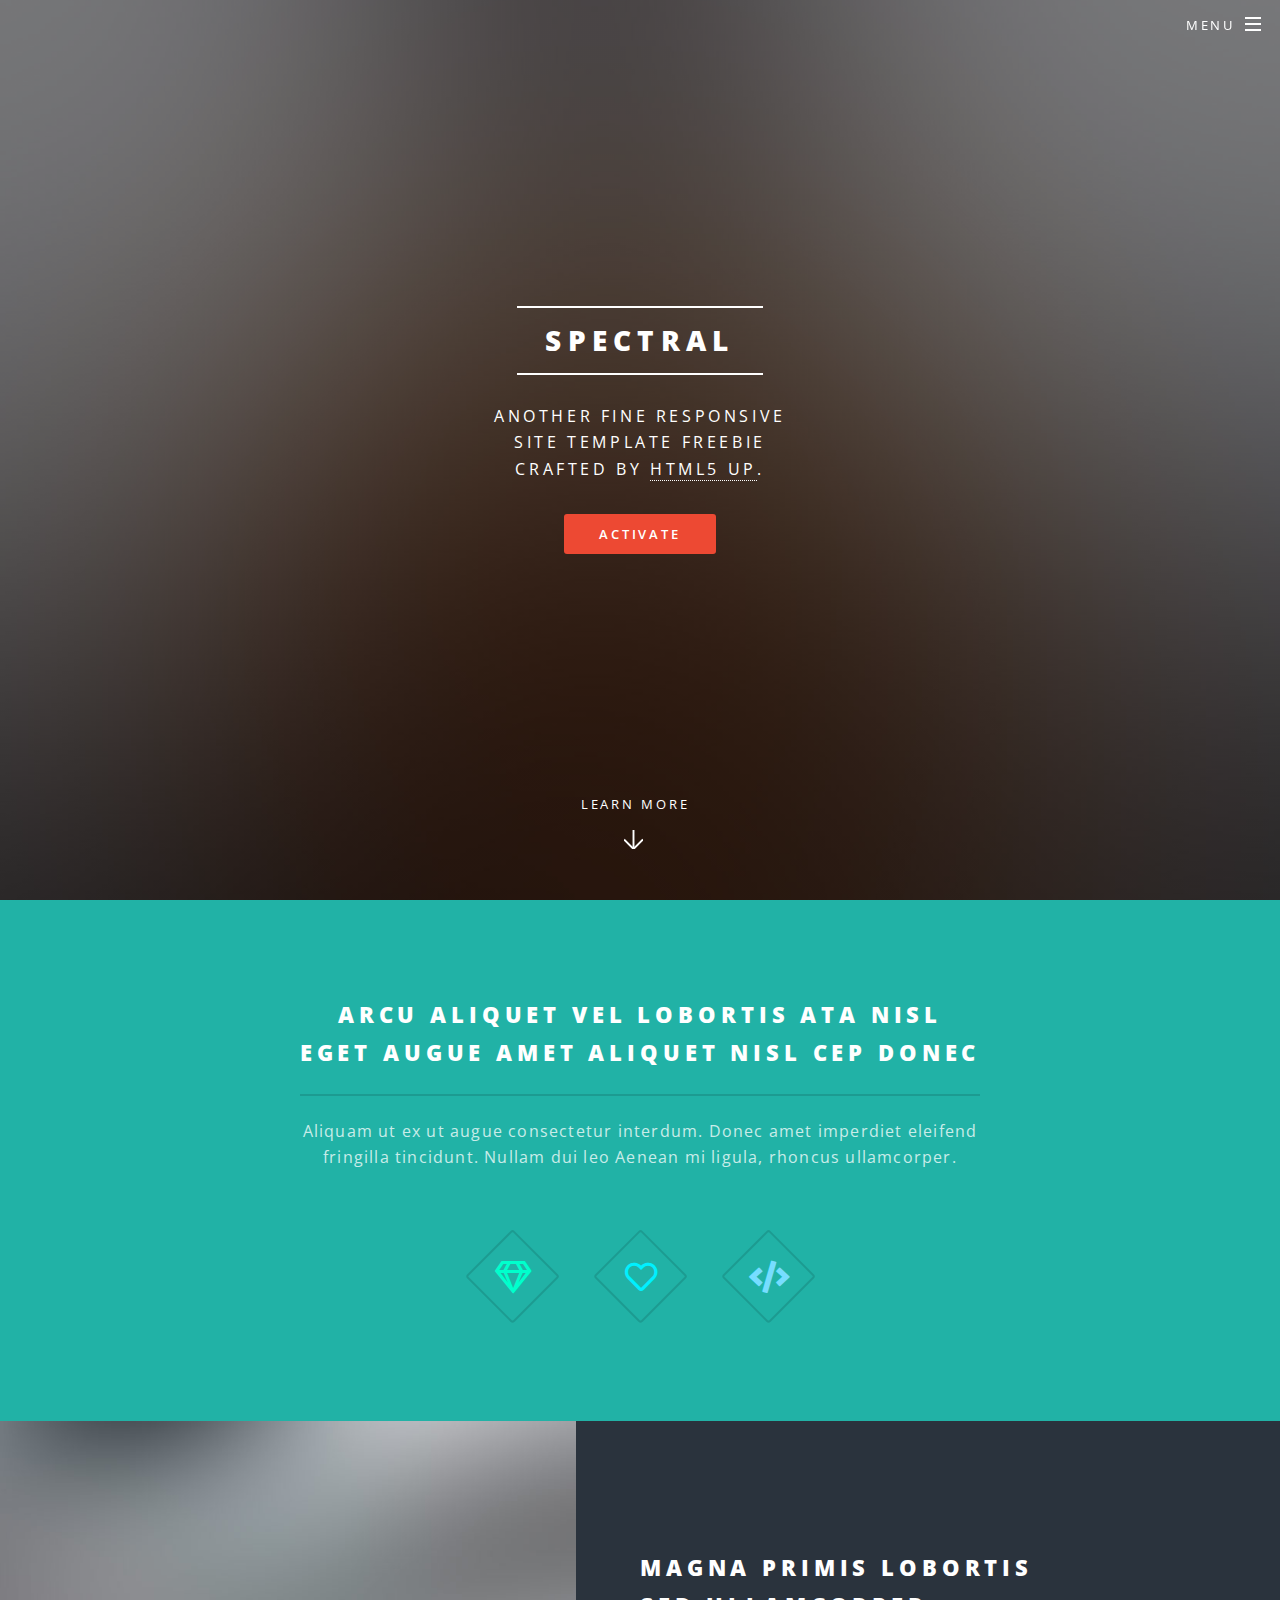
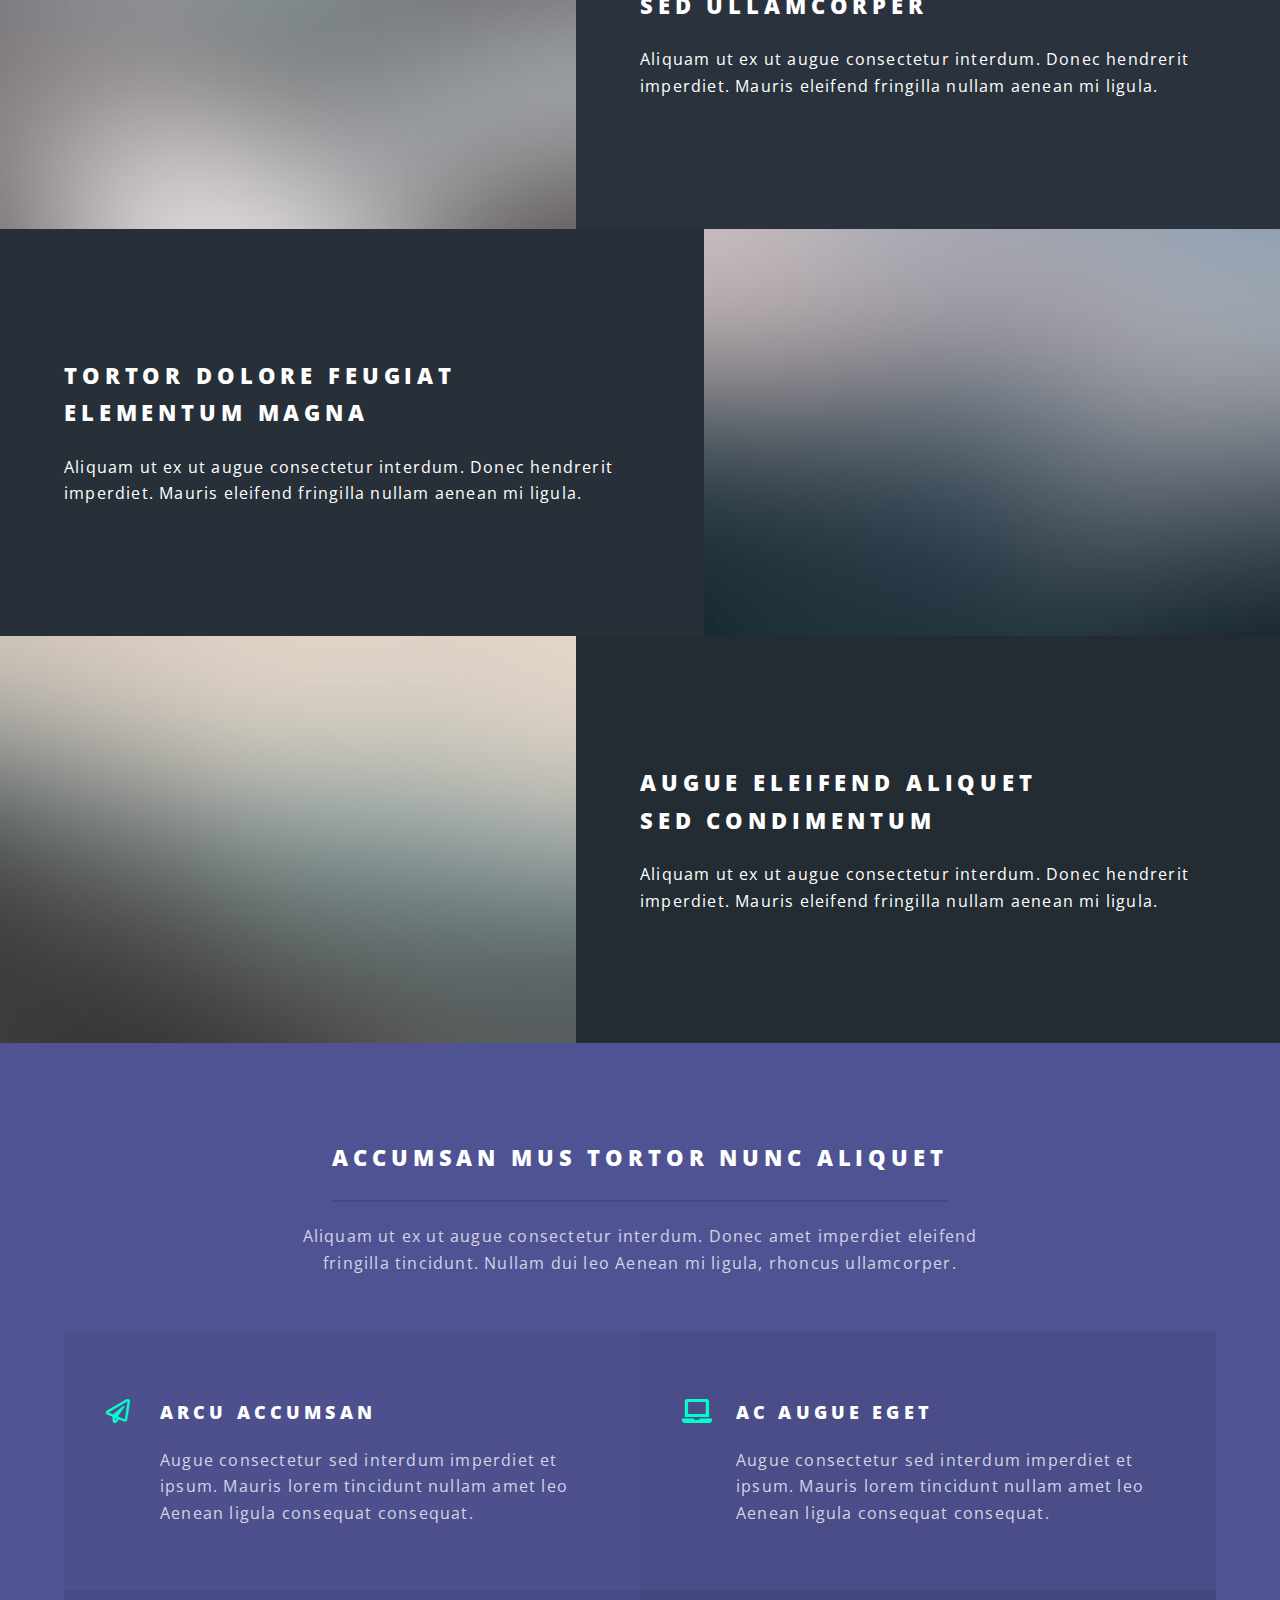
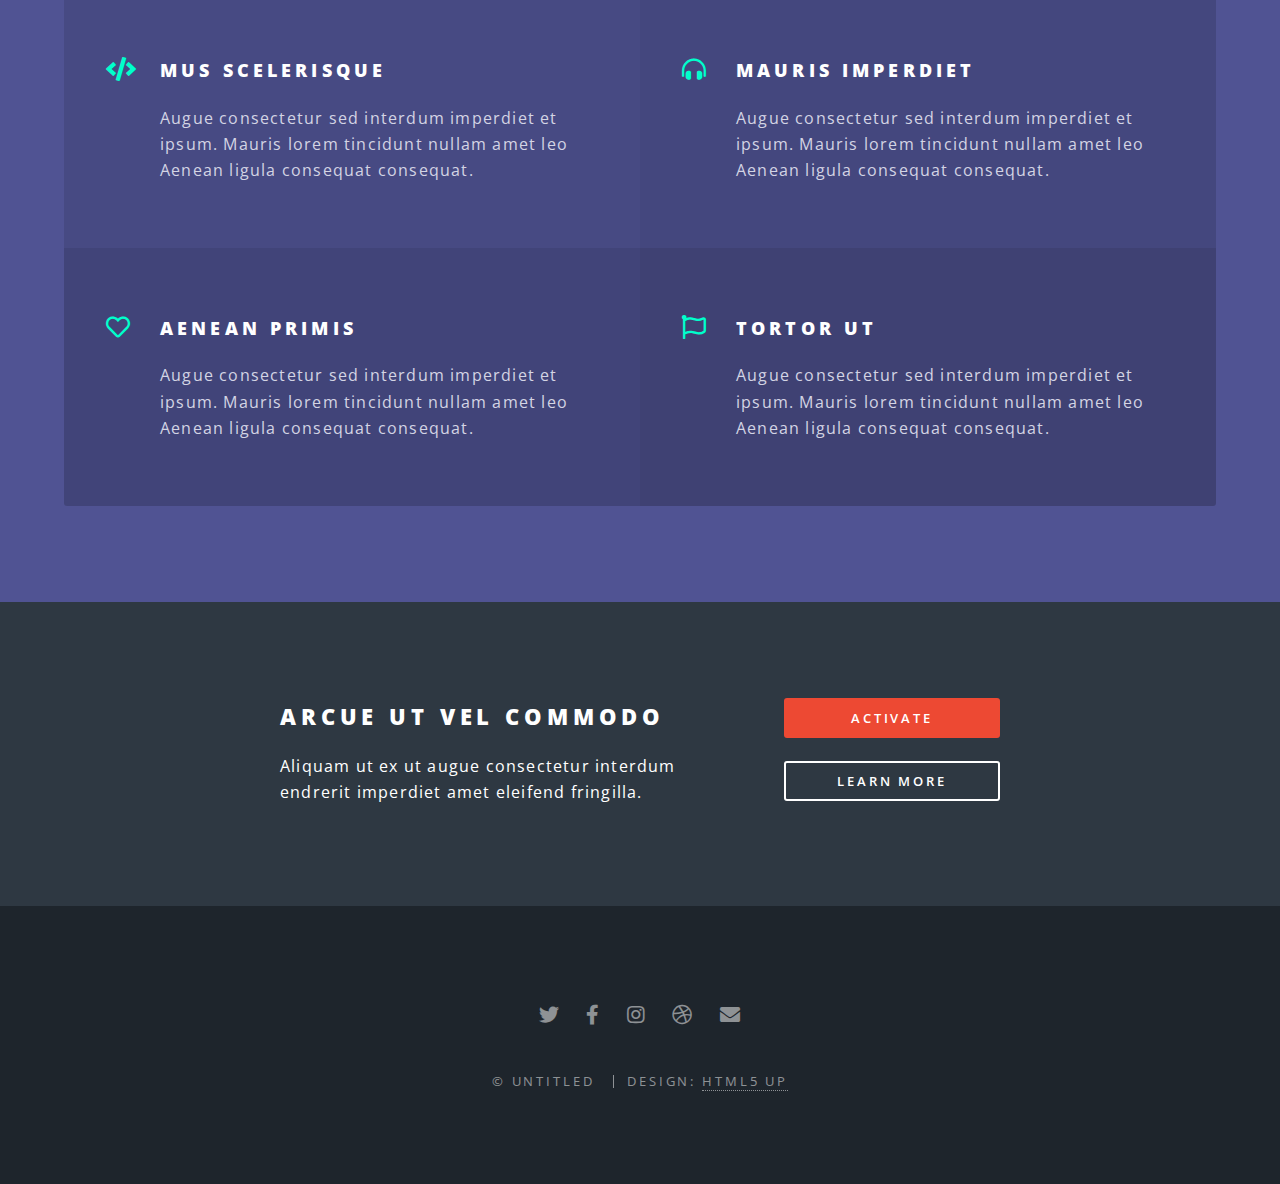
==== index.html @ 9c44c95a "First commit" ====
<!DOCTYPE html>
<!--
	Spectral by HTML5 UP
	html5up.net | @ajlkn
	Free for personal and commercial use under the CCA 3.0 license (html5up.net/license)
-->
<html>
  <head>
    <title>T&J's Hardware | Lehighton, PA</title>
    <meta charset="utf-8" />
    <meta
      name="viewport"
      content="width=device-width, initial-scale=1, user-scalable=no"
    />
    <link rel="stylesheet" href="assets/css/main.css" />
    <noscript
      ><link rel="stylesheet" href="assets/css/noscript.css"
    /></noscript>
  </head>
  <body class="landing is-preload">
    <!-- Page Wrapper -->
    <div id="page-wrapper">
      <!-- Header -->
      <header id="header" class="alt">
        <h1><a href="index.html">Spectral</a></h1>
        <nav id="nav">
          <ul>
            <li class="special">
              <a href="#menu" class="menuToggle"><span>Menu</span></a>
              <div id="menu">
                <ul>
                  <li><a href="index.html">Home</a></li>
                  <li><a href="generic.html">Generic</a></li>
                  <li><a href="elements.html">Elements</a></li>
                  <li><a href="#">Sign Up</a></li>
                  <li><a href="#">Log In</a></li>
                </ul>
              </div>
            </li>
          </ul>
        </nav>
      </header>

      <!-- Banner -->
      <section id="banner">
        <div class="inner">
          <h2>Spectral</h2>
          <p>
            Another fine responsive<br />
            site template freebie<br />
            crafted by <a href="http://html5up.net">HTML5 UP</a>.
          </p>
          <ul class="actions special">
            <li><a href="#" class="button primary">Activate</a></li>
          </ul>
        </div>
        <a href="#one" class="more scrolly">Learn More</a>
      </section>

      <!-- One -->
      <section id="one" class="wrapper style1 special">
        <div class="inner">
          <header class="major">
            <h2>
              Arcu aliquet vel lobortis ata nisl<br />
              eget augue amet aliquet nisl cep donec
            </h2>
            <p>
              Aliquam ut ex ut augue consectetur interdum. Donec amet imperdiet
              eleifend<br />
              fringilla tincidunt. Nullam dui leo Aenean mi ligula, rhoncus
              ullamcorper.
            </p>
          </header>
          <ul class="icons major">
            <li>
              <span class="icon fa-gem major style1"
                ><span class="label">Lorem</span></span
              >
            </li>
            <li>
              <span class="icon fa-heart major style2"
                ><span class="label">Ipsum</span></span
              >
            </li>
            <li>
              <span class="icon solid fa-code major style3"
                ><span class="label">Dolor</span></span
              >
            </li>
          </ul>
        </div>
      </section>

      <!-- Two -->
      <section id="two" class="wrapper alt style2">
        <section class="spotlight">
          <div class="image"><img src="images/pic01.jpg" alt="" /></div>
          <div class="content">
            <h2>
              Magna primis lobortis<br />
              sed ullamcorper
            </h2>
            <p>
              Aliquam ut ex ut augue consectetur interdum. Donec hendrerit
              imperdiet. Mauris eleifend fringilla nullam aenean mi ligula.
            </p>
          </div>
        </section>
        <section class="spotlight">
          <div class="image"><img src="images/pic02.jpg" alt="" /></div>
          <div class="content">
            <h2>
              Tortor dolore feugiat<br />
              elementum magna
            </h2>
            <p>
              Aliquam ut ex ut augue consectetur interdum. Donec hendrerit
              imperdiet. Mauris eleifend fringilla nullam aenean mi ligula.
            </p>
          </div>
        </section>
        <section class="spotlight">
          <div class="image"><img src="images/pic03.jpg" alt="" /></div>
          <div class="content">
            <h2>
              Augue eleifend aliquet<br />
              sed condimentum
            </h2>
            <p>
              Aliquam ut ex ut augue consectetur interdum. Donec hendrerit
              imperdiet. Mauris eleifend fringilla nullam aenean mi ligula.
            </p>
          </div>
        </section>
      </section>

      <!-- Three -->
      <section id="three" class="wrapper style3 special">
        <div class="inner">
          <header class="major">
            <h2>Accumsan mus tortor nunc aliquet</h2>
            <p>
              Aliquam ut ex ut augue consectetur interdum. Donec amet imperdiet
              eleifend<br />
              fringilla tincidunt. Nullam dui leo Aenean mi ligula, rhoncus
              ullamcorper.
            </p>
          </header>
          <ul class="features">
            <li class="icon fa-paper-plane">
              <h3>Arcu accumsan</h3>
              <p>
                Augue consectetur sed interdum imperdiet et ipsum. Mauris lorem
                tincidunt nullam amet leo Aenean ligula consequat consequat.
              </p>
            </li>
            <li class="icon solid fa-laptop">
              <h3>Ac Augue Eget</h3>
              <p>
                Augue consectetur sed interdum imperdiet et ipsum. Mauris lorem
                tincidunt nullam amet leo Aenean ligula consequat consequat.
              </p>
            </li>
            <li class="icon solid fa-code">
              <h3>Mus Scelerisque</h3>
              <p>
                Augue consectetur sed interdum imperdiet et ipsum. Mauris lorem
                tincidunt nullam amet leo Aenean ligula consequat consequat.
              </p>
            </li>
            <li class="icon solid fa-headphones-alt">
              <h3>Mauris Imperdiet</h3>
              <p>
                Augue consectetur sed interdum imperdiet et ipsum. Mauris lorem
                tincidunt nullam amet leo Aenean ligula consequat consequat.
              </p>
            </li>
            <li class="icon fa-heart">
              <h3>Aenean Primis</h3>
              <p>
                Augue consectetur sed interdum imperdiet et ipsum. Mauris lorem
                tincidunt nullam amet leo Aenean ligula consequat consequat.
              </p>
            </li>
            <li class="icon fa-flag">
              <h3>Tortor Ut</h3>
              <p>
                Augue consectetur sed interdum imperdiet et ipsum. Mauris lorem
                tincidunt nullam amet leo Aenean ligula consequat consequat.
              </p>
            </li>
          </ul>
        </div>
      </section>

      <!-- CTA -->
      <section id="cta" class="wrapper style4">
        <div class="inner">
          <header>
            <h2>Arcue ut vel commodo</h2>
            <p>
              Aliquam ut ex ut augue consectetur interdum endrerit imperdiet
              amet eleifend fringilla.
            </p>
          </header>
          <ul class="actions stacked">
            <li><a href="#" class="button fit primary">Activate</a></li>
            <li><a href="#" class="button fit">Learn More</a></li>
          </ul>
        </div>
      </section>

      <!-- Footer -->
      <footer id="footer">
        <ul class="icons">
          <li>
            <a href="#" class="icon brands fa-twitter"
              ><span class="label">Twitter</span></a
            >
          </li>
          <li>
            <a href="#" class="icon brands fa-facebook-f"
              ><span class="label">Facebook</span></a
            >
          </li>
          <li>
            <a href="#" class="icon brands fa-instagram"
              ><span class="label">Instagram</span></a
            >
          </li>
          <li>
            <a href="#" class="icon brands fa-dribbble"
              ><span class="label">Dribbble</span></a
            >
          </li>
          <li>
            <a href="#" class="icon solid fa-envelope"
              ><span class="label">Email</span></a
            >
          </li>
        </ul>
        <ul class="copyright">
          <li>&copy; Untitled</li>
          <li>Design: <a href="http://html5up.net">HTML5 UP</a></li>
        </ul>
      </footer>
    </div>

    <!-- Scripts -->
    <script src="assets/js/jquery.min.js"></script>
    <script src="assets/js/jquery.scrollex.min.js"></script>
    <script src="assets/js/jquery.scrolly.min.js"></script>
    <script src="assets/js/browser.min.js"></script>
    <script src="assets/js/breakpoints.min.js"></script>
    <script src="assets/js/util.js"></script>
    <script src="assets/js/main.js"></script>
  </body>
</html>
---- assets/css/main.css ----
@import url(fontawesome-all.min.css);
@import url("https://fonts.googleapis.com/css?family=Open+Sans:400,400italic,600,600italic,800,800italic");

/*
	Spectral by HTML5 UP
	html5up.net | @ajlkn
	Free for personal and commercial use under the CCA 3.0 license (html5up.net/license)
*/

html, body, div, span, applet, object,
iframe, h1, h2, h3, h4, h5, h6, p, blockquote,
pre, a, abbr, acronym, address, big, cite,
code, del, dfn, em, img, ins, kbd, q, s, samp,
small, strike, strong, sub, sup, tt, var, b,
u, i, center, dl, dt, dd, ol, ul, li, fieldset,
form, label, legend, table, caption, tbody,
tfoot, thead, tr, th, td, article, aside,
canvas, details, embed, figure, figcaption,
footer, header, hgroup, menu, nav, output, ruby,
section, summary, time, mark, audio, video {
	margin: 0;
	padding: 0;
	border: 0;
	font-size: 100%;
	font: inherit;
	vertical-align: baseline;}

article, aside, details, figcaption, figure,
footer, header, hgroup, menu, nav, section {
	display: block;}

body {
	line-height: 1;
}

ol, ul {
	list-style: none;
}

blockquote, q {
	quotes: none;
}

	blockquote:before, blockquote:after, q:before, q:after {
		content: '';
		content: none;
	}

table {
	border-collapse: collapse;
	border-spacing: 0;
}

body {
	-webkit-text-size-adjust: none;
}

mark {
	background-color: transparent;
	color: inherit;
}

input::-moz-focus-inner {
	border: 0;
	padding: 0;
}

input, select, textarea {
	-moz-appearance: none;
	-webkit-appearance: none;
	-ms-appearance: none;
	appearance: none;
}

/* Basic */

	@-ms-viewport {
		width: device-width;
	}

	html {
		box-sizing: border-box;
	}

	*, *:before, *:after {
		box-sizing: inherit;
	}

	body {
		background: #2e3842;
	}

		body.is-preload *, body.is-preload *:before, body.is-preload *:after {
			-moz-animation: none !important;
			-webkit-animation: none !important;
			-ms-animation: none !important;
			animation: none !important;
			-moz-transition: none !important;
			-webkit-transition: none !important;
			-ms-transition: none !important;
			transition: none !important;
		}

	body, input, select, textarea {
		color: #fff;
		font-family: "Open Sans", Helvetica, sans-serif;
		font-size: 15pt;
		font-weight: 400;
		letter-spacing: 0.075em;
		line-height: 1.65em;
	}

		@media screen and (max-width: 1680px) {

			body, input, select, textarea {
				font-size: 13pt;
			}

		}

		@media screen and (max-width: 1280px) {

			body, input, select, textarea {
				font-size: 12pt;
			}

		}

		@media screen and (max-width: 736px) {

			body, input, select, textarea {
				font-size: 11pt;
				letter-spacing: 0.0375em;
			}

		}

	a {
		-moz-transition: color 0.2s ease, border-bottom-color 0.2s ease;
		-webkit-transition: color 0.2s ease, border-bottom-color 0.2s ease;
		-ms-transition: color 0.2s ease, border-bottom-color 0.2s ease;
		transition: color 0.2s ease, border-bottom-color 0.2s ease;
		border-bottom: dotted 1px;
		color: inherit;
		text-decoration: none;
	}

		a:hover {
			border-bottom-color: transparent;
		}

	strong, b {
		color: #fff;
		font-weight: 600;
	}

	em, i {
		font-style: italic;
	}

	p {
		margin: 0 0 2em 0;
	}

	h1, h2, h3, h4, h5, h6 {
		color: #fff;
		font-weight: 800;
		letter-spacing: 0.225em;
		line-height: 1em;
		margin: 0 0 1em 0;
		text-transform: uppercase;
	}

		h1 a, h2 a, h3 a, h4 a, h5 a, h6 a {
			color: inherit;
			text-decoration: none;
		}

	h2 {
		font-size: 1.35em;
		line-height: 1.75em;
	}

		@media screen and (max-width: 736px) {

			h2 {
				font-size: 1.1em;
				line-height: 1.65em;
			}

		}

	h3 {
		font-size: 1.15em;
		line-height: 1.75em;
	}

		@media screen and (max-width: 736px) {

			h3 {
				font-size: 1em;
				line-height: 1.65em;
			}

		}

	h4 {
		font-size: 1em;
		line-height: 1.5em;
	}

	h5 {
		font-size: 0.8em;
		line-height: 1.5em;
	}

	h6 {
		font-size: 0.7em;
		line-height: 1.5em;
	}

	sub {
		font-size: 0.8em;
		position: relative;
		top: 0.5em;
	}

	sup {
		font-size: 0.8em;
		position: relative;
		top: -0.5em;
	}

	hr {
		border: 0;
		border-bottom: solid 2px #fff;
		margin: 3em 0;
	}

		hr.major {
			margin: 4.5em 0;
		}

	blockquote {
		border-left: solid 4px #fff;
		font-style: italic;
		margin: 0 0 2em 0;
		padding: 0.5em 0 0.5em 2em;
	}

	code {
		background: rgba(144, 144, 144, 0.25);
		border-radius: 3px;
		font-family: "Courier New", monospace;
		font-size: 0.9em;
		letter-spacing: 0;
		margin: 0 0.25em;
		padding: 0.25em 0.65em;
	}

	pre {
		-webkit-overflow-scrolling: touch;
		font-family: "Courier New", monospace;
		font-size: 0.9em;
		margin: 0 0 2em 0;
	}

		pre code {
			display: block;
			line-height: 1.75em;
			padding: 1em 1.5em;
			overflow-x: auto;
		}

	.align-left {
		text-align: left;
	}

	.align-center {
		text-align: center;
	}

	.align-right {
		text-align: right;
	}

/* Row */

	.row {
		display: flex;
		flex-wrap: wrap;
		box-sizing: border-box;
		align-items: stretch;
	}

		.row > * {
			box-sizing: border-box;
		}

		.row.gtr-uniform > * > :last-child {
			margin-bottom: 0;
		}

		.row.aln-left {
			justify-content: flex-start;
		}

		.row.aln-center {
			justify-content: center;
		}

		.row.aln-right {
			justify-content: flex-end;
		}

		.row.aln-top {
			align-items: flex-start;
		}

		.row.aln-middle {
			align-items: center;
		}

		.row.aln-bottom {
			align-items: flex-end;
		}

		.row > .imp {
			order: -1;
		}

		.row > .col-1 {
			width: 8.33333%;
		}

		.row > .off-1 {
			margin-left: 8.33333%;
		}

		.row > .col-2 {
			width: 16.66667%;
		}

		.row > .off-2 {
			margin-left: 16.66667%;
		}

		.row > .col-3 {
			width: 25%;
		}

		.row > .off-3 {
			margin-left: 25%;
		}

		.row > .col-4 {
			width: 33.33333%;
		}

		.row > .off-4 {
			margin-left: 33.33333%;
		}

		.row > .col-5 {
			width: 41.66667%;
		}

		.row > .off-5 {
			margin-left: 41.66667%;
		}

		.row > .col-6 {
			width: 50%;
		}

		.row > .off-6 {
			margin-left: 50%;
		}

		.row > .col-7 {
			width: 58.33333%;
		}

		.row > .off-7 {
			margin-left: 58.33333%;
		}

		.row > .col-8 {
			width: 66.66667%;
		}

		.row > .off-8 {
			margin-left: 66.66667%;
		}

		.row > .col-9 {
			width: 75%;
		}

		.row > .off-9 {
			margin-left: 75%;
		}

		.row > .col-10 {
			width: 83.33333%;
		}

		.row > .off-10 {
			margin-left: 83.33333%;
		}

		.row > .col-11 {
			width: 91.66667%;
		}

		.row > .off-11 {
			margin-left: 91.66667%;
		}

		.row > .col-12 {
			width: 100%;
		}

		.row > .off-12 {
			margin-left: 100%;
		}

		.row.gtr-0 {
			margin-top: 0;
			margin-left: 0em;
		}

			.row.gtr-0 > * {
				padding: 0 0 0 0em;
			}

			.row.gtr-0.gtr-uniform {
				margin-top: 0em;
			}

				.row.gtr-0.gtr-uniform > * {
					padding-top: 0em;
				}

		.row.gtr-25 {
			margin-top: 0;
			margin-left: -0.375em;
		}

			.row.gtr-25 > * {
				padding: 0 0 0 0.375em;
			}

			.row.gtr-25.gtr-uniform {
				margin-top: -0.375em;
			}

				.row.gtr-25.gtr-uniform > * {
					padding-top: 0.375em;
				}

		.row.gtr-50 {
			margin-top: 0;
			margin-left: -0.75em;
		}

			.row.gtr-50 > * {
				padding: 0 0 0 0.75em;
			}

			.row.gtr-50.gtr-uniform {
				margin-top: -0.75em;
			}

				.row.gtr-50.gtr-uniform > * {
					padding-top: 0.75em;
				}

		.row {
			margin-top: 0;
			margin-left: -1.5em;
		}

			.row > * {
				padding: 0 0 0 1.5em;
			}

			.row.gtr-uniform {
				margin-top: -1.5em;
			}

				.row.gtr-uniform > * {
					padding-top: 1.5em;
				}

		.row.gtr-150 {
			margin-top: 0;
			margin-left: -2.25em;
		}

			.row.gtr-150 > * {
				padding: 0 0 0 2.25em;
			}

			.row.gtr-150.gtr-uniform {
				margin-top: -2.25em;
			}

				.row.gtr-150.gtr-uniform > * {
					padding-top: 2.25em;
				}

		.row.gtr-200 {
			margin-top: 0;
			margin-left: -3em;
		}

			.row.gtr-200 > * {
				padding: 0 0 0 3em;
			}

			.row.gtr-200.gtr-uniform {
				margin-top: -3em;
			}

				.row.gtr-200.gtr-uniform > * {
					padding-top: 3em;
				}

		@media screen and (max-width: 1680px) {

			.row {
				display: flex;
				flex-wrap: wrap;
				box-sizing: border-box;
				align-items: stretch;
			}

				.row > * {
					box-sizing: border-box;
				}

				.row.gtr-uniform > * > :last-child {
					margin-bottom: 0;
				}

				.row.aln-left {
					justify-content: flex-start;
				}

				.row.aln-center {
					justify-content: center;
				}

				.row.aln-right {
					justify-content: flex-end;
				}

				.row.aln-top {
					align-items: flex-start;
				}

				.row.aln-middle {
					align-items: center;
				}

				.row.aln-bottom {
					align-items: flex-end;
				}

				.row > .imp-xlarge {
					order: -1;
				}

				.row > .col-1-xlarge {
					width: 8.33333%;
				}

				.row > .off-1-xlarge {
					margin-left: 8.33333%;
				}

				.row > .col-2-xlarge {
					width: 16.66667%;
				}

				.row > .off-2-xlarge {
					margin-left: 16.66667%;
				}

				.row > .col-3-xlarge {
					width: 25%;
				}

				.row > .off-3-xlarge {
					margin-left: 25%;
				}

				.row > .col-4-xlarge {
					width: 33.33333%;
				}

				.row > .off-4-xlarge {
					margin-left: 33.33333%;
				}

				.row > .col-5-xlarge {
					width: 41.66667%;
				}

				.row > .off-5-xlarge {
					margin-left: 41.66667%;
				}

				.row > .col-6-xlarge {
					width: 50%;
				}

				.row > .off-6-xlarge {
					margin-left: 50%;
				}

				.row > .col-7-xlarge {
					width: 58.33333%;
				}

				.row > .off-7-xlarge {
					margin-left: 58.33333%;
				}

				.row > .col-8-xlarge {
					width: 66.66667%;
				}

				.row > .off-8-xlarge {
					margin-left: 66.66667%;
				}

				.row > .col-9-xlarge {
					width: 75%;
				}

				.row > .off-9-xlarge {
					margin-left: 75%;
				}

				.row > .col-10-xlarge {
					width: 83.33333%;
				}

				.row > .off-10-xlarge {
					margin-left: 83.33333%;
				}

				.row > .col-11-xlarge {
					width: 91.66667%;
				}

				.row > .off-11-xlarge {
					margin-left: 91.66667%;
				}

				.row > .col-12-xlarge {
					width: 100%;
				}

				.row > .off-12-xlarge {
					margin-left: 100%;
				}

				.row.gtr-0 {
					margin-top: 0;
					margin-left: 0em;
				}

					.row.gtr-0 > * {
						padding: 0 0 0 0em;
					}

					.row.gtr-0.gtr-uniform {
						margin-top: 0em;
					}

						.row.gtr-0.gtr-uniform > * {
							padding-top: 0em;
						}

				.row.gtr-25 {
					margin-top: 0;
					margin-left: -0.375em;
				}

					.row.gtr-25 > * {
						padding: 0 0 0 0.375em;
					}

					.row.gtr-25.gtr-uniform {
						margin-top: -0.375em;
					}

						.row.gtr-25.gtr-uniform > * {
							padding-top: 0.375em;
						}

				.row.gtr-50 {
					margin-top: 0;
					margin-left: -0.75em;
				}

					.row.gtr-50 > * {
						padding: 0 0 0 0.75em;
					}

					.row.gtr-50.gtr-uniform {
						margin-top: -0.75em;
					}

						.row.gtr-50.gtr-uniform > * {
							padding-top: 0.75em;
						}

				.row {
					margin-top: 0;
					margin-left: -1.5em;
				}

					.row > * {
						padding: 0 0 0 1.5em;
					}

					.row.gtr-uniform {
						margin-top: -1.5em;
					}

						.row.gtr-uniform > * {
							padding-top: 1.5em;
						}

				.row.gtr-150 {
					margin-top: 0;
					margin-left: -2.25em;
				}

					.row.gtr-150 > * {
						padding: 0 0 0 2.25em;
					}

					.row.gtr-150.gtr-uniform {
						margin-top: -2.25em;
					}

						.row.gtr-150.gtr-uniform > * {
							padding-top: 2.25em;
						}

				.row.gtr-200 {
					margin-top: 0;
					margin-left: -3em;
				}

					.row.gtr-200 > * {
						padding: 0 0 0 3em;
					}

					.row.gtr-200.gtr-uniform {
						margin-top: -3em;
					}

						.row.gtr-200.gtr-uniform > * {
							padding-top: 3em;
						}

		}

		@media screen and (max-width: 1280px) {

			.row {
				display: flex;
				flex-wrap: wrap;
				box-sizing: border-box;
				align-items: stretch;
			}

				.row > * {
					box-sizing: border-box;
				}

				.row.gtr-uniform > * > :last-child {
					margin-bottom: 0;
				}

				.row.aln-left {
					justify-content: flex-start;
				}

				.row.aln-center {
					justify-content: center;
				}

				.row.aln-right {
					justify-content: flex-end;
				}

				.row.aln-top {
					align-items: flex-start;
				}

				.row.aln-middle {
					align-items: center;
				}

				.row.aln-bottom {
					align-items: flex-end;
				}

				.row > .imp-large {
					order: -1;
				}

				.row > .col-1-large {
					width: 8.33333%;
				}

				.row > .off-1-large {
					margin-left: 8.33333%;
				}

				.row > .col-2-large {
					width: 16.66667%;
				}

				.row > .off-2-large {
					margin-left: 16.66667%;
				}

				.row > .col-3-large {
					width: 25%;
				}

				.row > .off-3-large {
					margin-left: 25%;
				}

				.row > .col-4-large {
					width: 33.33333%;
				}

				.row > .off-4-large {
					margin-left: 33.33333%;
				}

				.row > .col-5-large {
					width: 41.66667%;
				}

				.row > .off-5-large {
					margin-left: 41.66667%;
				}

				.row > .col-6-large {
					width: 50%;
				}

				.row > .off-6-large {
					margin-left: 50%;
				}

				.row > .col-7-large {
					width: 58.33333%;
				}

				.row > .off-7-large {
					margin-left: 58.33333%;
				}

				.row > .col-8-large {
					width: 66.66667%;
				}

				.row > .off-8-large {
					margin-left: 66.66667%;
				}

				.row > .col-9-large {
					width: 75%;
				}

				.row > .off-9-large {
					margin-left: 75%;
				}

				.row > .col-10-large {
					width: 83.33333%;
				}

				.row > .off-10-large {
					margin-left: 83.33333%;
				}

				.row > .col-11-large {
					width: 91.66667%;
				}

				.row > .off-11-large {
					margin-left: 91.66667%;
				}

				.row > .col-12-large {
					width: 100%;
				}

				.row > .off-12-large {
					margin-left: 100%;
				}

				.row.gtr-0 {
					margin-top: 0;
					margin-left: 0em;
				}

					.row.gtr-0 > * {
						padding: 0 0 0 0em;
					}

					.row.gtr-0.gtr-uniform {
						margin-top: 0em;
					}

						.row.gtr-0.gtr-uniform > * {
							padding-top: 0em;
						}

				.row.gtr-25 {
					margin-top: 0;
					margin-left: -0.375em;
				}

					.row.gtr-25 > * {
						padding: 0 0 0 0.375em;
					}

					.row.gtr-25.gtr-uniform {
						margin-top: -0.375em;
					}

						.row.gtr-25.gtr-uniform > * {
							padding-top: 0.375em;
						}

				.row.gtr-50 {
					margin-top: 0;
					margin-left: -0.75em;
				}

					.row.gtr-50 > * {
						padding: 0 0 0 0.75em;
					}

					.row.gtr-50.gtr-uniform {
						margin-top: -0.75em;
					}

						.row.gtr-50.gtr-uniform > * {
							padding-top: 0.75em;
						}

				.row {
					margin-top: 0;
					margin-left: -1.5em;
				}

					.row > * {
						padding: 0 0 0 1.5em;
					}

					.row.gtr-uniform {
						margin-top: -1.5em;
					}

						.row.gtr-uniform > * {
							padding-top: 1.5em;
						}

				.row.gtr-150 {
					margin-top: 0;
					margin-left: -2.25em;
				}

					.row.gtr-150 > * {
						padding: 0 0 0 2.25em;
					}

					.row.gtr-150.gtr-uniform {
						margin-top: -2.25em;
					}

						.row.gtr-150.gtr-uniform > * {
							padding-top: 2.25em;
						}

				.row.gtr-200 {
					margin-top: 0;
					margin-left: -3em;
				}

					.row.gtr-200 > * {
						padding: 0 0 0 3em;
					}

					.row.gtr-200.gtr-uniform {
						margin-top: -3em;
					}

						.row.gtr-200.gtr-uniform > * {
							padding-top: 3em;
						}

		}

		@media screen and (max-width: 980px) {

			.row {
				display: flex;
				flex-wrap: wrap;
				box-sizing: border-box;
				align-items: stretch;
			}

				.row > * {
					box-sizing: border-box;
				}

				.row.gtr-uniform > * > :last-child {
					margin-bottom: 0;
				}

				.row.aln-left {
					justify-content: flex-start;
				}

				.row.aln-center {
					justify-content: center;
				}

				.row.aln-right {
					justify-content: flex-end;
				}

				.row.aln-top {
					align-items: flex-start;
				}

				.row.aln-middle {
					align-items: center;
				}

				.row.aln-bottom {
					align-items: flex-end;
				}

				.row > .imp-medium {
					order: -1;
				}

				.row > .col-1-medium {
					width: 8.33333%;
				}

				.row > .off-1-medium {
					margin-left: 8.33333%;
				}

				.row > .col-2-medium {
					width: 16.66667%;
				}

				.row > .off-2-medium {
					margin-left: 16.66667%;
				}

				.row > .col-3-medium {
					width: 25%;
				}

				.row > .off-3-medium {
					margin-left: 25%;
				}

				.row > .col-4-medium {
					width: 33.33333%;
				}

				.row > .off-4-medium {
					margin-left: 33.33333%;
				}

				.row > .col-5-medium {
					width: 41.66667%;
				}

				.row > .off-5-medium {
					margin-left: 41.66667%;
				}

				.row > .col-6-medium {
					width: 50%;
				}

				.row > .off-6-medium {
					margin-left: 50%;
				}

				.row > .col-7-medium {
					width: 58.33333%;
				}

				.row > .off-7-medium {
					margin-left: 58.33333%;
				}

				.row > .col-8-medium {
					width: 66.66667%;
				}

				.row > .off-8-medium {
					margin-left: 66.66667%;
				}

				.row > .col-9-medium {
					width: 75%;
				}

				.row > .off-9-medium {
					margin-left: 75%;
				}

				.row > .col-10-medium {
					width: 83.33333%;
				}

				.row > .off-10-medium {
					margin-left: 83.33333%;
				}

				.row > .col-11-medium {
					width: 91.66667%;
				}

				.row > .off-11-medium {
					margin-left: 91.66667%;
				}

				.row > .col-12-medium {
					width: 100%;
				}

				.row > .off-12-medium {
					margin-left: 100%;
				}

				.row.gtr-0 {
					margin-top: 0;
					margin-left: 0em;
				}

					.row.gtr-0 > * {
						padding: 0 0 0 0em;
					}

					.row.gtr-0.gtr-uniform {
						margin-top: 0em;
					}

						.row.gtr-0.gtr-uniform > * {
							padding-top: 0em;
						}

				.row.gtr-25 {
					margin-top: 0;
					margin-left: -0.375em;
				}

					.row.gtr-25 > * {
						padding: 0 0 0 0.375em;
					}

					.row.gtr-25.gtr-uniform {
						margin-top: -0.375em;
					}

						.row.gtr-25.gtr-uniform > * {
							padding-top: 0.375em;
						}

				.row.gtr-50 {
					margin-top: 0;
					margin-left: -0.75em;
				}

					.row.gtr-50 > * {
						padding: 0 0 0 0.75em;
					}

					.row.gtr-50.gtr-uniform {
						margin-top: -0.75em;
					}

						.row.gtr-50.gtr-uniform > * {
							padding-top: 0.75em;
						}

				.row {
					margin-top: 0;
					margin-left: -1.5em;
				}

					.row > * {
						padding: 0 0 0 1.5em;
					}

					.row.gtr-uniform {
						margin-top: -1.5em;
					}

						.row.gtr-uniform > * {
							padding-top: 1.5em;
						}

				.row.gtr-150 {
					margin-top: 0;
					margin-left: -2.25em;
				}

					.row.gtr-150 > * {
						padding: 0 0 0 2.25em;
					}

					.row.gtr-150.gtr-uniform {
						margin-top: -2.25em;
					}

						.row.gtr-150.gtr-uniform > * {
							padding-top: 2.25em;
						}

				.row.gtr-200 {
					margin-top: 0;
					margin-left: -3em;
				}

					.row.gtr-200 > * {
						padding: 0 0 0 3em;
					}

					.row.gtr-200.gtr-uniform {
						margin-top: -3em;
					}

						.row.gtr-200.gtr-uniform > * {
							padding-top: 3em;
						}

		}

		@media screen and (max-width: 736px) {

			.row {
				display: flex;
				flex-wrap: wrap;
				box-sizing: border-box;
				align-items: stretch;
			}

				.row > * {
					box-sizing: border-box;
				}

				.row.gtr-uniform > * > :last-child {
					margin-bottom: 0;
				}

				.row.aln-left {
					justify-content: flex-start;
				}

				.row.aln-center {
					justify-content: center;
				}

				.row.aln-right {
					justify-content: flex-end;
				}

				.row.aln-top {
					align-items: flex-start;
				}

				.row.aln-middle {
					align-items: center;
				}

				.row.aln-bottom {
					align-items: flex-end;
				}

				.row > .imp-small {
					order: -1;
				}

				.row > .col-1-small {
					width: 8.33333%;
				}

				.row > .off-1-small {
					margin-left: 8.33333%;
				}

				.row > .col-2-small {
					width: 16.66667%;
				}

				.row > .off-2-small {
					margin-left: 16.66667%;
				}

				.row > .col-3-small {
					width: 25%;
				}

				.row > .off-3-small {
					margin-left: 25%;
				}

				.row > .col-4-small {
					width: 33.33333%;
				}

				.row > .off-4-small {
					margin-left: 33.33333%;
				}

				.row > .col-5-small {
					width: 41.66667%;
				}

				.row > .off-5-small {
					margin-left: 41.66667%;
				}

				.row > .col-6-small {
					width: 50%;
				}

				.row > .off-6-small {
					margin-left: 50%;
				}

				.row > .col-7-small {
					width: 58.33333%;
				}

				.row > .off-7-small {
					margin-left: 58.33333%;
				}

				.row > .col-8-small {
					width: 66.66667%;
				}

				.row > .off-8-small {
					margin-left: 66.66667%;
				}

				.row > .col-9-small {
					width: 75%;
				}

				.row > .off-9-small {
					margin-left: 75%;
				}

				.row > .col-10-small {
					width: 83.33333%;
				}

				.row > .off-10-small {
					margin-left: 83.33333%;
				}

				.row > .col-11-small {
					width: 91.66667%;
				}

				.row > .off-11-small {
					margin-left: 91.66667%;
				}

				.row > .col-12-small {
					width: 100%;
				}

				.row > .off-12-small {
					margin-left: 100%;
				}

				.row.gtr-0 {
					margin-top: 0;
					margin-left: 0em;
				}

					.row.gtr-0 > * {
						padding: 0 0 0 0em;
					}

					.row.gtr-0.gtr-uniform {
						margin-top: 0em;
					}

						.row.gtr-0.gtr-uniform > * {
							padding-top: 0em;
						}

				.row.gtr-25 {
					margin-top: 0;
					margin-left: -0.375em;
				}

					.row.gtr-25 > * {
						padding: 0 0 0 0.375em;
					}

					.row.gtr-25.gtr-uniform {
						margin-top: -0.375em;
					}

						.row.gtr-25.gtr-uniform > * {
							padding-top: 0.375em;
						}

				.row.gtr-50 {
					margin-top: 0;
					margin-left: -0.75em;
				}

					.row.gtr-50 > * {
						padding: 0 0 0 0.75em;
					}

					.row.gtr-50.gtr-uniform {
						margin-top: -0.75em;
					}

						.row.gtr-50.gtr-uniform > * {
							padding-top: 0.75em;
						}

				.row {
					margin-top: 0;
					margin-left: -1.5em;
				}

					.row > * {
						padding: 0 0 0 1.5em;
					}

					.row.gtr-uniform {
						margin-top: -1.5em;
					}

						.row.gtr-uniform > * {
							padding-top: 1.5em;
						}

				.row.gtr-150 {
					margin-top: 0;
					margin-left: -2.25em;
				}

					.row.gtr-150 > * {
						padding: 0 0 0 2.25em;
					}

					.row.gtr-150.gtr-uniform {
						margin-top: -2.25em;
					}

						.row.gtr-150.gtr-uniform > * {
							padding-top: 2.25em;
						}

				.row.gtr-200 {
					margin-top: 0;
					margin-left: -3em;
				}

					.row.gtr-200 > * {
						padding: 0 0 0 3em;
					}

					.row.gtr-200.gtr-uniform {
						margin-top: -3em;
					}

						.row.gtr-200.gtr-uniform > * {
							padding-top: 3em;
						}

		}

		@media screen and (max-width: 480px) {

			.row {
				display: flex;
				flex-wrap: wrap;
				box-sizing: border-box;
				align-items: stretch;
			}

				.row > * {
					box-sizing: border-box;
				}

				.row.gtr-uniform > * > :last-child {
					margin-bottom: 0;
				}

				.row.aln-left {
					justify-content: flex-start;
				}

				.row.aln-center {
					justify-content: center;
				}

				.row.aln-right {
					justify-content: flex-end;
				}

				.row.aln-top {
					align-items: flex-start;
				}

				.row.aln-middle {
					align-items: center;
				}

				.row.aln-bottom {
					align-items: flex-end;
				}

				.row > .imp-xsmall {
					order: -1;
				}

				.row > .col-1-xsmall {
					width: 8.33333%;
				}

				.row > .off-1-xsmall {
					margin-left: 8.33333%;
				}

				.row > .col-2-xsmall {
					width: 16.66667%;
				}

				.row > .off-2-xsmall {
					margin-left: 16.66667%;
				}

				.row > .col-3-xsmall {
					width: 25%;
				}

				.row > .off-3-xsmall {
					margin-left: 25%;
				}

				.row > .col-4-xsmall {
					width: 33.33333%;
				}

				.row > .off-4-xsmall {
					margin-left: 33.33333%;
				}

				.row > .col-5-xsmall {
					width: 41.66667%;
				}

				.row > .off-5-xsmall {
					margin-left: 41.66667%;
				}

				.row > .col-6-xsmall {
					width: 50%;
				}

				.row > .off-6-xsmall {
					margin-left: 50%;
				}

				.row > .col-7-xsmall {
					width: 58.33333%;
				}

				.row > .off-7-xsmall {
					margin-left: 58.33333%;
				}

				.row > .col-8-xsmall {
					width: 66.66667%;
				}

				.row > .off-8-xsmall {
					margin-left: 66.66667%;
				}

				.row > .col-9-xsmall {
					width: 75%;
				}

				.row > .off-9-xsmall {
					margin-left: 75%;
				}

				.row > .col-10-xsmall {
					width: 83.33333%;
				}

				.row > .off-10-xsmall {
					margin-left: 83.33333%;
				}

				.row > .col-11-xsmall {
					width: 91.66667%;
				}

				.row > .off-11-xsmall {
					margin-left: 91.66667%;
				}

				.row > .col-12-xsmall {
					width: 100%;
				}

				.row > .off-12-xsmall {
					margin-left: 100%;
				}

				.row.gtr-0 {
					margin-top: 0;
					margin-left: 0em;
				}

					.row.gtr-0 > * {
						padding: 0 0 0 0em;
					}

					.row.gtr-0.gtr-uniform {
						margin-top: 0em;
					}

						.row.gtr-0.gtr-uniform > * {
							padding-top: 0em;
						}

				.row.gtr-25 {
					margin-top: 0;
					margin-left: -0.375em;
				}

					.row.gtr-25 > * {
						padding: 0 0 0 0.375em;
					}

					.row.gtr-25.gtr-uniform {
						margin-top: -0.375em;
					}

						.row.gtr-25.gtr-uniform > * {
							padding-top: 0.375em;
						}

				.row.gtr-50 {
					margin-top: 0;
					margin-left: -0.75em;
				}

					.row.gtr-50 > * {
						padding: 0 0 0 0.75em;
					}

					.row.gtr-50.gtr-uniform {
						margin-top: -0.75em;
					}

						.row.gtr-50.gtr-uniform > * {
							padding-top: 0.75em;
						}

				.row {
					margin-top: 0;
					margin-left: -1.5em;
				}

					.row > * {
						padding: 0 0 0 1.5em;
					}

					.row.gtr-uniform {
						margin-top: -1.5em;
					}

						.row.gtr-uniform > * {
							padding-top: 1.5em;
						}

				.row.gtr-150 {
					margin-top: 0;
					margin-left: -2.25em;
				}

					.row.gtr-150 > * {
						padding: 0 0 0 2.25em;
					}

					.row.gtr-150.gtr-uniform {
						margin-top: -2.25em;
					}

						.row.gtr-150.gtr-uniform > * {
							padding-top: 2.25em;
						}

				.row.gtr-200 {
					margin-top: 0;
					margin-left: -3em;
				}

					.row.gtr-200 > * {
						padding: 0 0 0 3em;
					}

					.row.gtr-200.gtr-uniform {
						margin-top: -3em;
					}

						.row.gtr-200.gtr-uniform > * {
							padding-top: 3em;
						}

		}

/* Section/Article */

	section.special, article.special {
		text-align: center;
	}

	header p {
		color: rgba(255, 255, 255, 0.5);
		position: relative;
		top: -0.25em;
	}

	header h3 + p {
		font-size: 1.1em;
	}

	header h4 + p,
	header h5 + p,
	header h6 + p {
		font-size: 0.9em;
	}

	header.major {
		margin: 0 0 3.5em 0;
	}

		header.major h2, header.major h3, header.major h4, header.major h5, header.major h6 {
			border-bottom: solid 2px #fff;
			display: inline-block;
			padding-bottom: 1em;
			position: relative;
		}

			header.major h2:after, header.major h3:after, header.major h4:after, header.major h5:after, header.major h6:after {
				content: '';
				display: block;
				height: 1px;
			}

		header.major p {
			color: #fff;
			top: 0;
		}

		@media screen and (max-width: 736px) {

			header.major {
				margin: 0 0 2em 0;
			}

		}

	@media screen and (max-width: 980px) {

		header br {
			display: none;
		}

	}

/* Form */

	form {
		margin: 0 0 2em 0;
	}

	label {
		color: #fff;
		display: block;
		font-size: 0.9em;
		font-weight: 600;
		margin: 0 0 1em 0;
	}

	input[type="text"],
	input[type="password"],
	input[type="email"],
	select,
	textarea {
		-moz-appearance: none;
		-webkit-appearance: none;
		-ms-appearance: none;
		appearance: none;
		background-color: rgba(144, 144, 144, 0.25);
		border-radius: 3px;
		border: none;
		color: inherit;
		display: block;
		outline: 0;
		padding: 0 1em;
		text-decoration: none;
		width: 100%;
	}

		input[type="text"]:invalid,
		input[type="password"]:invalid,
		input[type="email"]:invalid,
		select:invalid,
		textarea:invalid {
			box-shadow: none;
		}

		input[type="text"]:focus,
		input[type="password"]:focus,
		input[type="email"]:focus,
		select:focus,
		textarea:focus {
			box-shadow: 0 0 0 2px #21b2a6;
		}

	select {
		background-size: 1.25em;
		background-repeat: no-repeat;
		background-position: calc(100% - 1em) center;
		height: 2.75em;
		padding-right: 2.75em;
		text-overflow: ellipsis;
	}

		select:focus::-ms-value {
			background-color: transparent;
		}

		select::-ms-expand {
			display: none;
		}

	input[type="text"],
	input[type="password"],
	input[type="email"],
	select {
		height: 2.75em;
	}

	textarea {
		padding: 0.75em 1em;
	}

	input[type="checkbox"],
	input[type="radio"] {
		-moz-appearance: none;
		-webkit-appearance: none;
		-ms-appearance: none;
		appearance: none;
		display: block;
		float: left;
		margin-right: -2em;
		opacity: 0;
		width: 1em;
		z-index: -1;
	}

		input[type="checkbox"] + label,
		input[type="radio"] + label {
			text-decoration: none;
			color: #fff;
			cursor: pointer;
			display: inline-block;
			font-size: 1em;
			font-weight: 400;
			padding-left: 2.4em;
			padding-right: 0.75em;
			position: relative;
		}

			input[type="checkbox"] + label:before,
			input[type="radio"] + label:before {
				-moz-osx-font-smoothing: grayscale;
				-webkit-font-smoothing: antialiased;
				display: inline-block;
				font-style: normal;
				font-variant: normal;
				text-rendering: auto;
				line-height: 1;
				text-transform: none !important;
				font-family: 'Font Awesome 5 Free';
				font-weight: 900;
			}

			input[type="checkbox"] + label:before,
			input[type="radio"] + label:before {
				background: rgba(144, 144, 144, 0.25);
				border-radius: 3px;
				content: '';
				display: inline-block;
				font-size: 0.8em;
				height: 2.0625em;
				left: 0;
				line-height: 2.0625em;
				position: absolute;
				text-align: center;
				top: 0;
				width: 2.0625em;
			}

		input[type="checkbox"]:checked + label:before,
		input[type="radio"]:checked + label:before {
			background: #2e3842;
			color: #fff;
			content: '\f00c';
		}

		input[type="checkbox"]:focus + label:before,
		input[type="radio"]:focus + label:before {
			box-shadow: 0 0 0 2px #21b2a6;
		}

	input[type="checkbox"] + label:before {
		border-radius: 3px;
	}

	input[type="radio"] + label:before {
		border-radius: 100%;
	}

	::-webkit-input-placeholder {
		color: rgba(255, 255, 255, 0.5) !important;
		opacity: 1.0;
	}

	:-moz-placeholder {
		color: rgba(255, 255, 255, 0.5) !important;
		opacity: 1.0;
	}

	::-moz-placeholder {
		color: rgba(255, 255, 255, 0.5) !important;
		opacity: 1.0;
	}

	:-ms-input-placeholder {
		color: rgba(255, 255, 255, 0.5) !important;
		opacity: 1.0;
	}

/* Box */

	.box {
		border-radius: 3px;
		border: solid 2px #fff;
		margin-bottom: 2em;
		padding: 1.5em;
	}

		.box > :last-child,
		.box > :last-child > :last-child,
		.box > :last-child > :last-child > :last-child {
			margin-bottom: 0;
		}

		.box.alt {
			border: 0;
			border-radius: 0;
			padding: 0;
		}

/* Icon */

	.icon {
		text-decoration: none;
		border-bottom: none;
		position: relative;
	}

		.icon:before {
			-moz-osx-font-smoothing: grayscale;
			-webkit-font-smoothing: antialiased;
			display: inline-block;
			font-style: normal;
			font-variant: normal;
			text-rendering: auto;
			line-height: 1;
			text-transform: none !important;
			font-family: 'Font Awesome 5 Free';
			font-weight: 400;
		}

		.icon > .label {
			display: none;
		}

		.icon:before {
			line-height: inherit;
		}

		.icon.solid:before {
			font-weight: 900;
		}

		.icon.brands:before {
			font-family: 'Font Awesome 5 Brands';
		}

		.icon.major {
			-moz-transform: rotate(-45deg);
			-webkit-transform: rotate(-45deg);
			-ms-transform: rotate(-45deg);
			transform: rotate(-45deg);
			border-radius: 3px;
			border: solid 2px #fff;
			display: inline-block;
			font-size: 1.35em;
			height: calc(3em + 2px);
			line-height: 3em;
			text-align: center;
			width: calc(3em + 2px);
		}

			.icon.major:before {
				-moz-transform: rotate(45deg);
				-webkit-transform: rotate(45deg);
				-ms-transform: rotate(45deg);
				transform: rotate(45deg);
				display: inline-block;
				font-size: 1.5em;
			}

			@media screen and (max-width: 736px) {

				.icon.major {
					font-size: 1em;
				}

			}

		.icon.style1 {
			color: #00ffcc;
		}

		.icon.style2 {
			color: #00f0ff;
		}

		.icon.style3 {
			color: #76ddff;
		}

/* Image */

	.image {
		border-radius: 3px;
		border: 0;
		display: inline-block;
		position: relative;
	}

		.image img {
			border-radius: 3px;
			display: block;
		}

		.image.left {
			float: left;
			margin: 0 2em 2em 0;
			top: 0.25em;
		}

		.image.right {
			float: right;
			margin: 0 0 2em 2em;
			top: 0.25em;
		}

		.image.left, .image.right {
			max-width: 40%;
		}

			.image.left img, .image.right img {
				width: 100%;
			}

		.image.fit {
			display: block;
			margin: 0 0 2em 0;
			width: 100%;
		}

			.image.fit img {
				width: 100%;
			}

/* List */

	ol {
		list-style: decimal;
		margin: 0 0 2em 0;
		padding-left: 1.25em;
	}

		ol li {
			padding-left: 0.25em;
		}

	ul {
		list-style: disc;
		margin: 0 0 2em 0;
		padding-left: 1em;
	}

		ul li {
			padding-left: 0.5em;
		}

		ul.alt {
			list-style: none;
			padding-left: 0;
		}

			ul.alt li {
				border-top: solid 1px #fff;
				padding: 0.5em 0;
			}

				ul.alt li:first-child {
					border-top: 0;
					padding-top: 0;
				}

	dl {
		margin: 0 0 2em 0;
	}

/* Actions */

	ul.actions {
		display: -moz-flex;
		display: -webkit-flex;
		display: -ms-flex;
		display: flex;
		cursor: default;
		list-style: none;
		margin-left: -1em;
		padding-left: 0;
	}

		ul.actions li {
			padding: 0 0 0 1em;
			vertical-align: middle;
		}

		ul.actions.special {
			-moz-justify-content: center;
			-webkit-justify-content: center;
			-ms-justify-content: center;
			justify-content: center;
			width: 100%;
			margin-left: 0;
		}

			ul.actions.special li:first-child {
				padding-left: 0;
			}

		ul.actions.stacked {
			-moz-flex-direction: column;
			-webkit-flex-direction: column;
			-ms-flex-direction: column;
			flex-direction: column;
			margin-left: 0;
		}

			ul.actions.stacked li {
				padding: 1em 0 0 0;
			}

				ul.actions.stacked li:first-child {
					padding-top: 0;
				}

		ul.actions.fit {
			width: calc(100% + 1em);
		}

			ul.actions.fit li {
				-moz-flex-grow: 1;
				-webkit-flex-grow: 1;
				-ms-flex-grow: 1;
				flex-grow: 1;
				-moz-flex-shrink: 1;
				-webkit-flex-shrink: 1;
				-ms-flex-shrink: 1;
				flex-shrink: 1;
				width: 100%;
			}

				ul.actions.fit li > * {
					width: 100%;
				}

			ul.actions.fit.stacked {
				width: 100%;
			}

		@media screen and (max-width: 480px) {

			ul.actions:not(.fixed) {
				-moz-flex-direction: column;
				-webkit-flex-direction: column;
				-ms-flex-direction: column;
				flex-direction: column;
				margin-left: 0;
				width: 100% !important;
			}

				ul.actions:not(.fixed) li {
					-moz-flex-grow: 1;
					-webkit-flex-grow: 1;
					-ms-flex-grow: 1;
					flex-grow: 1;
					-moz-flex-shrink: 1;
					-webkit-flex-shrink: 1;
					-ms-flex-shrink: 1;
					flex-shrink: 1;
					padding: 1em 0 0 0;
					text-align: center;
					width: 100%;
				}

					ul.actions:not(.fixed) li > * {
						width: 100%;
					}

					ul.actions:not(.fixed) li:first-child {
						padding-top: 0;
					}

					ul.actions:not(.fixed) li input[type="submit"],
					ul.actions:not(.fixed) li input[type="reset"],
					ul.actions:not(.fixed) li input[type="button"],
					ul.actions:not(.fixed) li button,
					ul.actions:not(.fixed) li .button {
						width: 100%;
					}

						ul.actions:not(.fixed) li input[type="submit"].icon:before,
						ul.actions:not(.fixed) li input[type="reset"].icon:before,
						ul.actions:not(.fixed) li input[type="button"].icon:before,
						ul.actions:not(.fixed) li button.icon:before,
						ul.actions:not(.fixed) li .button.icon:before {
							margin-left: -0.5em;
						}

		}

/* Icons */

	ul.icons {
		cursor: default;
		list-style: none;
		padding-left: 0;
	}

		ul.icons li {
			display: inline-block;
			padding: 0 1em 0 0;
		}

			ul.icons li:last-child {
				padding-right: 0 !important;
			}

		ul.icons.major {
			padding: 1em 0;
		}

			ul.icons.major li {
				padding-right: 3.5em;
			}

				@media screen and (max-width: 736px) {

					ul.icons.major li {
						padding: 0 1em !important;
					}

				}

/* Table */

	.table-wrapper {
		-webkit-overflow-scrolling: touch;
		overflow-x: auto;
	}

	table {
		margin: 0 0 2em 0;
		width: 100%;
	}

		table tbody tr {
			border: solid 1px #fff;
			border-left: 0;
			border-right: 0;
		}

			table tbody tr:nth-child(2n + 1) {
				background-color: rgba(144, 144, 144, 0.25);
			}

		table td {
			padding: 0.75em 0.75em;
		}

		table th {
			color: #fff;
			font-size: 0.9em;
			font-weight: 600;
			padding: 0 0.75em 0.75em 0.75em;
			text-align: left;
		}

		table thead {
			border-bottom: solid 2px #fff;
		}

		table tfoot {
			border-top: solid 2px #fff;
		}

		table.alt {
			border-collapse: separate;
		}

			table.alt tbody tr td {
				border: solid 1px #fff;
				border-left-width: 0;
				border-top-width: 0;
			}

				table.alt tbody tr td:first-child {
					border-left-width: 1px;
				}

			table.alt tbody tr:first-child td {
				border-top-width: 1px;
			}

			table.alt thead {
				border-bottom: 0;
			}

			table.alt tfoot {
				border-top: 0;
			}

/* Button */

	input[type="submit"],
	input[type="reset"],
	input[type="button"],
	button,
	.button {
		-moz-appearance: none;
		-webkit-appearance: none;
		-ms-appearance: none;
		appearance: none;
		-moz-transition: background-color 0.2s ease-in-out, color 0.2s ease-in-out;
		-webkit-transition: background-color 0.2s ease-in-out, color 0.2s ease-in-out;
		-ms-transition: background-color 0.2s ease-in-out, color 0.2s ease-in-out;
		transition: background-color 0.2s ease-in-out, color 0.2s ease-in-out;
		background-color: transparent;
		border-radius: 3px;
		border: 0;
		box-shadow: inset 0 0 0 2px #fff;
		color: #fff;
		cursor: pointer;
		display: inline-block;
		font-size: 0.8em;
		font-weight: 600;
		height: 3.125em;
		letter-spacing: 0.225em;
		line-height: 3.125em;
		max-width: 30em;
		padding: 0 2.75em;
		text-align: center;
		text-decoration: none;
		text-transform: uppercase;
		white-space: nowrap;
		overflow: hidden;
		text-overflow: ellipsis;
	}

		input[type="submit"]:hover,
		input[type="reset"]:hover,
		input[type="button"]:hover,
		button:hover,
		.button:hover {
			background-color: rgba(144, 144, 144, 0.25);
		}

		input[type="submit"]:active,
		input[type="reset"]:active,
		input[type="button"]:active,
		button:active,
		.button:active {
			background-color: rgba(144, 144, 144, 0.5);
		}

		input[type="submit"].icon:before,
		input[type="reset"].icon:before,
		input[type="button"].icon:before,
		button.icon:before,
		.button.icon:before {
			margin-right: 0.5em;
		}

		input[type="submit"].fit,
		input[type="reset"].fit,
		input[type="button"].fit,
		button.fit,
		.button.fit {
			width: 100%;
		}

		input[type="submit"].small,
		input[type="reset"].small,
		input[type="button"].small,
		button.small,
		.button.small {
			font-size: 0.8em;
		}

		input[type="submit"].large,
		input[type="reset"].large,
		input[type="button"].large,
		button.large,
		.button.large {
			font-size: 1.35em;
		}

		input[type="submit"].primary,
		input[type="reset"].primary,
		input[type="button"].primary,
		button.primary,
		.button.primary {
			background-color: #ed4933;
			box-shadow: none !important;
			color: #ffffff !important;
		}

			input[type="submit"].primary:hover,
			input[type="reset"].primary:hover,
			input[type="button"].primary:hover,
			button.primary:hover,
			.button.primary:hover {
				background-color: #ef5e4a !important;
			}

			input[type="submit"].primary:active,
			input[type="reset"].primary:active,
			input[type="button"].primary:active,
			button.primary:active,
			.button.primary:active {
				background-color: #eb341c !important;
			}

		input[type="submit"].disabled, input[type="submit"]:disabled,
		input[type="reset"].disabled,
		input[type="reset"]:disabled,
		input[type="button"].disabled,
		input[type="button"]:disabled,
		button.disabled,
		button:disabled,
		.button.disabled,
		.button:disabled {
			pointer-events: none;
			opacity: 0.25;
		}

		@media screen and (max-width: 736px) {

			input[type="submit"],
			input[type="reset"],
			input[type="button"],
			button,
			.button {
				height: 3.75em;
				line-height: 3.75em;
			}

		}

/* Features */

	.features {
		display: -moz-flex;
		display: -webkit-flex;
		display: -ms-flex;
		display: flex;
		-moz-flex-wrap: wrap;
		-webkit-flex-wrap: wrap;
		-ms-flex-wrap: wrap;
		flex-wrap: wrap;
		-moz-justify-content: center;
		-webkit-justify-content: center;
		-ms-justify-content: center;
		justify-content: center;
		list-style: none;
		padding: 0;
		width: 100%;
	}

		.features li {
			padding: 4em 4em 2em 6em ;
			display: block;
			position: relative;
			text-align: left;
			width: 50%;
		}

			.features li:nth-child(1) {
				background-color: rgba(0, 0, 0, 0.035);
			}

			.features li:nth-child(2) {
				background-color: rgba(0, 0, 0, 0.07);
			}

			.features li:nth-child(3) {
				background-color: rgba(0, 0, 0, 0.105);
			}

			.features li:nth-child(4) {
				background-color: rgba(0, 0, 0, 0.14);
			}

			.features li:nth-child(5) {
				background-color: rgba(0, 0, 0, 0.175);
			}

			.features li:nth-child(6) {
				background-color: rgba(0, 0, 0, 0.21);
			}

			.features li:nth-child(7) {
				background-color: rgba(0, 0, 0, 0.245);
			}

			.features li:nth-child(8) {
				background-color: rgba(0, 0, 0, 0.28);
			}

			.features li:nth-child(9) {
				background-color: rgba(0, 0, 0, 0.315);
			}

			.features li:nth-child(10) {
				background-color: rgba(0, 0, 0, 0.35);
			}

			.features li:before {
				display: block;
				color: #00ffcc;
				position: absolute;
				left: 1.75em;
				top: 2.75em;
				font-size: 1.5em;
			}

			.features li:nth-child(1) {
				border-top-left-radius: 3px;
			}

			.features li:nth-child(2) {
				border-top-right-radius: 3px;
			}

			.features li:nth-last-child(1) {
				border-bottom-right-radius: 3px;
			}

			.features li:nth-last-child(2) {
				border-bottom-left-radius: 3px;
			}

			@media screen and (max-width: 980px) {

				.features li {
					padding: 3em 2em 1em 2em ;
					text-align: center;
				}

					.features li:before {
						left: 0;
						margin: 0 0 1em 0;
						position: relative;
						top: 0;
					}

			}

			@media screen and (max-width: 736px) {

				.features li {
					padding: 3em 0 1em 0 ;
					background-color: transparent !important;
					border-top: solid 2px #fff;
					width: 100%;
				}

					.features li:first-child {
						border-top: 0;
					}

			}

/* Spotlight */

	.spotlight {
		-moz-align-items: center;
		-webkit-align-items: center;
		-ms-align-items: center;
		align-items: center;
		display: -moz-flex;
		display: -webkit-flex;
		display: -ms-flex;
		display: flex;
	}

		.spotlight .image {
			-moz-order: 1;
			-webkit-order: 1;
			-ms-order: 1;
			order: 1;
			border-radius: 0;
			width: 40%;
		}

			.spotlight .image img {
				border-radius: 0;
				width: 100%;
			}

		.spotlight .content {
			padding: 2em 4em 0.1em 4em ;
			-moz-order: 2;
			-webkit-order: 2;
			-ms-order: 2;
			order: 2;
			max-width: 48em;
			width: 60%;
		}

		.spotlight:nth-child(2n) {
			-moz-flex-direction: row-reverse;
			-webkit-flex-direction: row-reverse;
			-ms-flex-direction: row-reverse;
			flex-direction: row-reverse;
		}

		.spotlight:nth-child(1) {
			background-color: rgba(0, 0, 0, 0.075);
		}

		.spotlight:nth-child(2) {
			background-color: rgba(0, 0, 0, 0.15);
		}

		.spotlight:nth-child(3) {
			background-color: rgba(0, 0, 0, 0.225);
		}

		.spotlight:nth-child(4) {
			background-color: rgba(0, 0, 0, 0.3);
		}

		.spotlight:nth-child(5) {
			background-color: rgba(0, 0, 0, 0.375);
		}

		.spotlight:nth-child(6) {
			background-color: rgba(0, 0, 0, 0.45);
		}

		.spotlight:nth-child(7) {
			background-color: rgba(0, 0, 0, 0.525);
		}

		.spotlight:nth-child(8) {
			background-color: rgba(0, 0, 0, 0.6);
		}

		.spotlight:nth-child(9) {
			background-color: rgba(0, 0, 0, 0.675);
		}

		.spotlight:nth-child(10) {
			background-color: rgba(0, 0, 0, 0.75);
		}

		@media screen and (max-width: 1280px) {

			.spotlight .image {
				width: 45%;
			}

			.spotlight .content {
				width: 55%;
			}

		}

		@media screen and (max-width: 980px) {

			.spotlight {
				display: block;
			}

				.spotlight br {
					display: none;
				}

				.spotlight .image {
					width: 100%;
				}

				.spotlight .content {
					padding: 4em 3em 2em 3em ;
					max-width: none;
					text-align: center;
					width: 100%;
				}

		}

		@media screen and (max-width: 736px) {

			.spotlight .content {
				padding: 3em 2em 1em 2em ;
			}

		}

/* Wrapper */

	.wrapper {
		padding: 6em 0 4em 0 ;
	}

		.wrapper > .inner {
			width: 60em;
			margin: 0 auto;
		}

			@media screen and (max-width: 1280px) {

				.wrapper > .inner {
					width: 90%;
				}

			}

			@media screen and (max-width: 980px) {

				.wrapper > .inner {
					width: 100%;
				}

			}

		.wrapper.alt {
			padding: 0;
		}

		.wrapper.style1 {
			background-color: #21b2a6;
			color: #c8ece9;
		}

			.wrapper.style1 strong, .wrapper.style1 b {
				color: #ffffff;
			}

			.wrapper.style1 h2, .wrapper.style1 h3, .wrapper.style1 h4, .wrapper.style1 h5, .wrapper.style1 h6 {
				color: #ffffff;
			}

			.wrapper.style1 hr {
				border-color: rgba(0, 0, 0, 0.125);
			}

			.wrapper.style1 blockquote {
				border-color: rgba(0, 0, 0, 0.125);
			}

			.wrapper.style1 code {
				background: rgba(255, 255, 255, 0.075);
			}

			.wrapper.style1 header p {
				color: #a6e0db;
			}

			.wrapper.style1 header.major h2, .wrapper.style1 header.major h3, .wrapper.style1 header.major h4, .wrapper.style1 header.major h5, .wrapper.style1 header.major h6 {
				border-color: rgba(0, 0, 0, 0.125);
			}

			.wrapper.style1 header.major p {
				color: #c8ece9;
			}

			.wrapper.style1 label {
				color: #ffffff;
			}

			.wrapper.style1 input[type="text"],
			.wrapper.style1 input[type="password"],
			.wrapper.style1 input[type="email"],
			.wrapper.style1 select,
			.wrapper.style1 textarea {
				background-color: rgba(255, 255, 255, 0.075);
			}

			.wrapper.style1 select {
				background-image: url("data:image/svg+xml;charset=utf8,%3Csvg xmlns='http://www.w3.org/2000/svg' width='40' height='40' preserveAspectRatio='none' viewBox='0 0 40 40'%3E%3Cpath d='M9.4,12.3l10.4,10.4l10.4-10.4c0.2-0.2,0.5-0.4,0.9-0.4c0.3,0,0.6,0.1,0.9,0.4l3.3,3.3c0.2,0.2,0.4,0.5,0.4,0.9 c0,0.4-0.1,0.6-0.4,0.9L20.7,31.9c-0.2,0.2-0.5,0.4-0.9,0.4c-0.3,0-0.6-0.1-0.9-0.4L4.3,17.3c-0.2-0.2-0.4-0.5-0.4-0.9 c0-0.4,0.1-0.6,0.4-0.9l3.3-3.3c0.2-0.2,0.5-0.4,0.9-0.4S9.1,12.1,9.4,12.3z' fill='rgba(0, 0, 0, 0.125)' /%3E%3C/svg%3E");
			}

				.wrapper.style1 select option {
					color: #ffffff;
					background: #21b2a6;
				}

			.wrapper.style1 input[type="checkbox"] + label,
			.wrapper.style1 input[type="radio"] + label {
				color: #c8ece9;
			}

				.wrapper.style1 input[type="checkbox"] + label:before,
				.wrapper.style1 input[type="radio"] + label:before {
					background: rgba(255, 255, 255, 0.075);
				}

			.wrapper.style1 input[type="checkbox"]:checked + label:before,
			.wrapper.style1 input[type="radio"]:checked + label:before {
				background: #ffffff;
				color: #21b2a6;
			}

			.wrapper.style1 ::-webkit-input-placeholder {
				color: #a6e0db !important;
			}

			.wrapper.style1 :-moz-placeholder {
				color: #a6e0db !important;
			}

			.wrapper.style1 ::-moz-placeholder {
				color: #a6e0db !important;
			}

			.wrapper.style1 :-ms-input-placeholder {
				color: #a6e0db !important;
			}

			.wrapper.style1 .formerize-placeholder {
				color: #a6e0db !important;
			}

			.wrapper.style1 .icon.major {
				border-color: rgba(0, 0, 0, 0.125);
			}

			.wrapper.style1 ul.alt li {
				border-color: rgba(0, 0, 0, 0.125);
			}

			.wrapper.style1 table tbody tr {
				border-color: rgba(0, 0, 0, 0.125);
			}

				.wrapper.style1 table tbody tr:nth-child(2n + 1) {
					background-color: rgba(255, 255, 255, 0.075);
				}

			.wrapper.style1 table th {
				color: #ffffff;
			}

			.wrapper.style1 table thead {
				border-color: rgba(0, 0, 0, 0.125);
			}

			.wrapper.style1 table tfoot {
				border-color: rgba(0, 0, 0, 0.125);
			}

			.wrapper.style1 table.alt tbody tr td {
				border-color: rgba(0, 0, 0, 0.125);
			}

			.wrapper.style1 input[type="submit"],
			.wrapper.style1 input[type="reset"],
			.wrapper.style1 input[type="button"],
			.wrapper.style1 button,
			.wrapper.style1 .button {
				box-shadow: inset 0 0 0 2px rgba(0, 0, 0, 0.125);
				color: #ffffff;
			}

				.wrapper.style1 input[type="submit"]:hover,
				.wrapper.style1 input[type="reset"]:hover,
				.wrapper.style1 input[type="button"]:hover,
				.wrapper.style1 button:hover,
				.wrapper.style1 .button:hover {
					background-color: rgba(255, 255, 255, 0.075);
				}

				.wrapper.style1 input[type="submit"]:active,
				.wrapper.style1 input[type="reset"]:active,
				.wrapper.style1 input[type="button"]:active,
				.wrapper.style1 button:active,
				.wrapper.style1 .button:active {
					background-color: rgba(255, 255, 255, 0.2);
				}

			@media screen and (max-width: 736px) {

				.wrapper.style1 .features li {
					border-top-color: rgba(0, 0, 0, 0.125);
				}

			}

		.wrapper.style2 {
			background-color: #2e3842;
		}

		.wrapper.style3 {
			background-color: #505393;
			color: #d3d4e4;
		}

			.wrapper.style3 strong, .wrapper.style3 b {
				color: #ffffff;
			}

			.wrapper.style3 h2, .wrapper.style3 h3, .wrapper.style3 h4, .wrapper.style3 h5, .wrapper.style3 h6 {
				color: #ffffff;
			}

			.wrapper.style3 hr {
				border-color: rgba(0, 0, 0, 0.125);
			}

			.wrapper.style3 blockquote {
				border-color: rgba(0, 0, 0, 0.125);
			}

			.wrapper.style3 code {
				background: rgba(255, 255, 255, 0.075);
			}

			.wrapper.style3 header p {
				color: #b9bad4;
			}

			.wrapper.style3 header.major h2, .wrapper.style3 header.major h3, .wrapper.style3 header.major h4, .wrapper.style3 header.major h5, .wrapper.style3 header.major h6 {
				border-color: rgba(0, 0, 0, 0.125);
			}

			.wrapper.style3 header.major p {
				color: #d3d4e4;
			}

			.wrapper.style3 label {
				color: #ffffff;
			}

			.wrapper.style3 input[type="text"],
			.wrapper.style3 input[type="password"],
			.wrapper.style3 input[type="email"],
			.wrapper.style3 select,
			.wrapper.style3 textarea {
				background-color: rgba(255, 255, 255, 0.075);
			}

			.wrapper.style3 select {
				background-image: url("data:image/svg+xml;charset=utf8,%3Csvg xmlns='http://www.w3.org/2000/svg' width='40' height='40' preserveAspectRatio='none' viewBox='0 0 40 40'%3E%3Cpath d='M9.4,12.3l10.4,10.4l10.4-10.4c0.2-0.2,0.5-0.4,0.9-0.4c0.3,0,0.6,0.1,0.9,0.4l3.3,3.3c0.2,0.2,0.4,0.5,0.4,0.9 c0,0.4-0.1,0.6-0.4,0.9L20.7,31.9c-0.2,0.2-0.5,0.4-0.9,0.4c-0.3,0-0.6-0.1-0.9-0.4L4.3,17.3c-0.2-0.2-0.4-0.5-0.4-0.9 c0-0.4,0.1-0.6,0.4-0.9l3.3-3.3c0.2-0.2,0.5-0.4,0.9-0.4S9.1,12.1,9.4,12.3z' fill='rgba(0, 0, 0, 0.125)' /%3E%3C/svg%3E");
			}

				.wrapper.style3 select option {
					color: #ffffff;
					background: #505393;
				}

			.wrapper.style3 input[type="checkbox"] + label,
			.wrapper.style3 input[type="radio"] + label {
				color: #d3d4e4;
			}

				.wrapper.style3 input[type="checkbox"] + label:before,
				.wrapper.style3 input[type="radio"] + label:before {
					background: rgba(255, 255, 255, 0.075);
				}

			.wrapper.style3 input[type="checkbox"]:checked + label:before,
			.wrapper.style3 input[type="radio"]:checked + label:before {
				background: #ffffff;
				color: #505393;
			}

			.wrapper.style3 ::-webkit-input-placeholder {
				color: #b9bad4 !important;
			}

			.wrapper.style3 :-moz-placeholder {
				color: #b9bad4 !important;
			}

			.wrapper.style3 ::-moz-placeholder {
				color: #b9bad4 !important;
			}

			.wrapper.style3 :-ms-input-placeholder {
				color: #b9bad4 !important;
			}

			.wrapper.style3 .formerize-placeholder {
				color: #b9bad4 !important;
			}

			.wrapper.style3 .icon.major {
				border-color: rgba(0, 0, 0, 0.125);
			}

			.wrapper.style3 ul.alt li {
				border-color: rgba(0, 0, 0, 0.125);
			}

			.wrapper.style3 table tbody tr {
				border-color: rgba(0, 0, 0, 0.125);
			}

				.wrapper.style3 table tbody tr:nth-child(2n + 1) {
					background-color: rgba(255, 255, 255, 0.075);
				}

			.wrapper.style3 table th {
				color: #ffffff;
			}

			.wrapper.style3 table thead {
				border-color: rgba(0, 0, 0, 0.125);
			}

			.wrapper.style3 table tfoot {
				border-color: rgba(0, 0, 0, 0.125);
			}

			.wrapper.style3 table.alt tbody tr td {
				border-color: rgba(0, 0, 0, 0.125);
			}

			.wrapper.style3 input[type="submit"],
			.wrapper.style3 input[type="reset"],
			.wrapper.style3 input[type="button"],
			.wrapper.style3 button,
			.wrapper.style3 .button {
				box-shadow: inset 0 0 0 2px rgba(0, 0, 0, 0.125);
				color: #ffffff;
			}

				.wrapper.style3 input[type="submit"]:hover,
				.wrapper.style3 input[type="reset"]:hover,
				.wrapper.style3 input[type="button"]:hover,
				.wrapper.style3 button:hover,
				.wrapper.style3 .button:hover {
					background-color: rgba(255, 255, 255, 0.075);
				}

				.wrapper.style3 input[type="submit"]:active,
				.wrapper.style3 input[type="reset"]:active,
				.wrapper.style3 input[type="button"]:active,
				.wrapper.style3 button:active,
				.wrapper.style3 .button:active {
					background-color: rgba(255, 255, 255, 0.2);
				}

			@media screen and (max-width: 736px) {

				.wrapper.style3 .features li {
					border-top-color: rgba(0, 0, 0, 0.125);
				}

			}

		.wrapper.style4 {
			background-color: transparent;
		}

		.wrapper.style5 {
			background-color: #ffffff;
			color: #4E4852;
		}

			.wrapper.style5 strong, .wrapper.style5 b {
				color: #2E3842;
			}

			.wrapper.style5 h2, .wrapper.style5 h3, .wrapper.style5 h4, .wrapper.style5 h5, .wrapper.style5 h6 {
				color: #2E3842;
			}

			.wrapper.style5 hr {
				border-color: #dfdfdf;
			}

			.wrapper.style5 blockquote {
				border-color: #dfdfdf;
			}

			.wrapper.style5 code {
				background: rgba(0, 0, 0, 0.0375);
			}

			.wrapper.style5 header p {
				color: #8E8892;
			}

			.wrapper.style5 header.major h2, .wrapper.style5 header.major h3, .wrapper.style5 header.major h4, .wrapper.style5 header.major h5, .wrapper.style5 header.major h6 {
				border-color: #dfdfdf;
			}

			.wrapper.style5 header.major p {
				color: #4E4852;
			}

			.wrapper.style5 label {
				color: #2E3842;
			}

			.wrapper.style5 input[type="text"],
			.wrapper.style5 input[type="password"],
			.wrapper.style5 input[type="email"],
			.wrapper.style5 select,
			.wrapper.style5 textarea {
				background-color: rgba(0, 0, 0, 0.0375);
			}

			.wrapper.style5 select {
				background-image: url("data:image/svg+xml;charset=utf8,%3Csvg xmlns='http://www.w3.org/2000/svg' width='40' height='40' preserveAspectRatio='none' viewBox='0 0 40 40'%3E%3Cpath d='M9.4,12.3l10.4,10.4l10.4-10.4c0.2-0.2,0.5-0.4,0.9-0.4c0.3,0,0.6,0.1,0.9,0.4l3.3,3.3c0.2,0.2,0.4,0.5,0.4,0.9 c0,0.4-0.1,0.6-0.4,0.9L20.7,31.9c-0.2,0.2-0.5,0.4-0.9,0.4c-0.3,0-0.6-0.1-0.9-0.4L4.3,17.3c-0.2-0.2-0.4-0.5-0.4-0.9 c0-0.4,0.1-0.6,0.4-0.9l3.3-3.3c0.2-0.2,0.5-0.4,0.9-0.4S9.1,12.1,9.4,12.3z' fill='%23dfdfdf' /%3E%3C/svg%3E");
			}

				.wrapper.style5 select option {
					color: #2E3842;
					background: #ffffff;
				}

			.wrapper.style5 input[type="checkbox"] + label,
			.wrapper.style5 input[type="radio"] + label {
				color: #4E4852;
			}

				.wrapper.style5 input[type="checkbox"] + label:before,
				.wrapper.style5 input[type="radio"] + label:before {
					background: rgba(0, 0, 0, 0.0375);
				}

			.wrapper.style5 input[type="checkbox"]:checked + label:before,
			.wrapper.style5 input[type="radio"]:checked + label:before {
				background: #2E3842;
				color: #ffffff;
			}

			.wrapper.style5 ::-webkit-input-placeholder {
				color: #8E8892 !important;
			}

			.wrapper.style5 :-moz-placeholder {
				color: #8E8892 !important;
			}

			.wrapper.style5 ::-moz-placeholder {
				color: #8E8892 !important;
			}

			.wrapper.style5 :-ms-input-placeholder {
				color: #8E8892 !important;
			}

			.wrapper.style5 .formerize-placeholder {
				color: #8E8892 !important;
			}

			.wrapper.style5 .icon.major {
				border-color: #dfdfdf;
			}

			.wrapper.style5 ul.alt li {
				border-color: #dfdfdf;
			}

			.wrapper.style5 table tbody tr {
				border-color: #dfdfdf;
			}

				.wrapper.style5 table tbody tr:nth-child(2n + 1) {
					background-color: rgba(0, 0, 0, 0.0375);
				}

			.wrapper.style5 table th {
				color: #2E3842;
			}

			.wrapper.style5 table thead {
				border-color: #dfdfdf;
			}

			.wrapper.style5 table tfoot {
				border-color: #dfdfdf;
			}

			.wrapper.style5 table.alt tbody tr td {
				border-color: #dfdfdf;
			}

			.wrapper.style5 input[type="submit"],
			.wrapper.style5 input[type="reset"],
			.wrapper.style5 input[type="button"],
			.wrapper.style5 button,
			.wrapper.style5 .button {
				box-shadow: inset 0 0 0 2px #dfdfdf;
				color: #2E3842;
			}

				.wrapper.style5 input[type="submit"]:hover,
				.wrapper.style5 input[type="reset"]:hover,
				.wrapper.style5 input[type="button"]:hover,
				.wrapper.style5 button:hover,
				.wrapper.style5 .button:hover {
					background-color: rgba(0, 0, 0, 0.0375);
				}

				.wrapper.style5 input[type="submit"]:active,
				.wrapper.style5 input[type="reset"]:active,
				.wrapper.style5 input[type="button"]:active,
				.wrapper.style5 button:active,
				.wrapper.style5 .button:active {
					background-color: rgba(0, 0, 0, 0.1);
				}

			@media screen and (max-width: 736px) {

				.wrapper.style5 .features li {
					border-top-color: #dfdfdf;
				}

			}

		@media screen and (max-width: 980px) {

			.wrapper {
				padding: 4em 3em 2em 3em ;
			}

		}

		@media screen and (max-width: 736px) {

			.wrapper {
				padding: 3em 2em 1em 2em ;
			}

		}

/* Page Wrapper + Menu */

	#page-wrapper {
		-moz-transition: opacity 0.5s ease;
		-webkit-transition: opacity 0.5s ease;
		-ms-transition: opacity 0.5s ease;
		transition: opacity 0.5s ease;
		opacity: 1;
		padding-top: 3em;
	}

		#page-wrapper:before {
			background: rgba(0, 0, 0, 0);
			content: '';
			display: block;
			display: none;
			height: 100%;
			left: 0;
			position: fixed;
			top: 0;
			width: 100%;
			z-index: 10001;
		}

	#menu {
		-moz-transform: translateX(20em);
		-webkit-transform: translateX(20em);
		-ms-transform: translateX(20em);
		transform: translateX(20em);
		-moz-transition: -moz-transform 0.5s ease;
		-webkit-transition: -webkit-transform 0.5s ease;
		-ms-transition: -ms-transform 0.5s ease;
		transition: transform 0.5s ease;
		-webkit-overflow-scrolling: touch;
		background: #21b2a6;
		color: #ffffff;
		height: 100%;
		max-width: 80%;
		overflow-y: auto;
		padding: 3em 2em;
		position: fixed;
		right: 0;
		top: 0;
		width: 20em;
		z-index: 10002;
	}

		#menu ul {
			list-style: none;
			padding: 0;
		}

			#menu ul > li {
				border-top: solid 1px rgba(0, 0, 0, 0.125);
				margin: 0.5em 0 0 0;
				padding: 0.5em 0 0 0;
			}

				#menu ul > li:first-child {
					border-top: 0 !important;
					margin-top: 0 !important;
					padding-top: 0 !important;
				}

				#menu ul > li > a {
					border: 0;
					color: inherit;
					display: block;
					font-size: 0.8em;
					letter-spacing: 0.225em;
					outline: 0;
					text-decoration: none;
					text-transform: uppercase;
				}

					@media screen and (max-width: 736px) {

						#menu ul > li > a {
							line-height: 3em;
						}

					}

		#menu .close {
			background-image: url("images/close.svg");
			background-position: 4.85em 1em;
			background-repeat: no-repeat;
			border: 0;
			cursor: pointer;
			display: block;
			height: 3em;
			position: absolute;
			right: 0;
			top: 0;
			vertical-align: middle;
			width: 7em;
		}

		@media screen and (max-width: 736px) {

			#menu {
				padding: 3em 1.5em;
			}

		}

	body.is-menu-visible #page-wrapper {
		opacity: 0.35;
	}

		body.is-menu-visible #page-wrapper:before {
			display: block;
		}

	body.is-menu-visible #menu {
		-moz-transform: translateX(0);
		-webkit-transform: translateX(0);
		-ms-transform: translateX(0);
		transform: translateX(0);
	}

/* Header */

	#header {
		-moz-transition: background-color 0.2s ease;
		-webkit-transition: background-color 0.2s ease;
		-ms-transition: background-color 0.2s ease;
		transition: background-color 0.2s ease;
		background: #2e3842;
		height: 3em;
		left: 0;
		line-height: 3em;
		position: fixed;
		top: 0;
		width: 100%;
		z-index: 10000;
	}

		#header h1 {
			-moz-transition: opacity 0.2s ease;
			-webkit-transition: opacity 0.2s ease;
			-ms-transition: opacity 0.2s ease;
			transition: opacity 0.2s ease;
			height: inherit;
			left: 1.25em;
			line-height: inherit;
			position: absolute;
			top: 0;
		}

			#header h1 a {
				border: 0;
				display: block;
				height: inherit;
				line-height: inherit;
			}

				@media screen and (max-width: 736px) {

					#header h1 a {
						font-size: 0.8em;
					}

				}

		#header nav {
			height: inherit;
			line-height: inherit;
			position: absolute;
			right: 0;
			top: 0;
		}

			#header nav > ul {
				list-style: none;
				margin: 0;
				padding: 0;
				white-space: nowrap;
			}

				#header nav > ul > li {
					display: inline-block;
					padding: 0;
				}

					#header nav > ul > li > a {
						border: 0;
						color: #fff;
						display: block;
						font-size: 0.8em;
						letter-spacing: 0.225em;
						padding: 0 1.5em;
						text-transform: uppercase;
					}

						#header nav > ul > li > a.menuToggle {
							outline: 0;
							position: relative;
						}

							#header nav > ul > li > a.menuToggle:after {
								background-image: url("images/bars.svg");
								background-position: right center;
								background-repeat: no-repeat;
								content: '';
								display: inline-block;
								height: 3.75em;
								vertical-align: top;
								width: 2em;
							}

							@media screen and (max-width: 736px) {

								#header nav > ul > li > a.menuToggle {
									padding: 0 1.5em;
								}

									#header nav > ul > li > a.menuToggle span {
										display: none;
									}

							}

						@media screen and (max-width: 736px) {

							#header nav > ul > li > a {
								padding: 0 0 0 1.5em;
							}

						}

					#header nav > ul > li:first-child {
						margin-left: 0;
					}

		#header.alt {
			background: transparent;
		}

			#header.alt h1 {
				pointer-events: none;
				opacity: 0;
			}

/* Banner */

	#banner {
		display: -moz-flex;
		display: -webkit-flex;
		display: -ms-flex;
		display: flex;
		-moz-flex-direction: column;
		-webkit-flex-direction: column;
		-ms-flex-direction: column;
		flex-direction: column;
		-moz-justify-content: center;
		-webkit-justify-content: center;
		-ms-justify-content: center;
		justify-content: center;
		cursor: default;
		height: 100vh;
		min-height: 35em;
		overflow: hidden;
		position: relative;
		text-align: center;
	}

		#banner h2 {
			-moz-transform: scale(1);
			-webkit-transform: scale(1);
			-ms-transform: scale(1);
			transform: scale(1);
			-moz-transition: -moz-transform 0.5s ease, opacity 0.5s ease;
			-webkit-transition: -webkit-transform 0.5s ease, opacity 0.5s ease;
			-ms-transition: -ms-transform 0.5s ease, opacity 0.5s ease;
			transition: transform 0.5s ease, opacity 0.5s ease;
			display: inline-block;
			font-size: 1.75em;
			opacity: 1;
			padding: 0.35em 1em;
			position: relative;
			z-index: 1;
		}

			#banner h2:before, #banner h2:after {
				-moz-transition: width 0.85s ease;
				-webkit-transition: width 0.85s ease;
				-ms-transition: width 0.85s ease;
				transition: width 0.85s ease;
				-moz-transition-delay: 0.25s;
				-webkit-transition-delay: 0.25s;
				-ms-transition-delay: 0.25s;
				transition-delay: 0.25s;
				background: #fff;
				content: '';
				display: block;
				height: 2px;
				position: absolute;
				width: 100%;
			}

			#banner h2:before {
				top: 0;
				left: 0;
			}

			#banner h2:after {
				bottom: 0;
				right: 0;
			}

		#banner p {
			letter-spacing: 0.225em;
			text-transform: uppercase;
		}

			#banner p a {
				color: inherit;
			}

		#banner .more {
			-moz-transition: -moz-transform 0.75s ease, opacity 0.75s ease;
			-webkit-transition: -webkit-transform 0.75s ease, opacity 0.75s ease;
			-ms-transition: -ms-transform 0.75s ease, opacity 0.75s ease;
			transition: transform 0.75s ease, opacity 0.75s ease;
			-moz-transition-delay: 3.5s;
			-webkit-transition-delay: 3.5s;
			-ms-transition-delay: 3.5s;
			transition-delay: 3.5s;
			-moz-transform: translateY(0);
			-webkit-transform: translateY(0);
			-ms-transform: translateY(0);
			transform: translateY(0);
			border: none;
			bottom: 0;
			color: inherit;
			font-size: 0.8em;
			height: 8.5em;
			left: 50%;
			letter-spacing: 0.225em;
			margin-left: -8.5em;
			opacity: 1;
			outline: 0;
			padding-left: 0.225em;
			position: absolute;
			text-align: center;
			text-transform: uppercase;
			width: 16em;
			z-index: 1;
		}

			#banner .more:after {
				background-image: url("images/arrow.svg");
				background-position: center;
				background-repeat: no-repeat;
				background-size: contain;
				bottom: 4em;
				content: '';
				display: block;
				height: 1.5em;
				left: 50%;
				margin: 0 0 0 -0.75em;
				position: absolute;
				width: 1.5em;
			}

		#banner:after {
			pointer-events: none;
			-moz-transition: opacity 3s ease-in-out;
			-webkit-transition: opacity 3s ease-in-out;
			-ms-transition: opacity 3s ease-in-out;
			transition: opacity 3s ease-in-out;
			-moz-transition-delay: 1.25s;
			-webkit-transition-delay: 1.25s;
			-ms-transition-delay: 1.25s;
			transition-delay: 1.25s;
			content: '';
			background: #2e3842;
			display: block;
			width: 100%;
			height: 100%;
			position: absolute;
			left: 0;
			top: 0;
			opacity: 0;
		}

		@media screen and (max-width: 736px) {

			#banner {
				padding: 7em 3em 5em 3em ;
				height: auto;
				min-height: 0;
			}

				#banner h2 {
					font-size: 1.25em;
				}

				#banner br {
					display: none;
				}

				#banner .more {
					display: none;
				}

		}

	body.is-preload #banner h2 {
		-moz-transform: scale(0.95);
		-webkit-transform: scale(0.95);
		-ms-transform: scale(0.95);
		transform: scale(0.95);
		opacity: 0;
	}

		body.is-preload #banner h2:before, body.is-preload #banner h2:after {
			width: 0;
		}

	body.is-preload #banner .more {
		-moz-transform: translateY(8.5em);
		-webkit-transform: translateY(8.5em);
		-ms-transform: translateY(8.5em);
		transform: translateY(8.5em);
		opacity: 0;
	}

	body.is-preload #banner:after {
		opacity: 1;
	}

/* CTA */

	#cta .inner {
		display: -moz-flex;
		display: -webkit-flex;
		display: -ms-flex;
		display: flex;
		max-width: 45em;
	}

		#cta .inner header {
			-moz-order: 1;
			-webkit-order: 1;
			-ms-order: 1;
			order: 1;
			padding-right: 3em;
			width: 70%;
		}

			#cta .inner header p {
				color: inherit;
			}

		#cta .inner .actions {
			-moz-order: 2;
			-webkit-order: 2;
			-ms-order: 2;
			order: 2;
			width: 30%;
		}

		@media screen and (max-width: 980px) {

			#cta .inner {
				display: block;
				text-align: center;
			}

				#cta .inner header {
					padding-right: 0;
					width: 100%;
				}

				#cta .inner .actions {
					margin-left: auto;
					margin-right: auto;
					max-width: 20em;
					width: 100%;
				}

		}

		@media screen and (max-width: 736px) {

			#cta .inner .actions {
				max-width: none;
			}

		}

/* Main */

	#main > header {
		padding: 12em 0 10em 0 ;
		background-image: -moz-linear-gradient(top, rgba(0,0,0,0.5), rgba(0,0,0,0.5)), url("../../images/banner.jpg");
		background-image: -webkit-linear-gradient(top, rgba(0,0,0,0.5), rgba(0,0,0,0.5)), url("../../images/banner.jpg");
		background-image: -ms-linear-gradient(top, rgba(0,0,0,0.5), rgba(0,0,0,0.5)), url("../../images/banner.jpg");
		background-image: linear-gradient(top, rgba(0,0,0,0.5), rgba(0,0,0,0.5)), url("../../images/banner.jpg");
		background-attachment: fixed;
		background-position: center center;
		background-repeat: no-repeat;
		background-size: cover;
		text-align: center;
	}

		#main > header h2 {
			font-size: 1.75em;
			margin: 0 0 0.5em 0;
		}

		#main > header p {
			color: inherit;
			letter-spacing: 0.225em;
			text-transform: uppercase;
			top: 0;
		}

			#main > header p a {
				color: inherit;
			}

		@media screen and (max-width: 1680px) {

			#main > header {
				padding: 10em 0 8em 0 ;
			}

		}

		@media screen and (max-width: 1280px) {

			#main > header {
				padding: 8em 3em 6em 3em ;
			}

		}

		@media screen and (max-width: 980px) {

			#main > header {
				padding: 10em 3em 8em 3em ;
			}

		}

		@media screen and (max-width: 736px) {

			#main > header {
				padding: 5em 3em 3em 3em ;
			}

				#main > header h2 {
					font-size: 1.25em;
					margin: 0 0 1em 0;
				}

		}

	body.is-mobile #main > header {
		background-attachment: scroll;
	}

/* Footer */

	#footer {
		padding: 6em 0 4em 0 ;
		background-color: #1d242a;
		text-align: center;
	}

		#footer .icons {
			font-size: 1.25em;
		}

			#footer .icons a {
				color: rgba(255, 255, 255, 0.5);
			}

				#footer .icons a:hover {
					color: #fff;
				}

		#footer .copyright {
			color: rgba(255, 255, 255, 0.5);
			font-size: 0.8em;
			letter-spacing: 0.225em;
			list-style: none;
			padding: 0;
			text-transform: uppercase;
		}

			#footer .copyright li {
				border-left: solid 1px rgba(255, 255, 255, 0.5);
				display: inline-block;
				line-height: 1em;
				margin-left: 1em;
				padding-left: 1em;
			}

				#footer .copyright li:first-child {
					border-left: 0;
					margin-left: 0;
					padding-left: 0;
				}

				#footer .copyright li a {
					color: inherit;
				}

					#footer .copyright li a:hover {
						color: #fff;
					}

				@media screen and (max-width: 480px) {

					#footer .copyright li {
						border: 0;
						display: block;
						line-height: 1.65em;
						margin: 0;
						padding: 0.5em 0;
					}

				}

		@media screen and (max-width: 980px) {

			#footer {
				padding: 4em 3em 2em 3em ;
			}

		}

		@media screen and (max-width: 736px) {

			#footer {
				padding: 3em 2em 1em 2em ;
			}

		}

/* Landing */

	body.landing #page-wrapper {
		background-image: -moz-linear-gradient(top, rgba(0,0,0,0.5), rgba(0,0,0,0.5)), url("../../images/banner.jpg");
		background-image: -webkit-linear-gradient(top, rgba(0,0,0,0.5), rgba(0,0,0,0.5)), url("../../images/banner.jpg");
		background-image: -ms-linear-gradient(top, rgba(0,0,0,0.5), rgba(0,0,0,0.5)), url("../../images/banner.jpg");
		background-image: linear-gradient(top, rgba(0,0,0,0.5), rgba(0,0,0,0.5)), url("../../images/banner.jpg");
		background-attachment: fixed;
		background-position: center center;
		background-repeat: no-repeat;
		background-size: cover;
		padding-top: 0;
	}

	body.landing #footer {
		background-color: rgba(29, 36, 42, 0.9);
	}

	body.is-mobile.landing #page-wrapper {
		background: none;
	}

	body.is-mobile.landing #banner,
	body.is-mobile.landing .wrapper.style4 {
		background-image: -moz-linear-gradient(top, rgba(0,0,0,0.5), rgba(0,0,0,0.5)), url("../../images/banner.jpg");
		background-image: -webkit-linear-gradient(top, rgba(0,0,0,0.5), rgba(0,0,0,0.5)), url("../../images/banner.jpg");
		background-image: -ms-linear-gradient(top, rgba(0,0,0,0.5), rgba(0,0,0,0.5)), url("../../images/banner.jpg");
		background-image: linear-gradient(top, rgba(0,0,0,0.5), rgba(0,0,0,0.5)), url("../../images/banner.jpg");
		background-position: center center;
		background-repeat: no-repeat;
		background-size: cover;
	}

	body.is-mobile.landing #footer {
		background-color: #1d242a;
	}
---- assets/css/noscript.css ----
/*
	Spectral by HTML5 UP
	html5up.net | @ajlkn
	Free for personal and commercial use under the CCA 3.0 license (html5up.net/license)
*/

/* Banner */

	body.is-preload #banner h2 {
		-moz-transform: none;
		-webkit-transform: none;
		-ms-transform: none;
		transform: none;
		opacity: 1;
	}

		body.is-preload #banner h2:before, body.is-preload #banner h2:after {
			width: 100%;
		}

	body.is-preload #banner .more {
		-moz-transform: none;
		-webkit-transform: none;
		-ms-transform: none;
		transform: none;
		opacity: 1;
	}

	body.is-preload #banner:after {
		opacity: 0;
	}
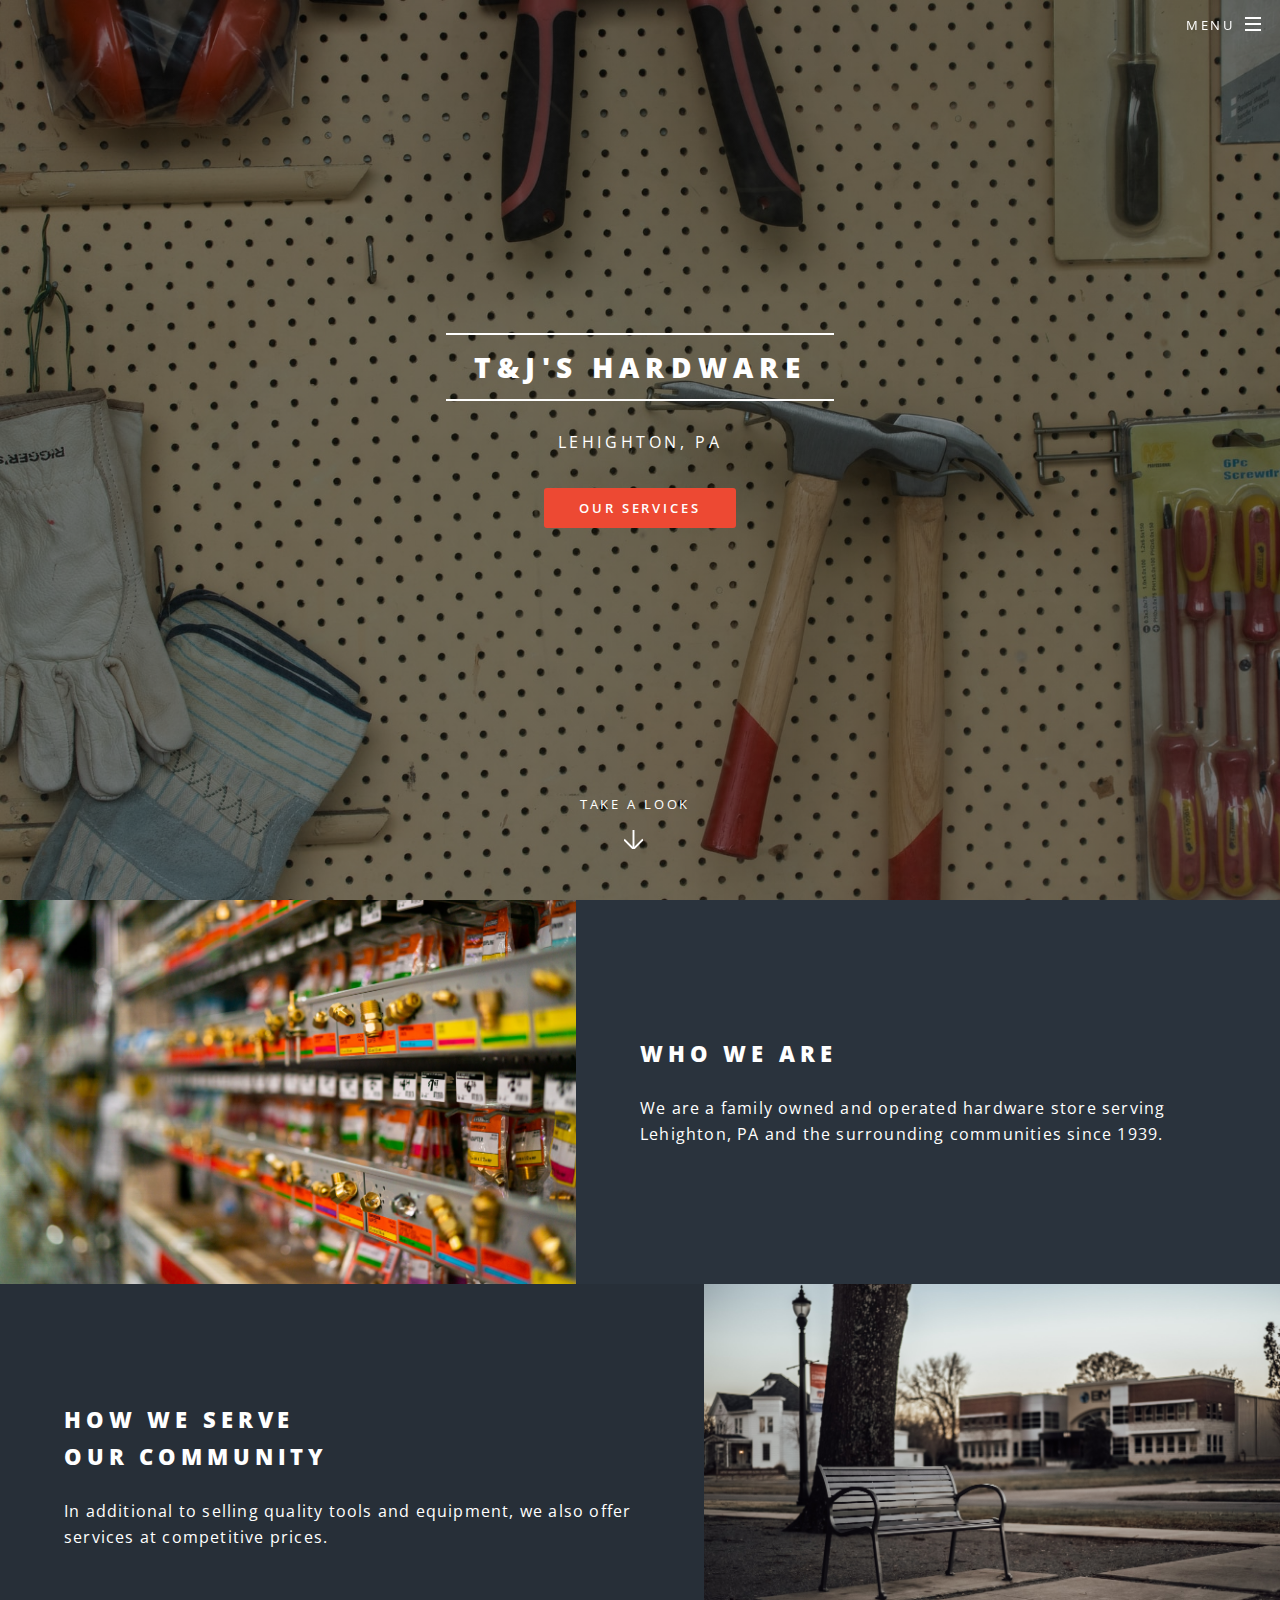
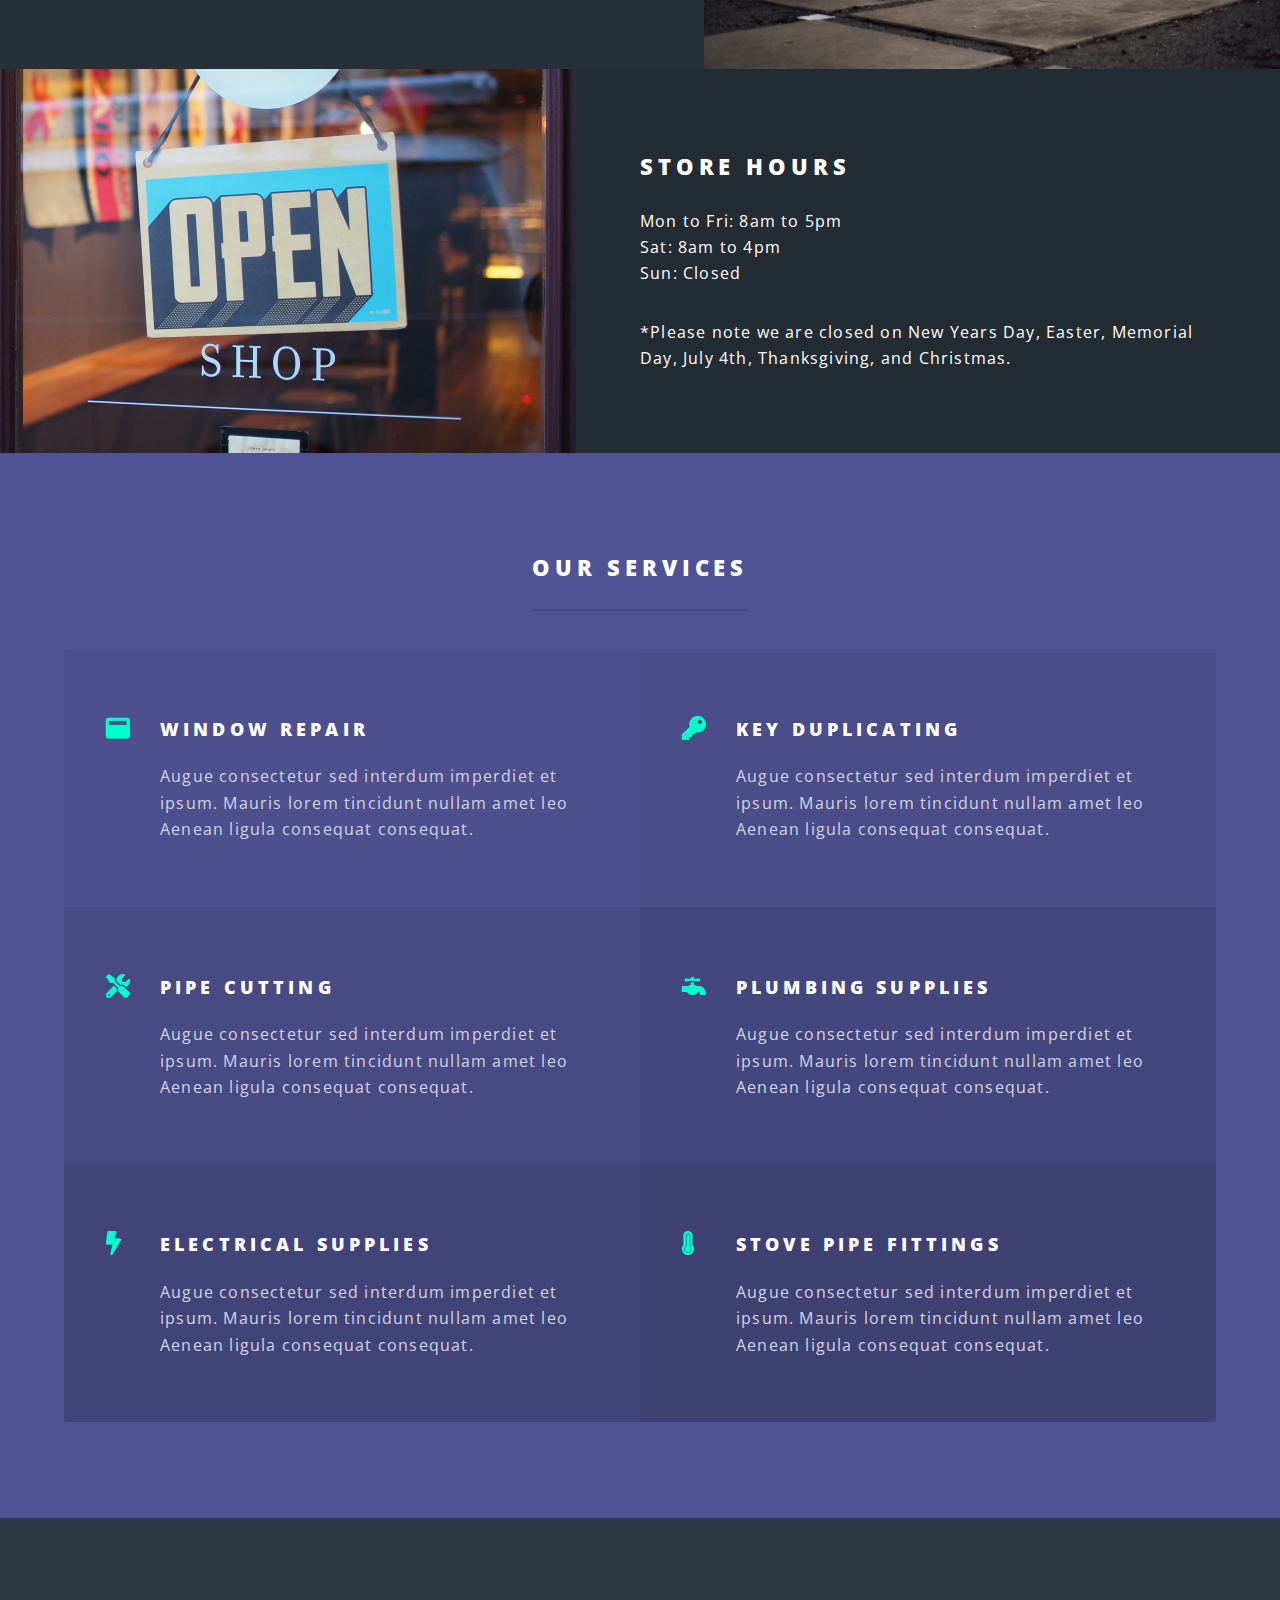
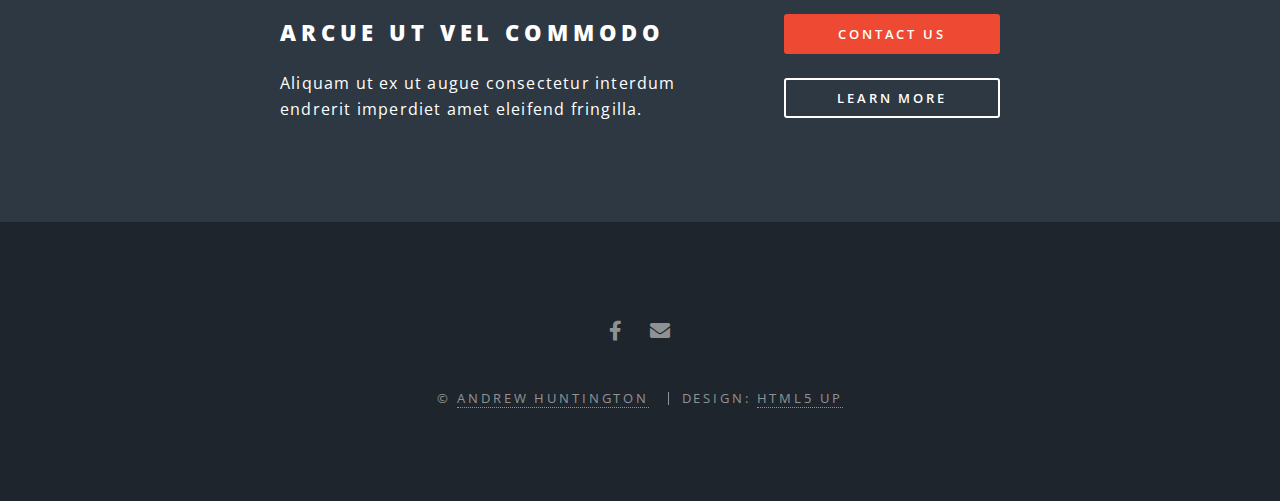
==== commit 0374af8f: "Add copy, icons, and photos. Remove unnecessary section." ====
--- a/index.html
+++ b/index.html
@@ -22,7 +22,7 @@
     <div id="page-wrapper">
       <!-- Header -->
       <header id="header" class="alt">
-        <h1><a href="index.html">Spectral</a></h1>
+        <h1><a href="index.html">T&J's Hardware</a></h1>
         <nav id="nav">
           <ul>
             <li class="special">
@@ -44,21 +44,17 @@
       <!-- Banner -->
       <section id="banner">
         <div class="inner">
-          <h2>Spectral</h2>
-          <p>
-            Another fine responsive<br />
-            site template freebie<br />
-            crafted by <a href="http://html5up.net">HTML5 UP</a>.
-          </p>
+          <h2>T&J's Hardware</h2>
+          <p>Lehighton, PA</p>
           <ul class="actions special">
-            <li><a href="#" class="button primary">Activate</a></li>
-          </ul>
-        </div>
-        <a href="#one" class="more scrolly">Learn More</a>
+            <li><a href="#three" class="button primary">Our Services</a></li>
+          </ul>
+        </div>
+        <a href="#two" class="more scrolly">Take a look</a>
       </section>
 
       <!-- One -->
-      <section id="one" class="wrapper style1 special">
+      <!-- <section id="one" class="wrapper style1 special">
         <div class="inner">
           <header class="major">
             <h2>
@@ -90,46 +86,52 @@
             </li>
           </ul>
         </div>
-      </section>
+      </section> -->
 
       <!-- Two -->
       <section id="two" class="wrapper alt style2">
         <section class="spotlight">
           <div class="image"><img src="images/pic01.jpg" alt="" /></div>
           <div class="content">
-            <h2>
-              Magna primis lobortis<br />
-              sed ullamcorper
-            </h2>
-            <p>
-              Aliquam ut ex ut augue consectetur interdum. Donec hendrerit
-              imperdiet. Mauris eleifend fringilla nullam aenean mi ligula.
+            <h2>Who we are<br /></h2>
+            <p>
+              We are a family owned and operated hardware store serving
+              Lehighton, PA and the surrounding communities since 1939.
             </p>
           </div>
+
+          <!-- TODO: Add button for about us page -->
         </section>
         <section class="spotlight">
           <div class="image"><img src="images/pic02.jpg" alt="" /></div>
           <div class="content">
             <h2>
-              Tortor dolore feugiat<br />
-              elementum magna
+              How we serve<br />
+              our community
             </h2>
             <p>
-              Aliquam ut ex ut augue consectetur interdum. Donec hendrerit
-              imperdiet. Mauris eleifend fringilla nullam aenean mi ligula.
-            </p>
+              In additional to selling quality tools and equipment, we also
+              offer services at competitive prices.
+            </p>
+
+            <!-- TODO: Add button that scrolls to services on click -->
           </div>
         </section>
         <section class="spotlight">
           <div class="image"><img src="images/pic03.jpg" alt="" /></div>
           <div class="content">
-            <h2>
-              Augue eleifend aliquet<br />
-              sed condimentum
-            </h2>
-            <p>
-              Aliquam ut ex ut augue consectetur interdum. Donec hendrerit
-              imperdiet. Mauris eleifend fringilla nullam aenean mi ligula.
+            <h2>Store Hours</h2>
+            <p>
+              Mon to Fri: 8am to 5pm<br />
+              Sat: 8am to 4pm<br />
+              Sun: Closed
+            </p>
+
+            <!-- TODO: Add contact us button -->
+
+            <p>
+              *Please note we are closed on New Years Day, Easter, Memorial Day,
+              July 4th, Thanksgiving, and Christmas.
             </p>
           </div>
         </section>
@@ -139,52 +141,52 @@
       <section id="three" class="wrapper style3 special">
         <div class="inner">
           <header class="major">
-            <h2>Accumsan mus tortor nunc aliquet</h2>
-            <p>
+            <h2>Our Services</h2>
+            <!-- <p>
               Aliquam ut ex ut augue consectetur interdum. Donec amet imperdiet
               eleifend<br />
               fringilla tincidunt. Nullam dui leo Aenean mi ligula, rhoncus
               ullamcorper.
-            </p>
+            </p> -->
           </header>
           <ul class="features">
-            <li class="icon fa-paper-plane">
-              <h3>Arcu accumsan</h3>
-              <p>
-                Augue consectetur sed interdum imperdiet et ipsum. Mauris lorem
-                tincidunt nullam amet leo Aenean ligula consequat consequat.
-              </p>
-            </li>
-            <li class="icon solid fa-laptop">
-              <h3>Ac Augue Eget</h3>
-              <p>
-                Augue consectetur sed interdum imperdiet et ipsum. Mauris lorem
-                tincidunt nullam amet leo Aenean ligula consequat consequat.
-              </p>
-            </li>
-            <li class="icon solid fa-code">
-              <h3>Mus Scelerisque</h3>
-              <p>
-                Augue consectetur sed interdum imperdiet et ipsum. Mauris lorem
-                tincidunt nullam amet leo Aenean ligula consequat consequat.
-              </p>
-            </li>
-            <li class="icon solid fa-headphones-alt">
-              <h3>Mauris Imperdiet</h3>
-              <p>
-                Augue consectetur sed interdum imperdiet et ipsum. Mauris lorem
-                tincidunt nullam amet leo Aenean ligula consequat consequat.
-              </p>
-            </li>
-            <li class="icon fa-heart">
-              <h3>Aenean Primis</h3>
-              <p>
-                Augue consectetur sed interdum imperdiet et ipsum. Mauris lorem
-                tincidunt nullam amet leo Aenean ligula consequat consequat.
-              </p>
-            </li>
-            <li class="icon fa-flag">
-              <h3>Tortor Ut</h3>
+            <li class="icon solid fa-window-maximize">
+              <h3>Window Repair</h3>
+              <p>
+                Augue consectetur sed interdum imperdiet et ipsum. Mauris lorem
+                tincidunt nullam amet leo Aenean ligula consequat consequat.
+              </p>
+            </li>
+            <li class="icon solid fa-key">
+              <h3>Key Duplicating</h3>
+              <p>
+                Augue consectetur sed interdum imperdiet et ipsum. Mauris lorem
+                tincidunt nullam amet leo Aenean ligula consequat consequat.
+              </p>
+            </li>
+            <li class="icon solid fa-tools">
+              <h3>Pipe Cutting</h3>
+              <p>
+                Augue consectetur sed interdum imperdiet et ipsum. Mauris lorem
+                tincidunt nullam amet leo Aenean ligula consequat consequat.
+              </p>
+            </li>
+            <li class="icon solid fa-faucet">
+              <h3>Plumbing Supplies</h3>
+              <p>
+                Augue consectetur sed interdum imperdiet et ipsum. Mauris lorem
+                tincidunt nullam amet leo Aenean ligula consequat consequat.
+              </p>
+            </li>
+            <li class="icon solid fa-bolt">
+              <h3>Electrical Supplies</h3>
+              <p>
+                Augue consectetur sed interdum imperdiet et ipsum. Mauris lorem
+                tincidunt nullam amet leo Aenean ligula consequat consequat.
+              </p>
+            </li>
+            <li class="icon solid fa-thermometer-full">
+              <h3>Stove Pipe Fittings</h3>
               <p>
                 Augue consectetur sed interdum imperdiet et ipsum. Mauris lorem
                 tincidunt nullam amet leo Aenean ligula consequat consequat.
@@ -205,7 +207,7 @@
             </p>
           </header>
           <ul class="actions stacked">
-            <li><a href="#" class="button fit primary">Activate</a></li>
+            <li><a href="#" class="button fit primary">Contact Us</a></li>
             <li><a href="#" class="button fit">Learn More</a></li>
           </ul>
         </div>
@@ -214,26 +216,26 @@
       <!-- Footer -->
       <footer id="footer">
         <ul class="icons">
-          <li>
+          <!-- <li>
             <a href="#" class="icon brands fa-twitter"
               ><span class="label">Twitter</span></a
             >
-          </li>
+          </li> -->
           <li>
             <a href="#" class="icon brands fa-facebook-f"
               ><span class="label">Facebook</span></a
             >
           </li>
-          <li>
+          <!-- <li>
             <a href="#" class="icon brands fa-instagram"
               ><span class="label">Instagram</span></a
             >
-          </li>
-          <li>
+          </li> -->
+          <!-- <li>
             <a href="#" class="icon brands fa-dribbble"
               ><span class="label">Dribbble</span></a
             >
-          </li>
+          </li> -->
           <li>
             <a href="#" class="icon solid fa-envelope"
               ><span class="label">Email</span></a
@@ -241,8 +243,24 @@
           </li>
         </ul>
         <ul class="copyright">
-          <li>&copy; Untitled</li>
-          <li>Design: <a href="http://html5up.net">HTML5 UP</a></li>
+          <li>
+            &copy;
+            <a
+              href="https://andrewhuntington.com"
+              target="_blank"
+              rel="noopener noreferrer"
+              >Andrew Huntington</a
+            >
+          </li>
+          <li>
+            Design:
+            <a
+              href="http://html5up.net"
+              target="_blank"
+              rel="noopener noreferrer"
+              >HTML5 UP</a
+            >
+          </li>
         </ul>
       </footer>
     </div>
--- a/assets/css/main.css
+++ b/assets/css/main.css
@@ -1,3999 +1,4118 @@
 @import url(fontawesome-all.min.css);
 @import url("https://fonts.googleapis.com/css?family=Open+Sans:400,400italic,600,600italic,800,800italic");
 
-/*
-	Spectral by HTML5 UP
-	html5up.net | @ajlkn
-	Free for personal and commercial use under the CCA 3.0 license (html5up.net/license)
+/*
+	Spectral by HTML5 UP
+	html5up.net | @ajlkn
+	Free for personal and commercial use under the CCA 3.0 license (html5up.net/license)
 */
 
-html, body, div, span, applet, object,
-iframe, h1, h2, h3, h4, h5, h6, p, blockquote,
-pre, a, abbr, acronym, address, big, cite,
-code, del, dfn, em, img, ins, kbd, q, s, samp,
-small, strike, strong, sub, sup, tt, var, b,
-u, i, center, dl, dt, dd, ol, ul, li, fieldset,
-form, label, legend, table, caption, tbody,
-tfoot, thead, tr, th, td, article, aside,
-canvas, details, embed, figure, figcaption,
-footer, header, hgroup, menu, nav, output, ruby,
-section, summary, time, mark, audio, video {
-	margin: 0;
-	padding: 0;
-	border: 0;
-	font-size: 100%;
-	font: inherit;
-	vertical-align: baseline;}
-
-article, aside, details, figcaption, figure,
-footer, header, hgroup, menu, nav, section {
-	display: block;}
+html,
+body,
+div,
+span,
+applet,
+object,
+iframe,
+h1,
+h2,
+h3,
+h4,
+h5,
+h6,
+p,
+blockquote,
+pre,
+a,
+abbr,
+acronym,
+address,
+big,
+cite,
+code,
+del,
+dfn,
+em,
+img,
+ins,
+kbd,
+q,
+s,
+samp,
+small,
+strike,
+strong,
+sub,
+sup,
+tt,
+var,
+b,
+u,
+i,
+center,
+dl,
+dt,
+dd,
+ol,
+ul,
+li,
+fieldset,
+form,
+label,
+legend,
+table,
+caption,
+tbody,
+tfoot,
+thead,
+tr,
+th,
+td,
+article,
+aside,
+canvas,
+details,
+embed,
+figure,
+figcaption,
+footer,
+header,
+hgroup,
+menu,
+nav,
+output,
+ruby,
+section,
+summary,
+time,
+mark,
+audio,
+video {
+  margin: 0;
+  padding: 0;
+  border: 0;
+  font-size: 100%;
+  font: inherit;
+  vertical-align: baseline;
+}
+
+article,
+aside,
+details,
+figcaption,
+figure,
+footer,
+header,
+hgroup,
+menu,
+nav,
+section {
+  display: block;
+}
 
 body {
-	line-height: 1;
-}
-
-ol, ul {
-	list-style: none;
-}
-
-blockquote, q {
-	quotes: none;
-}
-
-	blockquote:before, blockquote:after, q:before, q:after {
-		content: '';
-		content: none;
-	}
+  line-height: 1;
+}
+
+ol,
+ul {
+  list-style: none;
+}
+
+blockquote,
+q {
+  quotes: none;
+}
+
+blockquote:before,
+blockquote:after,
+q:before,
+q:after {
+  content: "";
+  content: none;
+}
 
 table {
-	border-collapse: collapse;
-	border-spacing: 0;
+  border-collapse: collapse;
+  border-spacing: 0;
 }
 
 body {
-	-webkit-text-size-adjust: none;
+  -webkit-text-size-adjust: none;
 }
 
 mark {
-	background-color: transparent;
-	color: inherit;
+  background-color: transparent;
+  color: inherit;
 }
 
 input::-moz-focus-inner {
-	border: 0;
-	padding: 0;
-}
-
-input, select, textarea {
-	-moz-appearance: none;
-	-webkit-appearance: none;
-	-ms-appearance: none;
-	appearance: none;
+  border: 0;
+  padding: 0;
+}
+
+input,
+select,
+textarea {
+  -moz-appearance: none;
+  -webkit-appearance: none;
+  -ms-appearance: none;
+  appearance: none;
 }
 
 /* Basic */
 
-	@-ms-viewport {
-		width: device-width;
-	}
-
-	html {
-		box-sizing: border-box;
-	}
-
-	*, *:before, *:after {
-		box-sizing: inherit;
-	}
-
-	body {
-		background: #2e3842;
-	}
-
-		body.is-preload *, body.is-preload *:before, body.is-preload *:after {
-			-moz-animation: none !important;
-			-webkit-animation: none !important;
-			-ms-animation: none !important;
-			animation: none !important;
-			-moz-transition: none !important;
-			-webkit-transition: none !important;
-			-ms-transition: none !important;
-			transition: none !important;
-		}
-
-	body, input, select, textarea {
-		color: #fff;
-		font-family: "Open Sans", Helvetica, sans-serif;
-		font-size: 15pt;
-		font-weight: 400;
-		letter-spacing: 0.075em;
-		line-height: 1.65em;
-	}
-
-		@media screen and (max-width: 1680px) {
-
-			body, input, select, textarea {
-				font-size: 13pt;
-			}
-
-		}
-
-		@media screen and (max-width: 1280px) {
-
-			body, input, select, textarea {
-				font-size: 12pt;
-			}
-
-		}
-
-		@media screen and (max-width: 736px) {
-
-			body, input, select, textarea {
-				font-size: 11pt;
-				letter-spacing: 0.0375em;
-			}
-
-		}
-
-	a {
-		-moz-transition: color 0.2s ease, border-bottom-color 0.2s ease;
-		-webkit-transition: color 0.2s ease, border-bottom-color 0.2s ease;
-		-ms-transition: color 0.2s ease, border-bottom-color 0.2s ease;
-		transition: color 0.2s ease, border-bottom-color 0.2s ease;
-		border-bottom: dotted 1px;
-		color: inherit;
-		text-decoration: none;
-	}
-
-		a:hover {
-			border-bottom-color: transparent;
-		}
-
-	strong, b {
-		color: #fff;
-		font-weight: 600;
-	}
-
-	em, i {
-		font-style: italic;
-	}
-
-	p {
-		margin: 0 0 2em 0;
-	}
-
-	h1, h2, h3, h4, h5, h6 {
-		color: #fff;
-		font-weight: 800;
-		letter-spacing: 0.225em;
-		line-height: 1em;
-		margin: 0 0 1em 0;
-		text-transform: uppercase;
-	}
-
-		h1 a, h2 a, h3 a, h4 a, h5 a, h6 a {
-			color: inherit;
-			text-decoration: none;
-		}
-
-	h2 {
-		font-size: 1.35em;
-		line-height: 1.75em;
-	}
-
-		@media screen and (max-width: 736px) {
-
-			h2 {
-				font-size: 1.1em;
-				line-height: 1.65em;
-			}
-
-		}
-
-	h3 {
-		font-size: 1.15em;
-		line-height: 1.75em;
-	}
-
-		@media screen and (max-width: 736px) {
-
-			h3 {
-				font-size: 1em;
-				line-height: 1.65em;
-			}
-
-		}
-
-	h4 {
-		font-size: 1em;
-		line-height: 1.5em;
-	}
-
-	h5 {
-		font-size: 0.8em;
-		line-height: 1.5em;
-	}
-
-	h6 {
-		font-size: 0.7em;
-		line-height: 1.5em;
-	}
-
-	sub {
-		font-size: 0.8em;
-		position: relative;
-		top: 0.5em;
-	}
-
-	sup {
-		font-size: 0.8em;
-		position: relative;
-		top: -0.5em;
-	}
-
-	hr {
-		border: 0;
-		border-bottom: solid 2px #fff;
-		margin: 3em 0;
-	}
-
-		hr.major {
-			margin: 4.5em 0;
-		}
-
-	blockquote {
-		border-left: solid 4px #fff;
-		font-style: italic;
-		margin: 0 0 2em 0;
-		padding: 0.5em 0 0.5em 2em;
-	}
-
-	code {
-		background: rgba(144, 144, 144, 0.25);
-		border-radius: 3px;
-		font-family: "Courier New", monospace;
-		font-size: 0.9em;
-		letter-spacing: 0;
-		margin: 0 0.25em;
-		padding: 0.25em 0.65em;
-	}
-
-	pre {
-		-webkit-overflow-scrolling: touch;
-		font-family: "Courier New", monospace;
-		font-size: 0.9em;
-		margin: 0 0 2em 0;
-	}
-
-		pre code {
-			display: block;
-			line-height: 1.75em;
-			padding: 1em 1.5em;
-			overflow-x: auto;
-		}
-
-	.align-left {
-		text-align: left;
-	}
-
-	.align-center {
-		text-align: center;
-	}
-
-	.align-right {
-		text-align: right;
-	}
+@-ms-viewport {
+  width: device-width;
+}
+
+html {
+  box-sizing: border-box;
+}
+
+*,
+*:before,
+*:after {
+  box-sizing: inherit;
+}
+
+body {
+  background: #2e3842;
+}
+
+body.is-preload *,
+body.is-preload *:before,
+body.is-preload *:after {
+  -moz-animation: none !important;
+  -webkit-animation: none !important;
+  -ms-animation: none !important;
+  animation: none !important;
+  -moz-transition: none !important;
+  -webkit-transition: none !important;
+  -ms-transition: none !important;
+  transition: none !important;
+}
+
+body,
+input,
+select,
+textarea {
+  color: #fff;
+  font-family: "Open Sans", Helvetica, sans-serif;
+  font-size: 15pt;
+  font-weight: 400;
+  letter-spacing: 0.075em;
+  line-height: 1.65em;
+}
+
+@media screen and (max-width: 1680px) {
+  body,
+  input,
+  select,
+  textarea {
+    font-size: 13pt;
+  }
+}
+
+@media screen and (max-width: 1280px) {
+  body,
+  input,
+  select,
+  textarea {
+    font-size: 12pt;
+  }
+}
+
+@media screen and (max-width: 736px) {
+  body,
+  input,
+  select,
+  textarea {
+    font-size: 11pt;
+    letter-spacing: 0.0375em;
+  }
+}
+
+a {
+  -moz-transition: color 0.2s ease, border-bottom-color 0.2s ease;
+  -webkit-transition: color 0.2s ease, border-bottom-color 0.2s ease;
+  -ms-transition: color 0.2s ease, border-bottom-color 0.2s ease;
+  transition: color 0.2s ease, border-bottom-color 0.2s ease;
+  border-bottom: dotted 1px;
+  color: inherit;
+  text-decoration: none;
+}
+
+a:hover {
+  border-bottom-color: transparent;
+}
+
+strong,
+b {
+  color: #fff;
+  font-weight: 600;
+}
+
+em,
+i {
+  font-style: italic;
+}
+
+p {
+  margin: 0 0 2em 0;
+}
+
+h1,
+h2,
+h3,
+h4,
+h5,
+h6 {
+  color: #fff;
+  font-weight: 800;
+  letter-spacing: 0.225em;
+  line-height: 1em;
+  margin: 0 0 1em 0;
+  text-transform: uppercase;
+}
+
+h1 a,
+h2 a,
+h3 a,
+h4 a,
+h5 a,
+h6 a {
+  color: inherit;
+  text-decoration: none;
+}
+
+h2 {
+  font-size: 1.35em;
+  line-height: 1.75em;
+}
+
+@media screen and (max-width: 736px) {
+  h2 {
+    font-size: 1.1em;
+    line-height: 1.65em;
+  }
+}
+
+h3 {
+  font-size: 1.15em;
+  line-height: 1.75em;
+}
+
+@media screen and (max-width: 736px) {
+  h3 {
+    font-size: 1em;
+    line-height: 1.65em;
+  }
+}
+
+h4 {
+  font-size: 1em;
+  line-height: 1.5em;
+}
+
+h5 {
+  font-size: 0.8em;
+  line-height: 1.5em;
+}
+
+h6 {
+  font-size: 0.7em;
+  line-height: 1.5em;
+}
+
+sub {
+  font-size: 0.8em;
+  position: relative;
+  top: 0.5em;
+}
+
+sup {
+  font-size: 0.8em;
+  position: relative;
+  top: -0.5em;
+}
+
+hr {
+  border: 0;
+  border-bottom: solid 2px #fff;
+  margin: 3em 0;
+}
+
+hr.major {
+  margin: 4.5em 0;
+}
+
+blockquote {
+  border-left: solid 4px #fff;
+  font-style: italic;
+  margin: 0 0 2em 0;
+  padding: 0.5em 0 0.5em 2em;
+}
+
+code {
+  background: rgba(144, 144, 144, 0.25);
+  border-radius: 3px;
+  font-family: "Courier New", monospace;
+  font-size: 0.9em;
+  letter-spacing: 0;
+  margin: 0 0.25em;
+  padding: 0.25em 0.65em;
+}
+
+pre {
+  -webkit-overflow-scrolling: touch;
+  font-family: "Courier New", monospace;
+  font-size: 0.9em;
+  margin: 0 0 2em 0;
+}
+
+pre code {
+  display: block;
+  line-height: 1.75em;
+  padding: 1em 1.5em;
+  overflow-x: auto;
+}
+
+.align-left {
+  text-align: left;
+}
+
+.align-center {
+  text-align: center;
+}
+
+.align-right {
+  text-align: right;
+}
 
 /* Row */
 
-	.row {
-		display: flex;
-		flex-wrap: wrap;
-		box-sizing: border-box;
-		align-items: stretch;
-	}
-
-		.row > * {
-			box-sizing: border-box;
-		}
-
-		.row.gtr-uniform > * > :last-child {
-			margin-bottom: 0;
-		}
-
-		.row.aln-left {
-			justify-content: flex-start;
-		}
-
-		.row.aln-center {
-			justify-content: center;
-		}
-
-		.row.aln-right {
-			justify-content: flex-end;
-		}
-
-		.row.aln-top {
-			align-items: flex-start;
-		}
-
-		.row.aln-middle {
-			align-items: center;
-		}
-
-		.row.aln-bottom {
-			align-items: flex-end;
-		}
-
-		.row > .imp {
-			order: -1;
-		}
-
-		.row > .col-1 {
-			width: 8.33333%;
-		}
-
-		.row > .off-1 {
-			margin-left: 8.33333%;
-		}
-
-		.row > .col-2 {
-			width: 16.66667%;
-		}
-
-		.row > .off-2 {
-			margin-left: 16.66667%;
-		}
-
-		.row > .col-3 {
-			width: 25%;
-		}
-
-		.row > .off-3 {
-			margin-left: 25%;
-		}
-
-		.row > .col-4 {
-			width: 33.33333%;
-		}
-
-		.row > .off-4 {
-			margin-left: 33.33333%;
-		}
-
-		.row > .col-5 {
-			width: 41.66667%;
-		}
-
-		.row > .off-5 {
-			margin-left: 41.66667%;
-		}
-
-		.row > .col-6 {
-			width: 50%;
-		}
-
-		.row > .off-6 {
-			margin-left: 50%;
-		}
-
-		.row > .col-7 {
-			width: 58.33333%;
-		}
-
-		.row > .off-7 {
-			margin-left: 58.33333%;
-		}
-
-		.row > .col-8 {
-			width: 66.66667%;
-		}
-
-		.row > .off-8 {
-			margin-left: 66.66667%;
-		}
-
-		.row > .col-9 {
-			width: 75%;
-		}
-
-		.row > .off-9 {
-			margin-left: 75%;
-		}
-
-		.row > .col-10 {
-			width: 83.33333%;
-		}
-
-		.row > .off-10 {
-			margin-left: 83.33333%;
-		}
-
-		.row > .col-11 {
-			width: 91.66667%;
-		}
-
-		.row > .off-11 {
-			margin-left: 91.66667%;
-		}
-
-		.row > .col-12 {
-			width: 100%;
-		}
-
-		.row > .off-12 {
-			margin-left: 100%;
-		}
-
-		.row.gtr-0 {
-			margin-top: 0;
-			margin-left: 0em;
-		}
-
-			.row.gtr-0 > * {
-				padding: 0 0 0 0em;
-			}
-
-			.row.gtr-0.gtr-uniform {
-				margin-top: 0em;
-			}
-
-				.row.gtr-0.gtr-uniform > * {
-					padding-top: 0em;
-				}
-
-		.row.gtr-25 {
-			margin-top: 0;
-			margin-left: -0.375em;
-		}
-
-			.row.gtr-25 > * {
-				padding: 0 0 0 0.375em;
-			}
-
-			.row.gtr-25.gtr-uniform {
-				margin-top: -0.375em;
-			}
-
-				.row.gtr-25.gtr-uniform > * {
-					padding-top: 0.375em;
-				}
-
-		.row.gtr-50 {
-			margin-top: 0;
-			margin-left: -0.75em;
-		}
-
-			.row.gtr-50 > * {
-				padding: 0 0 0 0.75em;
-			}
-
-			.row.gtr-50.gtr-uniform {
-				margin-top: -0.75em;
-			}
-
-				.row.gtr-50.gtr-uniform > * {
-					padding-top: 0.75em;
-				}
-
-		.row {
-			margin-top: 0;
-			margin-left: -1.5em;
-		}
-
-			.row > * {
-				padding: 0 0 0 1.5em;
-			}
-
-			.row.gtr-uniform {
-				margin-top: -1.5em;
-			}
-
-				.row.gtr-uniform > * {
-					padding-top: 1.5em;
-				}
-
-		.row.gtr-150 {
-			margin-top: 0;
-			margin-left: -2.25em;
-		}
-
-			.row.gtr-150 > * {
-				padding: 0 0 0 2.25em;
-			}
-
-			.row.gtr-150.gtr-uniform {
-				margin-top: -2.25em;
-			}
-
-				.row.gtr-150.gtr-uniform > * {
-					padding-top: 2.25em;
-				}
-
-		.row.gtr-200 {
-			margin-top: 0;
-			margin-left: -3em;
-		}
-
-			.row.gtr-200 > * {
-				padding: 0 0 0 3em;
-			}
-
-			.row.gtr-200.gtr-uniform {
-				margin-top: -3em;
-			}
-
-				.row.gtr-200.gtr-uniform > * {
-					padding-top: 3em;
-				}
-
-		@media screen and (max-width: 1680px) {
-
-			.row {
-				display: flex;
-				flex-wrap: wrap;
-				box-sizing: border-box;
-				align-items: stretch;
-			}
-
-				.row > * {
-					box-sizing: border-box;
-				}
-
-				.row.gtr-uniform > * > :last-child {
-					margin-bottom: 0;
-				}
-
-				.row.aln-left {
-					justify-content: flex-start;
-				}
-
-				.row.aln-center {
-					justify-content: center;
-				}
-
-				.row.aln-right {
-					justify-content: flex-end;
-				}
-
-				.row.aln-top {
-					align-items: flex-start;
-				}
-
-				.row.aln-middle {
-					align-items: center;
-				}
-
-				.row.aln-bottom {
-					align-items: flex-end;
-				}
-
-				.row > .imp-xlarge {
-					order: -1;
-				}
-
-				.row > .col-1-xlarge {
-					width: 8.33333%;
-				}
-
-				.row > .off-1-xlarge {
-					margin-left: 8.33333%;
-				}
-
-				.row > .col-2-xlarge {
-					width: 16.66667%;
-				}
-
-				.row > .off-2-xlarge {
-					margin-left: 16.66667%;
-				}
-
-				.row > .col-3-xlarge {
-					width: 25%;
-				}
-
-				.row > .off-3-xlarge {
-					margin-left: 25%;
-				}
-
-				.row > .col-4-xlarge {
-					width: 33.33333%;
-				}
-
-				.row > .off-4-xlarge {
-					margin-left: 33.33333%;
-				}
-
-				.row > .col-5-xlarge {
-					width: 41.66667%;
-				}
-
-				.row > .off-5-xlarge {
-					margin-left: 41.66667%;
-				}
-
-				.row > .col-6-xlarge {
-					width: 50%;
-				}
-
-				.row > .off-6-xlarge {
-					margin-left: 50%;
-				}
-
-				.row > .col-7-xlarge {
-					width: 58.33333%;
-				}
-
-				.row > .off-7-xlarge {
-					margin-left: 58.33333%;
-				}
-
-				.row > .col-8-xlarge {
-					width: 66.66667%;
-				}
-
-				.row > .off-8-xlarge {
-					margin-left: 66.66667%;
-				}
-
-				.row > .col-9-xlarge {
-					width: 75%;
-				}
-
-				.row > .off-9-xlarge {
-					margin-left: 75%;
-				}
-
-				.row > .col-10-xlarge {
-					width: 83.33333%;
-				}
-
-				.row > .off-10-xlarge {
-					margin-left: 83.33333%;
-				}
-
-				.row > .col-11-xlarge {
-					width: 91.66667%;
-				}
-
-				.row > .off-11-xlarge {
-					margin-left: 91.66667%;
-				}
-
-				.row > .col-12-xlarge {
-					width: 100%;
-				}
-
-				.row > .off-12-xlarge {
-					margin-left: 100%;
-				}
-
-				.row.gtr-0 {
-					margin-top: 0;
-					margin-left: 0em;
-				}
-
-					.row.gtr-0 > * {
-						padding: 0 0 0 0em;
-					}
-
-					.row.gtr-0.gtr-uniform {
-						margin-top: 0em;
-					}
-
-						.row.gtr-0.gtr-uniform > * {
-							padding-top: 0em;
-						}
-
-				.row.gtr-25 {
-					margin-top: 0;
-					margin-left: -0.375em;
-				}
-
-					.row.gtr-25 > * {
-						padding: 0 0 0 0.375em;
-					}
-
-					.row.gtr-25.gtr-uniform {
-						margin-top: -0.375em;
-					}
-
-						.row.gtr-25.gtr-uniform > * {
-							padding-top: 0.375em;
-						}
-
-				.row.gtr-50 {
-					margin-top: 0;
-					margin-left: -0.75em;
-				}
-
-					.row.gtr-50 > * {
-						padding: 0 0 0 0.75em;
-					}
-
-					.row.gtr-50.gtr-uniform {
-						margin-top: -0.75em;
-					}
-
-						.row.gtr-50.gtr-uniform > * {
-							padding-top: 0.75em;
-						}
-
-				.row {
-					margin-top: 0;
-					margin-left: -1.5em;
-				}
-
-					.row > * {
-						padding: 0 0 0 1.5em;
-					}
-
-					.row.gtr-uniform {
-						margin-top: -1.5em;
-					}
-
-						.row.gtr-uniform > * {
-							padding-top: 1.5em;
-						}
-
-				.row.gtr-150 {
-					margin-top: 0;
-					margin-left: -2.25em;
-				}
-
-					.row.gtr-150 > * {
-						padding: 0 0 0 2.25em;
-					}
-
-					.row.gtr-150.gtr-uniform {
-						margin-top: -2.25em;
-					}
-
-						.row.gtr-150.gtr-uniform > * {
-							padding-top: 2.25em;
-						}
-
-				.row.gtr-200 {
-					margin-top: 0;
-					margin-left: -3em;
-				}
-
-					.row.gtr-200 > * {
-						padding: 0 0 0 3em;
-					}
-
-					.row.gtr-200.gtr-uniform {
-						margin-top: -3em;
-					}
-
-						.row.gtr-200.gtr-uniform > * {
-							padding-top: 3em;
-						}
-
-		}
-
-		@media screen and (max-width: 1280px) {
-
-			.row {
-				display: flex;
-				flex-wrap: wrap;
-				box-sizing: border-box;
-				align-items: stretch;
-			}
-
-				.row > * {
-					box-sizing: border-box;
-				}
-
-				.row.gtr-uniform > * > :last-child {
-					margin-bottom: 0;
-				}
-
-				.row.aln-left {
-					justify-content: flex-start;
-				}
-
-				.row.aln-center {
-					justify-content: center;
-				}
-
-				.row.aln-right {
-					justify-content: flex-end;
-				}
-
-				.row.aln-top {
-					align-items: flex-start;
-				}
-
-				.row.aln-middle {
-					align-items: center;
-				}
-
-				.row.aln-bottom {
-					align-items: flex-end;
-				}
-
-				.row > .imp-large {
-					order: -1;
-				}
-
-				.row > .col-1-large {
-					width: 8.33333%;
-				}
-
-				.row > .off-1-large {
-					margin-left: 8.33333%;
-				}
-
-				.row > .col-2-large {
-					width: 16.66667%;
-				}
-
-				.row > .off-2-large {
-					margin-left: 16.66667%;
-				}
-
-				.row > .col-3-large {
-					width: 25%;
-				}
-
-				.row > .off-3-large {
-					margin-left: 25%;
-				}
-
-				.row > .col-4-large {
-					width: 33.33333%;
-				}
-
-				.row > .off-4-large {
-					margin-left: 33.33333%;
-				}
-
-				.row > .col-5-large {
-					width: 41.66667%;
-				}
-
-				.row > .off-5-large {
-					margin-left: 41.66667%;
-				}
-
-				.row > .col-6-large {
-					width: 50%;
-				}
-
-				.row > .off-6-large {
-					margin-left: 50%;
-				}
-
-				.row > .col-7-large {
-					width: 58.33333%;
-				}
-
-				.row > .off-7-large {
-					margin-left: 58.33333%;
-				}
-
-				.row > .col-8-large {
-					width: 66.66667%;
-				}
-
-				.row > .off-8-large {
-					margin-left: 66.66667%;
-				}
-
-				.row > .col-9-large {
-					width: 75%;
-				}
-
-				.row > .off-9-large {
-					margin-left: 75%;
-				}
-
-				.row > .col-10-large {
-					width: 83.33333%;
-				}
-
-				.row > .off-10-large {
-					margin-left: 83.33333%;
-				}
-
-				.row > .col-11-large {
-					width: 91.66667%;
-				}
-
-				.row > .off-11-large {
-					margin-left: 91.66667%;
-				}
-
-				.row > .col-12-large {
-					width: 100%;
-				}
-
-				.row > .off-12-large {
-					margin-left: 100%;
-				}
-
-				.row.gtr-0 {
-					margin-top: 0;
-					margin-left: 0em;
-				}
-
-					.row.gtr-0 > * {
-						padding: 0 0 0 0em;
-					}
-
-					.row.gtr-0.gtr-uniform {
-						margin-top: 0em;
-					}
-
-						.row.gtr-0.gtr-uniform > * {
-							padding-top: 0em;
-						}
-
-				.row.gtr-25 {
-					margin-top: 0;
-					margin-left: -0.375em;
-				}
-
-					.row.gtr-25 > * {
-						padding: 0 0 0 0.375em;
-					}
-
-					.row.gtr-25.gtr-uniform {
-						margin-top: -0.375em;
-					}
-
-						.row.gtr-25.gtr-uniform > * {
-							padding-top: 0.375em;
-						}
-
-				.row.gtr-50 {
-					margin-top: 0;
-					margin-left: -0.75em;
-				}
-
-					.row.gtr-50 > * {
-						padding: 0 0 0 0.75em;
-					}
-
-					.row.gtr-50.gtr-uniform {
-						margin-top: -0.75em;
-					}
-
-						.row.gtr-50.gtr-uniform > * {
-							padding-top: 0.75em;
-						}
-
-				.row {
-					margin-top: 0;
-					margin-left: -1.5em;
-				}
-
-					.row > * {
-						padding: 0 0 0 1.5em;
-					}
-
-					.row.gtr-uniform {
-						margin-top: -1.5em;
-					}
-
-						.row.gtr-uniform > * {
-							padding-top: 1.5em;
-						}
-
-				.row.gtr-150 {
-					margin-top: 0;
-					margin-left: -2.25em;
-				}
-
-					.row.gtr-150 > * {
-						padding: 0 0 0 2.25em;
-					}
-
-					.row.gtr-150.gtr-uniform {
-						margin-top: -2.25em;
-					}
-
-						.row.gtr-150.gtr-uniform > * {
-							padding-top: 2.25em;
-						}
-
-				.row.gtr-200 {
-					margin-top: 0;
-					margin-left: -3em;
-				}
-
-					.row.gtr-200 > * {
-						padding: 0 0 0 3em;
-					}
-
-					.row.gtr-200.gtr-uniform {
-						margin-top: -3em;
-					}
-
-						.row.gtr-200.gtr-uniform > * {
-							padding-top: 3em;
-						}
-
-		}
-
-		@media screen and (max-width: 980px) {
-
-			.row {
-				display: flex;
-				flex-wrap: wrap;
-				box-sizing: border-box;
-				align-items: stretch;
-			}
-
-				.row > * {
-					box-sizing: border-box;
-				}
-
-				.row.gtr-uniform > * > :last-child {
-					margin-bottom: 0;
-				}
-
-				.row.aln-left {
-					justify-content: flex-start;
-				}
-
-				.row.aln-center {
-					justify-content: center;
-				}
-
-				.row.aln-right {
-					justify-content: flex-end;
-				}
-
-				.row.aln-top {
-					align-items: flex-start;
-				}
-
-				.row.aln-middle {
-					align-items: center;
-				}
-
-				.row.aln-bottom {
-					align-items: flex-end;
-				}
-
-				.row > .imp-medium {
-					order: -1;
-				}
-
-				.row > .col-1-medium {
-					width: 8.33333%;
-				}
-
-				.row > .off-1-medium {
-					margin-left: 8.33333%;
-				}
-
-				.row > .col-2-medium {
-					width: 16.66667%;
-				}
-
-				.row > .off-2-medium {
-					margin-left: 16.66667%;
-				}
-
-				.row > .col-3-medium {
-					width: 25%;
-				}
-
-				.row > .off-3-medium {
-					margin-left: 25%;
-				}
-
-				.row > .col-4-medium {
-					width: 33.33333%;
-				}
-
-				.row > .off-4-medium {
-					margin-left: 33.33333%;
-				}
-
-				.row > .col-5-medium {
-					width: 41.66667%;
-				}
-
-				.row > .off-5-medium {
-					margin-left: 41.66667%;
-				}
-
-				.row > .col-6-medium {
-					width: 50%;
-				}
-
-				.row > .off-6-medium {
-					margin-left: 50%;
-				}
-
-				.row > .col-7-medium {
-					width: 58.33333%;
-				}
-
-				.row > .off-7-medium {
-					margin-left: 58.33333%;
-				}
-
-				.row > .col-8-medium {
-					width: 66.66667%;
-				}
-
-				.row > .off-8-medium {
-					margin-left: 66.66667%;
-				}
-
-				.row > .col-9-medium {
-					width: 75%;
-				}
-
-				.row > .off-9-medium {
-					margin-left: 75%;
-				}
-
-				.row > .col-10-medium {
-					width: 83.33333%;
-				}
-
-				.row > .off-10-medium {
-					margin-left: 83.33333%;
-				}
-
-				.row > .col-11-medium {
-					width: 91.66667%;
-				}
-
-				.row > .off-11-medium {
-					margin-left: 91.66667%;
-				}
-
-				.row > .col-12-medium {
-					width: 100%;
-				}
-
-				.row > .off-12-medium {
-					margin-left: 100%;
-				}
-
-				.row.gtr-0 {
-					margin-top: 0;
-					margin-left: 0em;
-				}
-
-					.row.gtr-0 > * {
-						padding: 0 0 0 0em;
-					}
-
-					.row.gtr-0.gtr-uniform {
-						margin-top: 0em;
-					}
-
-						.row.gtr-0.gtr-uniform > * {
-							padding-top: 0em;
-						}
-
-				.row.gtr-25 {
-					margin-top: 0;
-					margin-left: -0.375em;
-				}
-
-					.row.gtr-25 > * {
-						padding: 0 0 0 0.375em;
-					}
-
-					.row.gtr-25.gtr-uniform {
-						margin-top: -0.375em;
-					}
-
-						.row.gtr-25.gtr-uniform > * {
-							padding-top: 0.375em;
-						}
-
-				.row.gtr-50 {
-					margin-top: 0;
-					margin-left: -0.75em;
-				}
-
-					.row.gtr-50 > * {
-						padding: 0 0 0 0.75em;
-					}
-
-					.row.gtr-50.gtr-uniform {
-						margin-top: -0.75em;
-					}
-
-						.row.gtr-50.gtr-uniform > * {
-							padding-top: 0.75em;
-						}
-
-				.row {
-					margin-top: 0;
-					margin-left: -1.5em;
-				}
-
-					.row > * {
-						padding: 0 0 0 1.5em;
-					}
-
-					.row.gtr-uniform {
-						margin-top: -1.5em;
-					}
-
-						.row.gtr-uniform > * {
-							padding-top: 1.5em;
-						}
-
-				.row.gtr-150 {
-					margin-top: 0;
-					margin-left: -2.25em;
-				}
-
-					.row.gtr-150 > * {
-						padding: 0 0 0 2.25em;
-					}
-
-					.row.gtr-150.gtr-uniform {
-						margin-top: -2.25em;
-					}
-
-						.row.gtr-150.gtr-uniform > * {
-							padding-top: 2.25em;
-						}
-
-				.row.gtr-200 {
-					margin-top: 0;
-					margin-left: -3em;
-				}
-
-					.row.gtr-200 > * {
-						padding: 0 0 0 3em;
-					}
-
-					.row.gtr-200.gtr-uniform {
-						margin-top: -3em;
-					}
-
-						.row.gtr-200.gtr-uniform > * {
-							padding-top: 3em;
-						}
-
-		}
-
-		@media screen and (max-width: 736px) {
-
-			.row {
-				display: flex;
-				flex-wrap: wrap;
-				box-sizing: border-box;
-				align-items: stretch;
-			}
-
-				.row > * {
-					box-sizing: border-box;
-				}
-
-				.row.gtr-uniform > * > :last-child {
-					margin-bottom: 0;
-				}
-
-				.row.aln-left {
-					justify-content: flex-start;
-				}
-
-				.row.aln-center {
-					justify-content: center;
-				}
-
-				.row.aln-right {
-					justify-content: flex-end;
-				}
-
-				.row.aln-top {
-					align-items: flex-start;
-				}
-
-				.row.aln-middle {
-					align-items: center;
-				}
-
-				.row.aln-bottom {
-					align-items: flex-end;
-				}
-
-				.row > .imp-small {
-					order: -1;
-				}
-
-				.row > .col-1-small {
-					width: 8.33333%;
-				}
-
-				.row > .off-1-small {
-					margin-left: 8.33333%;
-				}
-
-				.row > .col-2-small {
-					width: 16.66667%;
-				}
-
-				.row > .off-2-small {
-					margin-left: 16.66667%;
-				}
-
-				.row > .col-3-small {
-					width: 25%;
-				}
-
-				.row > .off-3-small {
-					margin-left: 25%;
-				}
-
-				.row > .col-4-small {
-					width: 33.33333%;
-				}
-
-				.row > .off-4-small {
-					margin-left: 33.33333%;
-				}
-
-				.row > .col-5-small {
-					width: 41.66667%;
-				}
-
-				.row > .off-5-small {
-					margin-left: 41.66667%;
-				}
-
-				.row > .col-6-small {
-					width: 50%;
-				}
-
-				.row > .off-6-small {
-					margin-left: 50%;
-				}
-
-				.row > .col-7-small {
-					width: 58.33333%;
-				}
-
-				.row > .off-7-small {
-					margin-left: 58.33333%;
-				}
-
-				.row > .col-8-small {
-					width: 66.66667%;
-				}
-
-				.row > .off-8-small {
-					margin-left: 66.66667%;
-				}
-
-				.row > .col-9-small {
-					width: 75%;
-				}
-
-				.row > .off-9-small {
-					margin-left: 75%;
-				}
-
-				.row > .col-10-small {
-					width: 83.33333%;
-				}
-
-				.row > .off-10-small {
-					margin-left: 83.33333%;
-				}
-
-				.row > .col-11-small {
-					width: 91.66667%;
-				}
-
-				.row > .off-11-small {
-					margin-left: 91.66667%;
-				}
-
-				.row > .col-12-small {
-					width: 100%;
-				}
-
-				.row > .off-12-small {
-					margin-left: 100%;
-				}
-
-				.row.gtr-0 {
-					margin-top: 0;
-					margin-left: 0em;
-				}
-
-					.row.gtr-0 > * {
-						padding: 0 0 0 0em;
-					}
-
-					.row.gtr-0.gtr-uniform {
-						margin-top: 0em;
-					}
-
-						.row.gtr-0.gtr-uniform > * {
-							padding-top: 0em;
-						}
-
-				.row.gtr-25 {
-					margin-top: 0;
-					margin-left: -0.375em;
-				}
-
-					.row.gtr-25 > * {
-						padding: 0 0 0 0.375em;
-					}
-
-					.row.gtr-25.gtr-uniform {
-						margin-top: -0.375em;
-					}
-
-						.row.gtr-25.gtr-uniform > * {
-							padding-top: 0.375em;
-						}
-
-				.row.gtr-50 {
-					margin-top: 0;
-					margin-left: -0.75em;
-				}
-
-					.row.gtr-50 > * {
-						padding: 0 0 0 0.75em;
-					}
-
-					.row.gtr-50.gtr-uniform {
-						margin-top: -0.75em;
-					}
-
-						.row.gtr-50.gtr-uniform > * {
-							padding-top: 0.75em;
-						}
-
-				.row {
-					margin-top: 0;
-					margin-left: -1.5em;
-				}
-
-					.row > * {
-						padding: 0 0 0 1.5em;
-					}
-
-					.row.gtr-uniform {
-						margin-top: -1.5em;
-					}
-
-						.row.gtr-uniform > * {
-							padding-top: 1.5em;
-						}
-
-				.row.gtr-150 {
-					margin-top: 0;
-					margin-left: -2.25em;
-				}
-
-					.row.gtr-150 > * {
-						padding: 0 0 0 2.25em;
-					}
-
-					.row.gtr-150.gtr-uniform {
-						margin-top: -2.25em;
-					}
-
-						.row.gtr-150.gtr-uniform > * {
-							padding-top: 2.25em;
-						}
-
-				.row.gtr-200 {
-					margin-top: 0;
-					margin-left: -3em;
-				}
-
-					.row.gtr-200 > * {
-						padding: 0 0 0 3em;
-					}
-
-					.row.gtr-200.gtr-uniform {
-						margin-top: -3em;
-					}
-
-						.row.gtr-200.gtr-uniform > * {
-							padding-top: 3em;
-						}
-
-		}
-
-		@media screen and (max-width: 480px) {
-
-			.row {
-				display: flex;
-				flex-wrap: wrap;
-				box-sizing: border-box;
-				align-items: stretch;
-			}
-
-				.row > * {
-					box-sizing: border-box;
-				}
-
-				.row.gtr-uniform > * > :last-child {
-					margin-bottom: 0;
-				}
-
-				.row.aln-left {
-					justify-content: flex-start;
-				}
-
-				.row.aln-center {
-					justify-content: center;
-				}
-
-				.row.aln-right {
-					justify-content: flex-end;
-				}
-
-				.row.aln-top {
-					align-items: flex-start;
-				}
-
-				.row.aln-middle {
-					align-items: center;
-				}
-
-				.row.aln-bottom {
-					align-items: flex-end;
-				}
-
-				.row > .imp-xsmall {
-					order: -1;
-				}
-
-				.row > .col-1-xsmall {
-					width: 8.33333%;
-				}
-
-				.row > .off-1-xsmall {
-					margin-left: 8.33333%;
-				}
-
-				.row > .col-2-xsmall {
-					width: 16.66667%;
-				}
-
-				.row > .off-2-xsmall {
-					margin-left: 16.66667%;
-				}
-
-				.row > .col-3-xsmall {
-					width: 25%;
-				}
-
-				.row > .off-3-xsmall {
-					margin-left: 25%;
-				}
-
-				.row > .col-4-xsmall {
-					width: 33.33333%;
-				}
-
-				.row > .off-4-xsmall {
-					margin-left: 33.33333%;
-				}
-
-				.row > .col-5-xsmall {
-					width: 41.66667%;
-				}
-
-				.row > .off-5-xsmall {
-					margin-left: 41.66667%;
-				}
-
-				.row > .col-6-xsmall {
-					width: 50%;
-				}
-
-				.row > .off-6-xsmall {
-					margin-left: 50%;
-				}
-
-				.row > .col-7-xsmall {
-					width: 58.33333%;
-				}
-
-				.row > .off-7-xsmall {
-					margin-left: 58.33333%;
-				}
-
-				.row > .col-8-xsmall {
-					width: 66.66667%;
-				}
-
-				.row > .off-8-xsmall {
-					margin-left: 66.66667%;
-				}
-
-				.row > .col-9-xsmall {
-					width: 75%;
-				}
-
-				.row > .off-9-xsmall {
-					margin-left: 75%;
-				}
-
-				.row > .col-10-xsmall {
-					width: 83.33333%;
-				}
-
-				.row > .off-10-xsmall {
-					margin-left: 83.33333%;
-				}
-
-				.row > .col-11-xsmall {
-					width: 91.66667%;
-				}
-
-				.row > .off-11-xsmall {
-					margin-left: 91.66667%;
-				}
-
-				.row > .col-12-xsmall {
-					width: 100%;
-				}
-
-				.row > .off-12-xsmall {
-					margin-left: 100%;
-				}
-
-				.row.gtr-0 {
-					margin-top: 0;
-					margin-left: 0em;
-				}
-
-					.row.gtr-0 > * {
-						padding: 0 0 0 0em;
-					}
-
-					.row.gtr-0.gtr-uniform {
-						margin-top: 0em;
-					}
-
-						.row.gtr-0.gtr-uniform > * {
-							padding-top: 0em;
-						}
-
-				.row.gtr-25 {
-					margin-top: 0;
-					margin-left: -0.375em;
-				}
-
-					.row.gtr-25 > * {
-						padding: 0 0 0 0.375em;
-					}
-
-					.row.gtr-25.gtr-uniform {
-						margin-top: -0.375em;
-					}
-
-						.row.gtr-25.gtr-uniform > * {
-							padding-top: 0.375em;
-						}
-
-				.row.gtr-50 {
-					margin-top: 0;
-					margin-left: -0.75em;
-				}
-
-					.row.gtr-50 > * {
-						padding: 0 0 0 0.75em;
-					}
-
-					.row.gtr-50.gtr-uniform {
-						margin-top: -0.75em;
-					}
-
-						.row.gtr-50.gtr-uniform > * {
-							padding-top: 0.75em;
-						}
-
-				.row {
-					margin-top: 0;
-					margin-left: -1.5em;
-				}
-
-					.row > * {
-						padding: 0 0 0 1.5em;
-					}
-
-					.row.gtr-uniform {
-						margin-top: -1.5em;
-					}
-
-						.row.gtr-uniform > * {
-							padding-top: 1.5em;
-						}
-
-				.row.gtr-150 {
-					margin-top: 0;
-					margin-left: -2.25em;
-				}
-
-					.row.gtr-150 > * {
-						padding: 0 0 0 2.25em;
-					}
-
-					.row.gtr-150.gtr-uniform {
-						margin-top: -2.25em;
-					}
-
-						.row.gtr-150.gtr-uniform > * {
-							padding-top: 2.25em;
-						}
-
-				.row.gtr-200 {
-					margin-top: 0;
-					margin-left: -3em;
-				}
-
-					.row.gtr-200 > * {
-						padding: 0 0 0 3em;
-					}
-
-					.row.gtr-200.gtr-uniform {
-						margin-top: -3em;
-					}
-
-						.row.gtr-200.gtr-uniform > * {
-							padding-top: 3em;
-						}
-
-		}
+.row {
+  display: flex;
+  flex-wrap: wrap;
+  box-sizing: border-box;
+  align-items: stretch;
+}
+
+.row > * {
+  box-sizing: border-box;
+}
+
+.row.gtr-uniform > * > :last-child {
+  margin-bottom: 0;
+}
+
+.row.aln-left {
+  justify-content: flex-start;
+}
+
+.row.aln-center {
+  justify-content: center;
+}
+
+.row.aln-right {
+  justify-content: flex-end;
+}
+
+.row.aln-top {
+  align-items: flex-start;
+}
+
+.row.aln-middle {
+  align-items: center;
+}
+
+.row.aln-bottom {
+  align-items: flex-end;
+}
+
+.row > .imp {
+  order: -1;
+}
+
+.row > .col-1 {
+  width: 8.33333%;
+}
+
+.row > .off-1 {
+  margin-left: 8.33333%;
+}
+
+.row > .col-2 {
+  width: 16.66667%;
+}
+
+.row > .off-2 {
+  margin-left: 16.66667%;
+}
+
+.row > .col-3 {
+  width: 25%;
+}
+
+.row > .off-3 {
+  margin-left: 25%;
+}
+
+.row > .col-4 {
+  width: 33.33333%;
+}
+
+.row > .off-4 {
+  margin-left: 33.33333%;
+}
+
+.row > .col-5 {
+  width: 41.66667%;
+}
+
+.row > .off-5 {
+  margin-left: 41.66667%;
+}
+
+.row > .col-6 {
+  width: 50%;
+}
+
+.row > .off-6 {
+  margin-left: 50%;
+}
+
+.row > .col-7 {
+  width: 58.33333%;
+}
+
+.row > .off-7 {
+  margin-left: 58.33333%;
+}
+
+.row > .col-8 {
+  width: 66.66667%;
+}
+
+.row > .off-8 {
+  margin-left: 66.66667%;
+}
+
+.row > .col-9 {
+  width: 75%;
+}
+
+.row > .off-9 {
+  margin-left: 75%;
+}
+
+.row > .col-10 {
+  width: 83.33333%;
+}
+
+.row > .off-10 {
+  margin-left: 83.33333%;
+}
+
+.row > .col-11 {
+  width: 91.66667%;
+}
+
+.row > .off-11 {
+  margin-left: 91.66667%;
+}
+
+.row > .col-12 {
+  width: 100%;
+}
+
+.row > .off-12 {
+  margin-left: 100%;
+}
+
+.row.gtr-0 {
+  margin-top: 0;
+  margin-left: 0em;
+}
+
+.row.gtr-0 > * {
+  padding: 0 0 0 0em;
+}
+
+.row.gtr-0.gtr-uniform {
+  margin-top: 0em;
+}
+
+.row.gtr-0.gtr-uniform > * {
+  padding-top: 0em;
+}
+
+.row.gtr-25 {
+  margin-top: 0;
+  margin-left: -0.375em;
+}
+
+.row.gtr-25 > * {
+  padding: 0 0 0 0.375em;
+}
+
+.row.gtr-25.gtr-uniform {
+  margin-top: -0.375em;
+}
+
+.row.gtr-25.gtr-uniform > * {
+  padding-top: 0.375em;
+}
+
+.row.gtr-50 {
+  margin-top: 0;
+  margin-left: -0.75em;
+}
+
+.row.gtr-50 > * {
+  padding: 0 0 0 0.75em;
+}
+
+.row.gtr-50.gtr-uniform {
+  margin-top: -0.75em;
+}
+
+.row.gtr-50.gtr-uniform > * {
+  padding-top: 0.75em;
+}
+
+.row {
+  margin-top: 0;
+  margin-left: -1.5em;
+}
+
+.row > * {
+  padding: 0 0 0 1.5em;
+}
+
+.row.gtr-uniform {
+  margin-top: -1.5em;
+}
+
+.row.gtr-uniform > * {
+  padding-top: 1.5em;
+}
+
+.row.gtr-150 {
+  margin-top: 0;
+  margin-left: -2.25em;
+}
+
+.row.gtr-150 > * {
+  padding: 0 0 0 2.25em;
+}
+
+.row.gtr-150.gtr-uniform {
+  margin-top: -2.25em;
+}
+
+.row.gtr-150.gtr-uniform > * {
+  padding-top: 2.25em;
+}
+
+.row.gtr-200 {
+  margin-top: 0;
+  margin-left: -3em;
+}
+
+.row.gtr-200 > * {
+  padding: 0 0 0 3em;
+}
+
+.row.gtr-200.gtr-uniform {
+  margin-top: -3em;
+}
+
+.row.gtr-200.gtr-uniform > * {
+  padding-top: 3em;
+}
+
+@media screen and (max-width: 1680px) {
+  .row {
+    display: flex;
+    flex-wrap: wrap;
+    box-sizing: border-box;
+    align-items: stretch;
+  }
+
+  .row > * {
+    box-sizing: border-box;
+  }
+
+  .row.gtr-uniform > * > :last-child {
+    margin-bottom: 0;
+  }
+
+  .row.aln-left {
+    justify-content: flex-start;
+  }
+
+  .row.aln-center {
+    justify-content: center;
+  }
+
+  .row.aln-right {
+    justify-content: flex-end;
+  }
+
+  .row.aln-top {
+    align-items: flex-start;
+  }
+
+  .row.aln-middle {
+    align-items: center;
+  }
+
+  .row.aln-bottom {
+    align-items: flex-end;
+  }
+
+  .row > .imp-xlarge {
+    order: -1;
+  }
+
+  .row > .col-1-xlarge {
+    width: 8.33333%;
+  }
+
+  .row > .off-1-xlarge {
+    margin-left: 8.33333%;
+  }
+
+  .row > .col-2-xlarge {
+    width: 16.66667%;
+  }
+
+  .row > .off-2-xlarge {
+    margin-left: 16.66667%;
+  }
+
+  .row > .col-3-xlarge {
+    width: 25%;
+  }
+
+  .row > .off-3-xlarge {
+    margin-left: 25%;
+  }
+
+  .row > .col-4-xlarge {
+    width: 33.33333%;
+  }
+
+  .row > .off-4-xlarge {
+    margin-left: 33.33333%;
+  }
+
+  .row > .col-5-xlarge {
+    width: 41.66667%;
+  }
+
+  .row > .off-5-xlarge {
+    margin-left: 41.66667%;
+  }
+
+  .row > .col-6-xlarge {
+    width: 50%;
+  }
+
+  .row > .off-6-xlarge {
+    margin-left: 50%;
+  }
+
+  .row > .col-7-xlarge {
+    width: 58.33333%;
+  }
+
+  .row > .off-7-xlarge {
+    margin-left: 58.33333%;
+  }
+
+  .row > .col-8-xlarge {
+    width: 66.66667%;
+  }
+
+  .row > .off-8-xlarge {
+    margin-left: 66.66667%;
+  }
+
+  .row > .col-9-xlarge {
+    width: 75%;
+  }
+
+  .row > .off-9-xlarge {
+    margin-left: 75%;
+  }
+
+  .row > .col-10-xlarge {
+    width: 83.33333%;
+  }
+
+  .row > .off-10-xlarge {
+    margin-left: 83.33333%;
+  }
+
+  .row > .col-11-xlarge {
+    width: 91.66667%;
+  }
+
+  .row > .off-11-xlarge {
+    margin-left: 91.66667%;
+  }
+
+  .row > .col-12-xlarge {
+    width: 100%;
+  }
+
+  .row > .off-12-xlarge {
+    margin-left: 100%;
+  }
+
+  .row.gtr-0 {
+    margin-top: 0;
+    margin-left: 0em;
+  }
+
+  .row.gtr-0 > * {
+    padding: 0 0 0 0em;
+  }
+
+  .row.gtr-0.gtr-uniform {
+    margin-top: 0em;
+  }
+
+  .row.gtr-0.gtr-uniform > * {
+    padding-top: 0em;
+  }
+
+  .row.gtr-25 {
+    margin-top: 0;
+    margin-left: -0.375em;
+  }
+
+  .row.gtr-25 > * {
+    padding: 0 0 0 0.375em;
+  }
+
+  .row.gtr-25.gtr-uniform {
+    margin-top: -0.375em;
+  }
+
+  .row.gtr-25.gtr-uniform > * {
+    padding-top: 0.375em;
+  }
+
+  .row.gtr-50 {
+    margin-top: 0;
+    margin-left: -0.75em;
+  }
+
+  .row.gtr-50 > * {
+    padding: 0 0 0 0.75em;
+  }
+
+  .row.gtr-50.gtr-uniform {
+    margin-top: -0.75em;
+  }
+
+  .row.gtr-50.gtr-uniform > * {
+    padding-top: 0.75em;
+  }
+
+  .row {
+    margin-top: 0;
+    margin-left: -1.5em;
+  }
+
+  .row > * {
+    padding: 0 0 0 1.5em;
+  }
+
+  .row.gtr-uniform {
+    margin-top: -1.5em;
+  }
+
+  .row.gtr-uniform > * {
+    padding-top: 1.5em;
+  }
+
+  .row.gtr-150 {
+    margin-top: 0;
+    margin-left: -2.25em;
+  }
+
+  .row.gtr-150 > * {
+    padding: 0 0 0 2.25em;
+  }
+
+  .row.gtr-150.gtr-uniform {
+    margin-top: -2.25em;
+  }
+
+  .row.gtr-150.gtr-uniform > * {
+    padding-top: 2.25em;
+  }
+
+  .row.gtr-200 {
+    margin-top: 0;
+    margin-left: -3em;
+  }
+
+  .row.gtr-200 > * {
+    padding: 0 0 0 3em;
+  }
+
+  .row.gtr-200.gtr-uniform {
+    margin-top: -3em;
+  }
+
+  .row.gtr-200.gtr-uniform > * {
+    padding-top: 3em;
+  }
+}
+
+@media screen and (max-width: 1280px) {
+  .row {
+    display: flex;
+    flex-wrap: wrap;
+    box-sizing: border-box;
+    align-items: stretch;
+  }
+
+  .row > * {
+    box-sizing: border-box;
+  }
+
+  .row.gtr-uniform > * > :last-child {
+    margin-bottom: 0;
+  }
+
+  .row.aln-left {
+    justify-content: flex-start;
+  }
+
+  .row.aln-center {
+    justify-content: center;
+  }
+
+  .row.aln-right {
+    justify-content: flex-end;
+  }
+
+  .row.aln-top {
+    align-items: flex-start;
+  }
+
+  .row.aln-middle {
+    align-items: center;
+  }
+
+  .row.aln-bottom {
+    align-items: flex-end;
+  }
+
+  .row > .imp-large {
+    order: -1;
+  }
+
+  .row > .col-1-large {
+    width: 8.33333%;
+  }
+
+  .row > .off-1-large {
+    margin-left: 8.33333%;
+  }
+
+  .row > .col-2-large {
+    width: 16.66667%;
+  }
+
+  .row > .off-2-large {
+    margin-left: 16.66667%;
+  }
+
+  .row > .col-3-large {
+    width: 25%;
+  }
+
+  .row > .off-3-large {
+    margin-left: 25%;
+  }
+
+  .row > .col-4-large {
+    width: 33.33333%;
+  }
+
+  .row > .off-4-large {
+    margin-left: 33.33333%;
+  }
+
+  .row > .col-5-large {
+    width: 41.66667%;
+  }
+
+  .row > .off-5-large {
+    margin-left: 41.66667%;
+  }
+
+  .row > .col-6-large {
+    width: 50%;
+  }
+
+  .row > .off-6-large {
+    margin-left: 50%;
+  }
+
+  .row > .col-7-large {
+    width: 58.33333%;
+  }
+
+  .row > .off-7-large {
+    margin-left: 58.33333%;
+  }
+
+  .row > .col-8-large {
+    width: 66.66667%;
+  }
+
+  .row > .off-8-large {
+    margin-left: 66.66667%;
+  }
+
+  .row > .col-9-large {
+    width: 75%;
+  }
+
+  .row > .off-9-large {
+    margin-left: 75%;
+  }
+
+  .row > .col-10-large {
+    width: 83.33333%;
+  }
+
+  .row > .off-10-large {
+    margin-left: 83.33333%;
+  }
+
+  .row > .col-11-large {
+    width: 91.66667%;
+  }
+
+  .row > .off-11-large {
+    margin-left: 91.66667%;
+  }
+
+  .row > .col-12-large {
+    width: 100%;
+  }
+
+  .row > .off-12-large {
+    margin-left: 100%;
+  }
+
+  .row.gtr-0 {
+    margin-top: 0;
+    margin-left: 0em;
+  }
+
+  .row.gtr-0 > * {
+    padding: 0 0 0 0em;
+  }
+
+  .row.gtr-0.gtr-uniform {
+    margin-top: 0em;
+  }
+
+  .row.gtr-0.gtr-uniform > * {
+    padding-top: 0em;
+  }
+
+  .row.gtr-25 {
+    margin-top: 0;
+    margin-left: -0.375em;
+  }
+
+  .row.gtr-25 > * {
+    padding: 0 0 0 0.375em;
+  }
+
+  .row.gtr-25.gtr-uniform {
+    margin-top: -0.375em;
+  }
+
+  .row.gtr-25.gtr-uniform > * {
+    padding-top: 0.375em;
+  }
+
+  .row.gtr-50 {
+    margin-top: 0;
+    margin-left: -0.75em;
+  }
+
+  .row.gtr-50 > * {
+    padding: 0 0 0 0.75em;
+  }
+
+  .row.gtr-50.gtr-uniform {
+    margin-top: -0.75em;
+  }
+
+  .row.gtr-50.gtr-uniform > * {
+    padding-top: 0.75em;
+  }
+
+  .row {
+    margin-top: 0;
+    margin-left: -1.5em;
+  }
+
+  .row > * {
+    padding: 0 0 0 1.5em;
+  }
+
+  .row.gtr-uniform {
+    margin-top: -1.5em;
+  }
+
+  .row.gtr-uniform > * {
+    padding-top: 1.5em;
+  }
+
+  .row.gtr-150 {
+    margin-top: 0;
+    margin-left: -2.25em;
+  }
+
+  .row.gtr-150 > * {
+    padding: 0 0 0 2.25em;
+  }
+
+  .row.gtr-150.gtr-uniform {
+    margin-top: -2.25em;
+  }
+
+  .row.gtr-150.gtr-uniform > * {
+    padding-top: 2.25em;
+  }
+
+  .row.gtr-200 {
+    margin-top: 0;
+    margin-left: -3em;
+  }
+
+  .row.gtr-200 > * {
+    padding: 0 0 0 3em;
+  }
+
+  .row.gtr-200.gtr-uniform {
+    margin-top: -3em;
+  }
+
+  .row.gtr-200.gtr-uniform > * {
+    padding-top: 3em;
+  }
+}
+
+@media screen and (max-width: 980px) {
+  .row {
+    display: flex;
+    flex-wrap: wrap;
+    box-sizing: border-box;
+    align-items: stretch;
+  }
+
+  .row > * {
+    box-sizing: border-box;
+  }
+
+  .row.gtr-uniform > * > :last-child {
+    margin-bottom: 0;
+  }
+
+  .row.aln-left {
+    justify-content: flex-start;
+  }
+
+  .row.aln-center {
+    justify-content: center;
+  }
+
+  .row.aln-right {
+    justify-content: flex-end;
+  }
+
+  .row.aln-top {
+    align-items: flex-start;
+  }
+
+  .row.aln-middle {
+    align-items: center;
+  }
+
+  .row.aln-bottom {
+    align-items: flex-end;
+  }
+
+  .row > .imp-medium {
+    order: -1;
+  }
+
+  .row > .col-1-medium {
+    width: 8.33333%;
+  }
+
+  .row > .off-1-medium {
+    margin-left: 8.33333%;
+  }
+
+  .row > .col-2-medium {
+    width: 16.66667%;
+  }
+
+  .row > .off-2-medium {
+    margin-left: 16.66667%;
+  }
+
+  .row > .col-3-medium {
+    width: 25%;
+  }
+
+  .row > .off-3-medium {
+    margin-left: 25%;
+  }
+
+  .row > .col-4-medium {
+    width: 33.33333%;
+  }
+
+  .row > .off-4-medium {
+    margin-left: 33.33333%;
+  }
+
+  .row > .col-5-medium {
+    width: 41.66667%;
+  }
+
+  .row > .off-5-medium {
+    margin-left: 41.66667%;
+  }
+
+  .row > .col-6-medium {
+    width: 50%;
+  }
+
+  .row > .off-6-medium {
+    margin-left: 50%;
+  }
+
+  .row > .col-7-medium {
+    width: 58.33333%;
+  }
+
+  .row > .off-7-medium {
+    margin-left: 58.33333%;
+  }
+
+  .row > .col-8-medium {
+    width: 66.66667%;
+  }
+
+  .row > .off-8-medium {
+    margin-left: 66.66667%;
+  }
+
+  .row > .col-9-medium {
+    width: 75%;
+  }
+
+  .row > .off-9-medium {
+    margin-left: 75%;
+  }
+
+  .row > .col-10-medium {
+    width: 83.33333%;
+  }
+
+  .row > .off-10-medium {
+    margin-left: 83.33333%;
+  }
+
+  .row > .col-11-medium {
+    width: 91.66667%;
+  }
+
+  .row > .off-11-medium {
+    margin-left: 91.66667%;
+  }
+
+  .row > .col-12-medium {
+    width: 100%;
+  }
+
+  .row > .off-12-medium {
+    margin-left: 100%;
+  }
+
+  .row.gtr-0 {
+    margin-top: 0;
+    margin-left: 0em;
+  }
+
+  .row.gtr-0 > * {
+    padding: 0 0 0 0em;
+  }
+
+  .row.gtr-0.gtr-uniform {
+    margin-top: 0em;
+  }
+
+  .row.gtr-0.gtr-uniform > * {
+    padding-top: 0em;
+  }
+
+  .row.gtr-25 {
+    margin-top: 0;
+    margin-left: -0.375em;
+  }
+
+  .row.gtr-25 > * {
+    padding: 0 0 0 0.375em;
+  }
+
+  .row.gtr-25.gtr-uniform {
+    margin-top: -0.375em;
+  }
+
+  .row.gtr-25.gtr-uniform > * {
+    padding-top: 0.375em;
+  }
+
+  .row.gtr-50 {
+    margin-top: 0;
+    margin-left: -0.75em;
+  }
+
+  .row.gtr-50 > * {
+    padding: 0 0 0 0.75em;
+  }
+
+  .row.gtr-50.gtr-uniform {
+    margin-top: -0.75em;
+  }
+
+  .row.gtr-50.gtr-uniform > * {
+    padding-top: 0.75em;
+  }
+
+  .row {
+    margin-top: 0;
+    margin-left: -1.5em;
+  }
+
+  .row > * {
+    padding: 0 0 0 1.5em;
+  }
+
+  .row.gtr-uniform {
+    margin-top: -1.5em;
+  }
+
+  .row.gtr-uniform > * {
+    padding-top: 1.5em;
+  }
+
+  .row.gtr-150 {
+    margin-top: 0;
+    margin-left: -2.25em;
+  }
+
+  .row.gtr-150 > * {
+    padding: 0 0 0 2.25em;
+  }
+
+  .row.gtr-150.gtr-uniform {
+    margin-top: -2.25em;
+  }
+
+  .row.gtr-150.gtr-uniform > * {
+    padding-top: 2.25em;
+  }
+
+  .row.gtr-200 {
+    margin-top: 0;
+    margin-left: -3em;
+  }
+
+  .row.gtr-200 > * {
+    padding: 0 0 0 3em;
+  }
+
+  .row.gtr-200.gtr-uniform {
+    margin-top: -3em;
+  }
+
+  .row.gtr-200.gtr-uniform > * {
+    padding-top: 3em;
+  }
+}
+
+@media screen and (max-width: 736px) {
+  .row {
+    display: flex;
+    flex-wrap: wrap;
+    box-sizing: border-box;
+    align-items: stretch;
+  }
+
+  .row > * {
+    box-sizing: border-box;
+  }
+
+  .row.gtr-uniform > * > :last-child {
+    margin-bottom: 0;
+  }
+
+  .row.aln-left {
+    justify-content: flex-start;
+  }
+
+  .row.aln-center {
+    justify-content: center;
+  }
+
+  .row.aln-right {
+    justify-content: flex-end;
+  }
+
+  .row.aln-top {
+    align-items: flex-start;
+  }
+
+  .row.aln-middle {
+    align-items: center;
+  }
+
+  .row.aln-bottom {
+    align-items: flex-end;
+  }
+
+  .row > .imp-small {
+    order: -1;
+  }
+
+  .row > .col-1-small {
+    width: 8.33333%;
+  }
+
+  .row > .off-1-small {
+    margin-left: 8.33333%;
+  }
+
+  .row > .col-2-small {
+    width: 16.66667%;
+  }
+
+  .row > .off-2-small {
+    margin-left: 16.66667%;
+  }
+
+  .row > .col-3-small {
+    width: 25%;
+  }
+
+  .row > .off-3-small {
+    margin-left: 25%;
+  }
+
+  .row > .col-4-small {
+    width: 33.33333%;
+  }
+
+  .row > .off-4-small {
+    margin-left: 33.33333%;
+  }
+
+  .row > .col-5-small {
+    width: 41.66667%;
+  }
+
+  .row > .off-5-small {
+    margin-left: 41.66667%;
+  }
+
+  .row > .col-6-small {
+    width: 50%;
+  }
+
+  .row > .off-6-small {
+    margin-left: 50%;
+  }
+
+  .row > .col-7-small {
+    width: 58.33333%;
+  }
+
+  .row > .off-7-small {
+    margin-left: 58.33333%;
+  }
+
+  .row > .col-8-small {
+    width: 66.66667%;
+  }
+
+  .row > .off-8-small {
+    margin-left: 66.66667%;
+  }
+
+  .row > .col-9-small {
+    width: 75%;
+  }
+
+  .row > .off-9-small {
+    margin-left: 75%;
+  }
+
+  .row > .col-10-small {
+    width: 83.33333%;
+  }
+
+  .row > .off-10-small {
+    margin-left: 83.33333%;
+  }
+
+  .row > .col-11-small {
+    width: 91.66667%;
+  }
+
+  .row > .off-11-small {
+    margin-left: 91.66667%;
+  }
+
+  .row > .col-12-small {
+    width: 100%;
+  }
+
+  .row > .off-12-small {
+    margin-left: 100%;
+  }
+
+  .row.gtr-0 {
+    margin-top: 0;
+    margin-left: 0em;
+  }
+
+  .row.gtr-0 > * {
+    padding: 0 0 0 0em;
+  }
+
+  .row.gtr-0.gtr-uniform {
+    margin-top: 0em;
+  }
+
+  .row.gtr-0.gtr-uniform > * {
+    padding-top: 0em;
+  }
+
+  .row.gtr-25 {
+    margin-top: 0;
+    margin-left: -0.375em;
+  }
+
+  .row.gtr-25 > * {
+    padding: 0 0 0 0.375em;
+  }
+
+  .row.gtr-25.gtr-uniform {
+    margin-top: -0.375em;
+  }
+
+  .row.gtr-25.gtr-uniform > * {
+    padding-top: 0.375em;
+  }
+
+  .row.gtr-50 {
+    margin-top: 0;
+    margin-left: -0.75em;
+  }
+
+  .row.gtr-50 > * {
+    padding: 0 0 0 0.75em;
+  }
+
+  .row.gtr-50.gtr-uniform {
+    margin-top: -0.75em;
+  }
+
+  .row.gtr-50.gtr-uniform > * {
+    padding-top: 0.75em;
+  }
+
+  .row {
+    margin-top: 0;
+    margin-left: -1.5em;
+  }
+
+  .row > * {
+    padding: 0 0 0 1.5em;
+  }
+
+  .row.gtr-uniform {
+    margin-top: -1.5em;
+  }
+
+  .row.gtr-uniform > * {
+    padding-top: 1.5em;
+  }
+
+  .row.gtr-150 {
+    margin-top: 0;
+    margin-left: -2.25em;
+  }
+
+  .row.gtr-150 > * {
+    padding: 0 0 0 2.25em;
+  }
+
+  .row.gtr-150.gtr-uniform {
+    margin-top: -2.25em;
+  }
+
+  .row.gtr-150.gtr-uniform > * {
+    padding-top: 2.25em;
+  }
+
+  .row.gtr-200 {
+    margin-top: 0;
+    margin-left: -3em;
+  }
+
+  .row.gtr-200 > * {
+    padding: 0 0 0 3em;
+  }
+
+  .row.gtr-200.gtr-uniform {
+    margin-top: -3em;
+  }
+
+  .row.gtr-200.gtr-uniform > * {
+    padding-top: 3em;
+  }
+}
+
+@media screen and (max-width: 480px) {
+  .row {
+    display: flex;
+    flex-wrap: wrap;
+    box-sizing: border-box;
+    align-items: stretch;
+  }
+
+  .row > * {
+    box-sizing: border-box;
+  }
+
+  .row.gtr-uniform > * > :last-child {
+    margin-bottom: 0;
+  }
+
+  .row.aln-left {
+    justify-content: flex-start;
+  }
+
+  .row.aln-center {
+    justify-content: center;
+  }
+
+  .row.aln-right {
+    justify-content: flex-end;
+  }
+
+  .row.aln-top {
+    align-items: flex-start;
+  }
+
+  .row.aln-middle {
+    align-items: center;
+  }
+
+  .row.aln-bottom {
+    align-items: flex-end;
+  }
+
+  .row > .imp-xsmall {
+    order: -1;
+  }
+
+  .row > .col-1-xsmall {
+    width: 8.33333%;
+  }
+
+  .row > .off-1-xsmall {
+    margin-left: 8.33333%;
+  }
+
+  .row > .col-2-xsmall {
+    width: 16.66667%;
+  }
+
+  .row > .off-2-xsmall {
+    margin-left: 16.66667%;
+  }
+
+  .row > .col-3-xsmall {
+    width: 25%;
+  }
+
+  .row > .off-3-xsmall {
+    margin-left: 25%;
+  }
+
+  .row > .col-4-xsmall {
+    width: 33.33333%;
+  }
+
+  .row > .off-4-xsmall {
+    margin-left: 33.33333%;
+  }
+
+  .row > .col-5-xsmall {
+    width: 41.66667%;
+  }
+
+  .row > .off-5-xsmall {
+    margin-left: 41.66667%;
+  }
+
+  .row > .col-6-xsmall {
+    width: 50%;
+  }
+
+  .row > .off-6-xsmall {
+    margin-left: 50%;
+  }
+
+  .row > .col-7-xsmall {
+    width: 58.33333%;
+  }
+
+  .row > .off-7-xsmall {
+    margin-left: 58.33333%;
+  }
+
+  .row > .col-8-xsmall {
+    width: 66.66667%;
+  }
+
+  .row > .off-8-xsmall {
+    margin-left: 66.66667%;
+  }
+
+  .row > .col-9-xsmall {
+    width: 75%;
+  }
+
+  .row > .off-9-xsmall {
+    margin-left: 75%;
+  }
+
+  .row > .col-10-xsmall {
+    width: 83.33333%;
+  }
+
+  .row > .off-10-xsmall {
+    margin-left: 83.33333%;
+  }
+
+  .row > .col-11-xsmall {
+    width: 91.66667%;
+  }
+
+  .row > .off-11-xsmall {
+    margin-left: 91.66667%;
+  }
+
+  .row > .col-12-xsmall {
+    width: 100%;
+  }
+
+  .row > .off-12-xsmall {
+    margin-left: 100%;
+  }
+
+  .row.gtr-0 {
+    margin-top: 0;
+    margin-left: 0em;
+  }
+
+  .row.gtr-0 > * {
+    padding: 0 0 0 0em;
+  }
+
+  .row.gtr-0.gtr-uniform {
+    margin-top: 0em;
+  }
+
+  .row.gtr-0.gtr-uniform > * {
+    padding-top: 0em;
+  }
+
+  .row.gtr-25 {
+    margin-top: 0;
+    margin-left: -0.375em;
+  }
+
+  .row.gtr-25 > * {
+    padding: 0 0 0 0.375em;
+  }
+
+  .row.gtr-25.gtr-uniform {
+    margin-top: -0.375em;
+  }
+
+  .row.gtr-25.gtr-uniform > * {
+    padding-top: 0.375em;
+  }
+
+  .row.gtr-50 {
+    margin-top: 0;
+    margin-left: -0.75em;
+  }
+
+  .row.gtr-50 > * {
+    padding: 0 0 0 0.75em;
+  }
+
+  .row.gtr-50.gtr-uniform {
+    margin-top: -0.75em;
+  }
+
+  .row.gtr-50.gtr-uniform > * {
+    padding-top: 0.75em;
+  }
+
+  .row {
+    margin-top: 0;
+    margin-left: -1.5em;
+  }
+
+  .row > * {
+    padding: 0 0 0 1.5em;
+  }
+
+  .row.gtr-uniform {
+    margin-top: -1.5em;
+  }
+
+  .row.gtr-uniform > * {
+    padding-top: 1.5em;
+  }
+
+  .row.gtr-150 {
+    margin-top: 0;
+    margin-left: -2.25em;
+  }
+
+  .row.gtr-150 > * {
+    padding: 0 0 0 2.25em;
+  }
+
+  .row.gtr-150.gtr-uniform {
+    margin-top: -2.25em;
+  }
+
+  .row.gtr-150.gtr-uniform > * {
+    padding-top: 2.25em;
+  }
+
+  .row.gtr-200 {
+    margin-top: 0;
+    margin-left: -3em;
+  }
+
+  .row.gtr-200 > * {
+    padding: 0 0 0 3em;
+  }
+
+  .row.gtr-200.gtr-uniform {
+    margin-top: -3em;
+  }
+
+  .row.gtr-200.gtr-uniform > * {
+    padding-top: 3em;
+  }
+}
 
 /* Section/Article */
 
-	section.special, article.special {
-		text-align: center;
-	}
-
-	header p {
-		color: rgba(255, 255, 255, 0.5);
-		position: relative;
-		top: -0.25em;
-	}
-
-	header h3 + p {
-		font-size: 1.1em;
-	}
-
-	header h4 + p,
-	header h5 + p,
-	header h6 + p {
-		font-size: 0.9em;
-	}
-
-	header.major {
-		margin: 0 0 3.5em 0;
-	}
-
-		header.major h2, header.major h3, header.major h4, header.major h5, header.major h6 {
-			border-bottom: solid 2px #fff;
-			display: inline-block;
-			padding-bottom: 1em;
-			position: relative;
-		}
-
-			header.major h2:after, header.major h3:after, header.major h4:after, header.major h5:after, header.major h6:after {
-				content: '';
-				display: block;
-				height: 1px;
-			}
-
-		header.major p {
-			color: #fff;
-			top: 0;
-		}
-
-		@media screen and (max-width: 736px) {
-
-			header.major {
-				margin: 0 0 2em 0;
-			}
-
-		}
-
-	@media screen and (max-width: 980px) {
-
-		header br {
-			display: none;
-		}
-
-	}
+section.special,
+article.special {
+  text-align: center;
+}
+
+header p {
+  color: rgba(255, 255, 255, 0.5);
+  position: relative;
+  top: -0.25em;
+}
+
+header h3 + p {
+  font-size: 1.1em;
+}
+
+header h4 + p,
+header h5 + p,
+header h6 + p {
+  font-size: 0.9em;
+}
+
+header.major {
+  margin: 0 0 1em 0;
+}
+
+header.major h2,
+header.major h3,
+header.major h4,
+header.major h5,
+header.major h6 {
+  border-bottom: solid 2px #fff;
+  display: inline-block;
+  padding-bottom: 1em;
+  position: relative;
+}
+
+header.major h2:after,
+header.major h3:after,
+header.major h4:after,
+header.major h5:after,
+header.major h6:after {
+  content: "";
+  display: block;
+  height: 1px;
+}
+
+header.major p {
+  color: #fff;
+  top: 0;
+}
+
+@media screen and (max-width: 736px) {
+  header.major {
+    margin: 0 0 2em 0;
+  }
+}
+
+@media screen and (max-width: 980px) {
+  header br {
+    display: none;
+  }
+}
 
 /* Form */
 
-	form {
-		margin: 0 0 2em 0;
-	}
-
-	label {
-		color: #fff;
-		display: block;
-		font-size: 0.9em;
-		font-weight: 600;
-		margin: 0 0 1em 0;
-	}
-
-	input[type="text"],
-	input[type="password"],
-	input[type="email"],
-	select,
-	textarea {
-		-moz-appearance: none;
-		-webkit-appearance: none;
-		-ms-appearance: none;
-		appearance: none;
-		background-color: rgba(144, 144, 144, 0.25);
-		border-radius: 3px;
-		border: none;
-		color: inherit;
-		display: block;
-		outline: 0;
-		padding: 0 1em;
-		text-decoration: none;
-		width: 100%;
-	}
-
-		input[type="text"]:invalid,
-		input[type="password"]:invalid,
-		input[type="email"]:invalid,
-		select:invalid,
-		textarea:invalid {
-			box-shadow: none;
-		}
-
-		input[type="text"]:focus,
-		input[type="password"]:focus,
-		input[type="email"]:focus,
-		select:focus,
-		textarea:focus {
-			box-shadow: 0 0 0 2px #21b2a6;
-		}
-
-	select {
-		background-size: 1.25em;
-		background-repeat: no-repeat;
-		background-position: calc(100% - 1em) center;
-		height: 2.75em;
-		padding-right: 2.75em;
-		text-overflow: ellipsis;
-	}
-
-		select:focus::-ms-value {
-			background-color: transparent;
-		}
-
-		select::-ms-expand {
-			display: none;
-		}
-
-	input[type="text"],
-	input[type="password"],
-	input[type="email"],
-	select {
-		height: 2.75em;
-	}
-
-	textarea {
-		padding: 0.75em 1em;
-	}
-
-	input[type="checkbox"],
-	input[type="radio"] {
-		-moz-appearance: none;
-		-webkit-appearance: none;
-		-ms-appearance: none;
-		appearance: none;
-		display: block;
-		float: left;
-		margin-right: -2em;
-		opacity: 0;
-		width: 1em;
-		z-index: -1;
-	}
-
-		input[type="checkbox"] + label,
-		input[type="radio"] + label {
-			text-decoration: none;
-			color: #fff;
-			cursor: pointer;
-			display: inline-block;
-			font-size: 1em;
-			font-weight: 400;
-			padding-left: 2.4em;
-			padding-right: 0.75em;
-			position: relative;
-		}
-
-			input[type="checkbox"] + label:before,
-			input[type="radio"] + label:before {
-				-moz-osx-font-smoothing: grayscale;
-				-webkit-font-smoothing: antialiased;
-				display: inline-block;
-				font-style: normal;
-				font-variant: normal;
-				text-rendering: auto;
-				line-height: 1;
-				text-transform: none !important;
-				font-family: 'Font Awesome 5 Free';
-				font-weight: 900;
-			}
-
-			input[type="checkbox"] + label:before,
-			input[type="radio"] + label:before {
-				background: rgba(144, 144, 144, 0.25);
-				border-radius: 3px;
-				content: '';
-				display: inline-block;
-				font-size: 0.8em;
-				height: 2.0625em;
-				left: 0;
-				line-height: 2.0625em;
-				position: absolute;
-				text-align: center;
-				top: 0;
-				width: 2.0625em;
-			}
-
-		input[type="checkbox"]:checked + label:before,
-		input[type="radio"]:checked + label:before {
-			background: #2e3842;
-			color: #fff;
-			content: '\f00c';
-		}
-
-		input[type="checkbox"]:focus + label:before,
-		input[type="radio"]:focus + label:before {
-			box-shadow: 0 0 0 2px #21b2a6;
-		}
-
-	input[type="checkbox"] + label:before {
-		border-radius: 3px;
-	}
-
-	input[type="radio"] + label:before {
-		border-radius: 100%;
-	}
-
-	::-webkit-input-placeholder {
-		color: rgba(255, 255, 255, 0.5) !important;
-		opacity: 1.0;
-	}
-
-	:-moz-placeholder {
-		color: rgba(255, 255, 255, 0.5) !important;
-		opacity: 1.0;
-	}
-
-	::-moz-placeholder {
-		color: rgba(255, 255, 255, 0.5) !important;
-		opacity: 1.0;
-	}
-
-	:-ms-input-placeholder {
-		color: rgba(255, 255, 255, 0.5) !important;
-		opacity: 1.0;
-	}
+form {
+  margin: 0 0 2em 0;
+}
+
+label {
+  color: #fff;
+  display: block;
+  font-size: 0.9em;
+  font-weight: 600;
+  margin: 0 0 1em 0;
+}
+
+input[type="text"],
+input[type="password"],
+input[type="email"],
+select,
+textarea {
+  -moz-appearance: none;
+  -webkit-appearance: none;
+  -ms-appearance: none;
+  appearance: none;
+  background-color: rgba(144, 144, 144, 0.25);
+  border-radius: 3px;
+  border: none;
+  color: inherit;
+  display: block;
+  outline: 0;
+  padding: 0 1em;
+  text-decoration: none;
+  width: 100%;
+}
+
+input[type="text"]:invalid,
+input[type="password"]:invalid,
+input[type="email"]:invalid,
+select:invalid,
+textarea:invalid {
+  box-shadow: none;
+}
+
+input[type="text"]:focus,
+input[type="password"]:focus,
+input[type="email"]:focus,
+select:focus,
+textarea:focus {
+  box-shadow: 0 0 0 2px #21b2a6;
+}
+
+select {
+  background-size: 1.25em;
+  background-repeat: no-repeat;
+  background-position: calc(100% - 1em) center;
+  height: 2.75em;
+  padding-right: 2.75em;
+  text-overflow: ellipsis;
+}
+
+select:focus::-ms-value {
+  background-color: transparent;
+}
+
+select::-ms-expand {
+  display: none;
+}
+
+input[type="text"],
+input[type="password"],
+input[type="email"],
+select {
+  height: 2.75em;
+}
+
+textarea {
+  padding: 0.75em 1em;
+}
+
+input[type="checkbox"],
+input[type="radio"] {
+  -moz-appearance: none;
+  -webkit-appearance: none;
+  -ms-appearance: none;
+  appearance: none;
+  display: block;
+  float: left;
+  margin-right: -2em;
+  opacity: 0;
+  width: 1em;
+  z-index: -1;
+}
+
+input[type="checkbox"] + label,
+input[type="radio"] + label {
+  text-decoration: none;
+  color: #fff;
+  cursor: pointer;
+  display: inline-block;
+  font-size: 1em;
+  font-weight: 400;
+  padding-left: 2.4em;
+  padding-right: 0.75em;
+  position: relative;
+}
+
+input[type="checkbox"] + label:before,
+input[type="radio"] + label:before {
+  -moz-osx-font-smoothing: grayscale;
+  -webkit-font-smoothing: antialiased;
+  display: inline-block;
+  font-style: normal;
+  font-variant: normal;
+  text-rendering: auto;
+  line-height: 1;
+  text-transform: none !important;
+  font-family: "Font Awesome 5 Free";
+  font-weight: 900;
+}
+
+input[type="checkbox"] + label:before,
+input[type="radio"] + label:before {
+  background: rgba(144, 144, 144, 0.25);
+  border-radius: 3px;
+  content: "";
+  display: inline-block;
+  font-size: 0.8em;
+  height: 2.0625em;
+  left: 0;
+  line-height: 2.0625em;
+  position: absolute;
+  text-align: center;
+  top: 0;
+  width: 2.0625em;
+}
+
+input[type="checkbox"]:checked + label:before,
+input[type="radio"]:checked + label:before {
+  background: #2e3842;
+  color: #fff;
+  content: "\f00c";
+}
+
+input[type="checkbox"]:focus + label:before,
+input[type="radio"]:focus + label:before {
+  box-shadow: 0 0 0 2px #21b2a6;
+}
+
+input[type="checkbox"] + label:before {
+  border-radius: 3px;
+}
+
+input[type="radio"] + label:before {
+  border-radius: 100%;
+}
+
+::-webkit-input-placeholder {
+  color: rgba(255, 255, 255, 0.5) !important;
+  opacity: 1;
+}
+
+:-moz-placeholder {
+  color: rgba(255, 255, 255, 0.5) !important;
+  opacity: 1;
+}
+
+::-moz-placeholder {
+  color: rgba(255, 255, 255, 0.5) !important;
+  opacity: 1;
+}
+
+:-ms-input-placeholder {
+  color: rgba(255, 255, 255, 0.5) !important;
+  opacity: 1;
+}
 
 /* Box */
 
-	.box {
-		border-radius: 3px;
-		border: solid 2px #fff;
-		margin-bottom: 2em;
-		padding: 1.5em;
-	}
-
-		.box > :last-child,
-		.box > :last-child > :last-child,
-		.box > :last-child > :last-child > :last-child {
-			margin-bottom: 0;
-		}
-
-		.box.alt {
-			border: 0;
-			border-radius: 0;
-			padding: 0;
-		}
+.box {
+  border-radius: 3px;
+  border: solid 2px #fff;
+  margin-bottom: 2em;
+  padding: 1.5em;
+}
+
+.box > :last-child,
+.box > :last-child > :last-child,
+.box > :last-child > :last-child > :last-child {
+  margin-bottom: 0;
+}
+
+.box.alt {
+  border: 0;
+  border-radius: 0;
+  padding: 0;
+}
 
 /* Icon */
 
-	.icon {
-		text-decoration: none;
-		border-bottom: none;
-		position: relative;
-	}
-
-		.icon:before {
-			-moz-osx-font-smoothing: grayscale;
-			-webkit-font-smoothing: antialiased;
-			display: inline-block;
-			font-style: normal;
-			font-variant: normal;
-			text-rendering: auto;
-			line-height: 1;
-			text-transform: none !important;
-			font-family: 'Font Awesome 5 Free';
-			font-weight: 400;
-		}
-
-		.icon > .label {
-			display: none;
-		}
-
-		.icon:before {
-			line-height: inherit;
-		}
-
-		.icon.solid:before {
-			font-weight: 900;
-		}
-
-		.icon.brands:before {
-			font-family: 'Font Awesome 5 Brands';
-		}
-
-		.icon.major {
-			-moz-transform: rotate(-45deg);
-			-webkit-transform: rotate(-45deg);
-			-ms-transform: rotate(-45deg);
-			transform: rotate(-45deg);
-			border-radius: 3px;
-			border: solid 2px #fff;
-			display: inline-block;
-			font-size: 1.35em;
-			height: calc(3em + 2px);
-			line-height: 3em;
-			text-align: center;
-			width: calc(3em + 2px);
-		}
-
-			.icon.major:before {
-				-moz-transform: rotate(45deg);
-				-webkit-transform: rotate(45deg);
-				-ms-transform: rotate(45deg);
-				transform: rotate(45deg);
-				display: inline-block;
-				font-size: 1.5em;
-			}
-
-			@media screen and (max-width: 736px) {
-
-				.icon.major {
-					font-size: 1em;
-				}
-
-			}
-
-		.icon.style1 {
-			color: #00ffcc;
-		}
-
-		.icon.style2 {
-			color: #00f0ff;
-		}
-
-		.icon.style3 {
-			color: #76ddff;
-		}
+.icon {
+  text-decoration: none;
+  border-bottom: none;
+  position: relative;
+}
+
+.icon:before {
+  -moz-osx-font-smoothing: grayscale;
+  -webkit-font-smoothing: antialiased;
+  display: inline-block;
+  font-style: normal;
+  font-variant: normal;
+  text-rendering: auto;
+  line-height: 1;
+  text-transform: none !important;
+  font-family: "Font Awesome 5 Free";
+  font-weight: 400;
+}
+
+.icon > .label {
+  display: none;
+}
+
+.icon:before {
+  line-height: inherit;
+}
+
+.icon.solid:before {
+  font-weight: 900;
+}
+
+.icon.brands:before {
+  font-family: "Font Awesome 5 Brands";
+}
+
+.icon.major {
+  -moz-transform: rotate(-45deg);
+  -webkit-transform: rotate(-45deg);
+  -ms-transform: rotate(-45deg);
+  transform: rotate(-45deg);
+  border-radius: 3px;
+  border: solid 2px #fff;
+  display: inline-block;
+  font-size: 1.35em;
+  height: calc(3em + 2px);
+  line-height: 3em;
+  text-align: center;
+  width: calc(3em + 2px);
+}
+
+.icon.major:before {
+  -moz-transform: rotate(45deg);
+  -webkit-transform: rotate(45deg);
+  -ms-transform: rotate(45deg);
+  transform: rotate(45deg);
+  display: inline-block;
+  font-size: 1.5em;
+}
+
+@media screen and (max-width: 736px) {
+  .icon.major {
+    font-size: 1em;
+  }
+}
+
+.icon.style1 {
+  color: #00ffcc;
+}
+
+.icon.style2 {
+  color: #00f0ff;
+}
+
+.icon.style3 {
+  color: #76ddff;
+}
 
 /* Image */
 
-	.image {
-		border-radius: 3px;
-		border: 0;
-		display: inline-block;
-		position: relative;
-	}
-
-		.image img {
-			border-radius: 3px;
-			display: block;
-		}
-
-		.image.left {
-			float: left;
-			margin: 0 2em 2em 0;
-			top: 0.25em;
-		}
-
-		.image.right {
-			float: right;
-			margin: 0 0 2em 2em;
-			top: 0.25em;
-		}
-
-		.image.left, .image.right {
-			max-width: 40%;
-		}
-
-			.image.left img, .image.right img {
-				width: 100%;
-			}
-
-		.image.fit {
-			display: block;
-			margin: 0 0 2em 0;
-			width: 100%;
-		}
-
-			.image.fit img {
-				width: 100%;
-			}
+.image {
+  border-radius: 3px;
+  border: 0;
+  display: inline-block;
+  position: relative;
+}
+
+.image img {
+  border-radius: 3px;
+  display: block;
+}
+
+.image.left {
+  float: left;
+  margin: 0 2em 2em 0;
+  top: 0.25em;
+}
+
+.image.right {
+  float: right;
+  margin: 0 0 2em 2em;
+  top: 0.25em;
+}
+
+.image.left,
+.image.right {
+  max-width: 40%;
+}
+
+.image.left img,
+.image.right img {
+  width: 100%;
+}
+
+.image.fit {
+  display: block;
+  margin: 0 0 2em 0;
+  width: 100%;
+}
+
+.image.fit img {
+  width: 100%;
+}
 
 /* List */
 
-	ol {
-		list-style: decimal;
-		margin: 0 0 2em 0;
-		padding-left: 1.25em;
-	}
-
-		ol li {
-			padding-left: 0.25em;
-		}
-
-	ul {
-		list-style: disc;
-		margin: 0 0 2em 0;
-		padding-left: 1em;
-	}
-
-		ul li {
-			padding-left: 0.5em;
-		}
-
-		ul.alt {
-			list-style: none;
-			padding-left: 0;
-		}
-
-			ul.alt li {
-				border-top: solid 1px #fff;
-				padding: 0.5em 0;
-			}
-
-				ul.alt li:first-child {
-					border-top: 0;
-					padding-top: 0;
-				}
-
-	dl {
-		margin: 0 0 2em 0;
-	}
+ol {
+  list-style: decimal;
+  margin: 0 0 2em 0;
+  padding-left: 1.25em;
+}
+
+ol li {
+  padding-left: 0.25em;
+}
+
+ul {
+  list-style: disc;
+  margin: 0 0 2em 0;
+  padding-left: 1em;
+}
+
+ul li {
+  padding-left: 0.5em;
+}
+
+ul.alt {
+  list-style: none;
+  padding-left: 0;
+}
+
+ul.alt li {
+  border-top: solid 1px #fff;
+  padding: 0.5em 0;
+}
+
+ul.alt li:first-child {
+  border-top: 0;
+  padding-top: 0;
+}
+
+dl {
+  margin: 0 0 2em 0;
+}
 
 /* Actions */
 
-	ul.actions {
-		display: -moz-flex;
-		display: -webkit-flex;
-		display: -ms-flex;
-		display: flex;
-		cursor: default;
-		list-style: none;
-		margin-left: -1em;
-		padding-left: 0;
-	}
-
-		ul.actions li {
-			padding: 0 0 0 1em;
-			vertical-align: middle;
-		}
-
-		ul.actions.special {
-			-moz-justify-content: center;
-			-webkit-justify-content: center;
-			-ms-justify-content: center;
-			justify-content: center;
-			width: 100%;
-			margin-left: 0;
-		}
-
-			ul.actions.special li:first-child {
-				padding-left: 0;
-			}
-
-		ul.actions.stacked {
-			-moz-flex-direction: column;
-			-webkit-flex-direction: column;
-			-ms-flex-direction: column;
-			flex-direction: column;
-			margin-left: 0;
-		}
-
-			ul.actions.stacked li {
-				padding: 1em 0 0 0;
-			}
-
-				ul.actions.stacked li:first-child {
-					padding-top: 0;
-				}
-
-		ul.actions.fit {
-			width: calc(100% + 1em);
-		}
-
-			ul.actions.fit li {
-				-moz-flex-grow: 1;
-				-webkit-flex-grow: 1;
-				-ms-flex-grow: 1;
-				flex-grow: 1;
-				-moz-flex-shrink: 1;
-				-webkit-flex-shrink: 1;
-				-ms-flex-shrink: 1;
-				flex-shrink: 1;
-				width: 100%;
-			}
-
-				ul.actions.fit li > * {
-					width: 100%;
-				}
-
-			ul.actions.fit.stacked {
-				width: 100%;
-			}
-
-		@media screen and (max-width: 480px) {
-
-			ul.actions:not(.fixed) {
-				-moz-flex-direction: column;
-				-webkit-flex-direction: column;
-				-ms-flex-direction: column;
-				flex-direction: column;
-				margin-left: 0;
-				width: 100% !important;
-			}
-
-				ul.actions:not(.fixed) li {
-					-moz-flex-grow: 1;
-					-webkit-flex-grow: 1;
-					-ms-flex-grow: 1;
-					flex-grow: 1;
-					-moz-flex-shrink: 1;
-					-webkit-flex-shrink: 1;
-					-ms-flex-shrink: 1;
-					flex-shrink: 1;
-					padding: 1em 0 0 0;
-					text-align: center;
-					width: 100%;
-				}
-
-					ul.actions:not(.fixed) li > * {
-						width: 100%;
-					}
-
-					ul.actions:not(.fixed) li:first-child {
-						padding-top: 0;
-					}
-
-					ul.actions:not(.fixed) li input[type="submit"],
-					ul.actions:not(.fixed) li input[type="reset"],
-					ul.actions:not(.fixed) li input[type="button"],
-					ul.actions:not(.fixed) li button,
-					ul.actions:not(.fixed) li .button {
-						width: 100%;
-					}
-
-						ul.actions:not(.fixed) li input[type="submit"].icon:before,
-						ul.actions:not(.fixed) li input[type="reset"].icon:before,
-						ul.actions:not(.fixed) li input[type="button"].icon:before,
-						ul.actions:not(.fixed) li button.icon:before,
-						ul.actions:not(.fixed) li .button.icon:before {
-							margin-left: -0.5em;
-						}
-
-		}
+ul.actions {
+  display: -moz-flex;
+  display: -webkit-flex;
+  display: -ms-flex;
+  display: flex;
+  cursor: default;
+  list-style: none;
+  margin-left: -1em;
+  padding-left: 0;
+}
+
+ul.actions li {
+  padding: 0 0 0 1em;
+  vertical-align: middle;
+}
+
+ul.actions.special {
+  -moz-justify-content: center;
+  -webkit-justify-content: center;
+  -ms-justify-content: center;
+  justify-content: center;
+  width: 100%;
+  margin-left: 0;
+}
+
+ul.actions.special li:first-child {
+  padding-left: 0;
+}
+
+ul.actions.stacked {
+  -moz-flex-direction: column;
+  -webkit-flex-direction: column;
+  -ms-flex-direction: column;
+  flex-direction: column;
+  margin-left: 0;
+}
+
+ul.actions.stacked li {
+  padding: 1em 0 0 0;
+}
+
+ul.actions.stacked li:first-child {
+  padding-top: 0;
+}
+
+ul.actions.fit {
+  width: calc(100% + 1em);
+}
+
+ul.actions.fit li {
+  -moz-flex-grow: 1;
+  -webkit-flex-grow: 1;
+  -ms-flex-grow: 1;
+  flex-grow: 1;
+  -moz-flex-shrink: 1;
+  -webkit-flex-shrink: 1;
+  -ms-flex-shrink: 1;
+  flex-shrink: 1;
+  width: 100%;
+}
+
+ul.actions.fit li > * {
+  width: 100%;
+}
+
+ul.actions.fit.stacked {
+  width: 100%;
+}
+
+@media screen and (max-width: 480px) {
+  ul.actions:not(.fixed) {
+    -moz-flex-direction: column;
+    -webkit-flex-direction: column;
+    -ms-flex-direction: column;
+    flex-direction: column;
+    margin-left: 0;
+    width: 100% !important;
+  }
+
+  ul.actions:not(.fixed) li {
+    -moz-flex-grow: 1;
+    -webkit-flex-grow: 1;
+    -ms-flex-grow: 1;
+    flex-grow: 1;
+    -moz-flex-shrink: 1;
+    -webkit-flex-shrink: 1;
+    -ms-flex-shrink: 1;
+    flex-shrink: 1;
+    padding: 1em 0 0 0;
+    text-align: center;
+    width: 100%;
+  }
+
+  ul.actions:not(.fixed) li > * {
+    width: 100%;
+  }
+
+  ul.actions:not(.fixed) li:first-child {
+    padding-top: 0;
+  }
+
+  ul.actions:not(.fixed) li input[type="submit"],
+  ul.actions:not(.fixed) li input[type="reset"],
+  ul.actions:not(.fixed) li input[type="button"],
+  ul.actions:not(.fixed) li button,
+  ul.actions:not(.fixed) li .button {
+    width: 100%;
+  }
+
+  ul.actions:not(.fixed) li input[type="submit"].icon:before,
+  ul.actions:not(.fixed) li input[type="reset"].icon:before,
+  ul.actions:not(.fixed) li input[type="button"].icon:before,
+  ul.actions:not(.fixed) li button.icon:before,
+  ul.actions:not(.fixed) li .button.icon:before {
+    margin-left: -0.5em;
+  }
+}
 
 /* Icons */
 
-	ul.icons {
-		cursor: default;
-		list-style: none;
-		padding-left: 0;
-	}
-
-		ul.icons li {
-			display: inline-block;
-			padding: 0 1em 0 0;
-		}
-
-			ul.icons li:last-child {
-				padding-right: 0 !important;
-			}
-
-		ul.icons.major {
-			padding: 1em 0;
-		}
-
-			ul.icons.major li {
-				padding-right: 3.5em;
-			}
-
-				@media screen and (max-width: 736px) {
-
-					ul.icons.major li {
-						padding: 0 1em !important;
-					}
-
-				}
+ul.icons {
+  cursor: default;
+  list-style: none;
+  padding-left: 0;
+}
+
+ul.icons li {
+  display: inline-block;
+  padding: 0 1em 0 0;
+}
+
+ul.icons li:last-child {
+  padding-right: 0 !important;
+}
+
+ul.icons.major {
+  padding: 1em 0;
+}
+
+ul.icons.major li {
+  padding-right: 3.5em;
+}
+
+@media screen and (max-width: 736px) {
+  ul.icons.major li {
+    padding: 0 1em !important;
+  }
+}
 
 /* Table */
 
-	.table-wrapper {
-		-webkit-overflow-scrolling: touch;
-		overflow-x: auto;
-	}
-
-	table {
-		margin: 0 0 2em 0;
-		width: 100%;
-	}
-
-		table tbody tr {
-			border: solid 1px #fff;
-			border-left: 0;
-			border-right: 0;
-		}
-
-			table tbody tr:nth-child(2n + 1) {
-				background-color: rgba(144, 144, 144, 0.25);
-			}
-
-		table td {
-			padding: 0.75em 0.75em;
-		}
-
-		table th {
-			color: #fff;
-			font-size: 0.9em;
-			font-weight: 600;
-			padding: 0 0.75em 0.75em 0.75em;
-			text-align: left;
-		}
-
-		table thead {
-			border-bottom: solid 2px #fff;
-		}
-
-		table tfoot {
-			border-top: solid 2px #fff;
-		}
-
-		table.alt {
-			border-collapse: separate;
-		}
-
-			table.alt tbody tr td {
-				border: solid 1px #fff;
-				border-left-width: 0;
-				border-top-width: 0;
-			}
-
-				table.alt tbody tr td:first-child {
-					border-left-width: 1px;
-				}
-
-			table.alt tbody tr:first-child td {
-				border-top-width: 1px;
-			}
-
-			table.alt thead {
-				border-bottom: 0;
-			}
-
-			table.alt tfoot {
-				border-top: 0;
-			}
+.table-wrapper {
+  -webkit-overflow-scrolling: touch;
+  overflow-x: auto;
+}
+
+table {
+  margin: 0 0 2em 0;
+  width: 100%;
+}
+
+table tbody tr {
+  border: solid 1px #fff;
+  border-left: 0;
+  border-right: 0;
+}
+
+table tbody tr:nth-child(2n + 1) {
+  background-color: rgba(144, 144, 144, 0.25);
+}
+
+table td {
+  padding: 0.75em 0.75em;
+}
+
+table th {
+  color: #fff;
+  font-size: 0.9em;
+  font-weight: 600;
+  padding: 0 0.75em 0.75em 0.75em;
+  text-align: left;
+}
+
+table thead {
+  border-bottom: solid 2px #fff;
+}
+
+table tfoot {
+  border-top: solid 2px #fff;
+}
+
+table.alt {
+  border-collapse: separate;
+}
+
+table.alt tbody tr td {
+  border: solid 1px #fff;
+  border-left-width: 0;
+  border-top-width: 0;
+}
+
+table.alt tbody tr td:first-child {
+  border-left-width: 1px;
+}
+
+table.alt tbody tr:first-child td {
+  border-top-width: 1px;
+}
+
+table.alt thead {
+  border-bottom: 0;
+}
+
+table.alt tfoot {
+  border-top: 0;
+}
 
 /* Button */
 
-	input[type="submit"],
-	input[type="reset"],
-	input[type="button"],
-	button,
-	.button {
-		-moz-appearance: none;
-		-webkit-appearance: none;
-		-ms-appearance: none;
-		appearance: none;
-		-moz-transition: background-color 0.2s ease-in-out, color 0.2s ease-in-out;
-		-webkit-transition: background-color 0.2s ease-in-out, color 0.2s ease-in-out;
-		-ms-transition: background-color 0.2s ease-in-out, color 0.2s ease-in-out;
-		transition: background-color 0.2s ease-in-out, color 0.2s ease-in-out;
-		background-color: transparent;
-		border-radius: 3px;
-		border: 0;
-		box-shadow: inset 0 0 0 2px #fff;
-		color: #fff;
-		cursor: pointer;
-		display: inline-block;
-		font-size: 0.8em;
-		font-weight: 600;
-		height: 3.125em;
-		letter-spacing: 0.225em;
-		line-height: 3.125em;
-		max-width: 30em;
-		padding: 0 2.75em;
-		text-align: center;
-		text-decoration: none;
-		text-transform: uppercase;
-		white-space: nowrap;
-		overflow: hidden;
-		text-overflow: ellipsis;
-	}
-
-		input[type="submit"]:hover,
-		input[type="reset"]:hover,
-		input[type="button"]:hover,
-		button:hover,
-		.button:hover {
-			background-color: rgba(144, 144, 144, 0.25);
-		}
-
-		input[type="submit"]:active,
-		input[type="reset"]:active,
-		input[type="button"]:active,
-		button:active,
-		.button:active {
-			background-color: rgba(144, 144, 144, 0.5);
-		}
-
-		input[type="submit"].icon:before,
-		input[type="reset"].icon:before,
-		input[type="button"].icon:before,
-		button.icon:before,
-		.button.icon:before {
-			margin-right: 0.5em;
-		}
-
-		input[type="submit"].fit,
-		input[type="reset"].fit,
-		input[type="button"].fit,
-		button.fit,
-		.button.fit {
-			width: 100%;
-		}
-
-		input[type="submit"].small,
-		input[type="reset"].small,
-		input[type="button"].small,
-		button.small,
-		.button.small {
-			font-size: 0.8em;
-		}
-
-		input[type="submit"].large,
-		input[type="reset"].large,
-		input[type="button"].large,
-		button.large,
-		.button.large {
-			font-size: 1.35em;
-		}
-
-		input[type="submit"].primary,
-		input[type="reset"].primary,
-		input[type="button"].primary,
-		button.primary,
-		.button.primary {
-			background-color: #ed4933;
-			box-shadow: none !important;
-			color: #ffffff !important;
-		}
-
-			input[type="submit"].primary:hover,
-			input[type="reset"].primary:hover,
-			input[type="button"].primary:hover,
-			button.primary:hover,
-			.button.primary:hover {
-				background-color: #ef5e4a !important;
-			}
-
-			input[type="submit"].primary:active,
-			input[type="reset"].primary:active,
-			input[type="button"].primary:active,
-			button.primary:active,
-			.button.primary:active {
-				background-color: #eb341c !important;
-			}
-
-		input[type="submit"].disabled, input[type="submit"]:disabled,
-		input[type="reset"].disabled,
-		input[type="reset"]:disabled,
-		input[type="button"].disabled,
-		input[type="button"]:disabled,
-		button.disabled,
-		button:disabled,
-		.button.disabled,
-		.button:disabled {
-			pointer-events: none;
-			opacity: 0.25;
-		}
-
-		@media screen and (max-width: 736px) {
-
-			input[type="submit"],
-			input[type="reset"],
-			input[type="button"],
-			button,
-			.button {
-				height: 3.75em;
-				line-height: 3.75em;
-			}
-
-		}
+input[type="submit"],
+input[type="reset"],
+input[type="button"],
+button,
+.button {
+  -moz-appearance: none;
+  -webkit-appearance: none;
+  -ms-appearance: none;
+  appearance: none;
+  -moz-transition: background-color 0.2s ease-in-out, color 0.2s ease-in-out;
+  -webkit-transition: background-color 0.2s ease-in-out, color 0.2s ease-in-out;
+  -ms-transition: background-color 0.2s ease-in-out, color 0.2s ease-in-out;
+  transition: background-color 0.2s ease-in-out, color 0.2s ease-in-out;
+  background-color: transparent;
+  border-radius: 3px;
+  border: 0;
+  box-shadow: inset 0 0 0 2px #fff;
+  color: #fff;
+  cursor: pointer;
+  display: inline-block;
+  font-size: 0.8em;
+  font-weight: 600;
+  height: 3.125em;
+  letter-spacing: 0.225em;
+  line-height: 3.125em;
+  max-width: 30em;
+  padding: 0 2.75em;
+  text-align: center;
+  text-decoration: none;
+  text-transform: uppercase;
+  white-space: nowrap;
+  overflow: hidden;
+  text-overflow: ellipsis;
+}
+
+input[type="submit"]:hover,
+input[type="reset"]:hover,
+input[type="button"]:hover,
+button:hover,
+.button:hover {
+  background-color: rgba(144, 144, 144, 0.25);
+}
+
+input[type="submit"]:active,
+input[type="reset"]:active,
+input[type="button"]:active,
+button:active,
+.button:active {
+  background-color: rgba(144, 144, 144, 0.5);
+}
+
+input[type="submit"].icon:before,
+input[type="reset"].icon:before,
+input[type="button"].icon:before,
+button.icon:before,
+.button.icon:before {
+  margin-right: 0.5em;
+}
+
+input[type="submit"].fit,
+input[type="reset"].fit,
+input[type="button"].fit,
+button.fit,
+.button.fit {
+  width: 100%;
+}
+
+input[type="submit"].small,
+input[type="reset"].small,
+input[type="button"].small,
+button.small,
+.button.small {
+  font-size: 0.8em;
+}
+
+input[type="submit"].large,
+input[type="reset"].large,
+input[type="button"].large,
+button.large,
+.button.large {
+  font-size: 1.35em;
+}
+
+input[type="submit"].primary,
+input[type="reset"].primary,
+input[type="button"].primary,
+button.primary,
+.button.primary {
+  background-color: #ed4933;
+  box-shadow: none !important;
+  color: #ffffff !important;
+}
+
+input[type="submit"].primary:hover,
+input[type="reset"].primary:hover,
+input[type="button"].primary:hover,
+button.primary:hover,
+.button.primary:hover {
+  background-color: #ef5e4a !important;
+}
+
+input[type="submit"].primary:active,
+input[type="reset"].primary:active,
+input[type="button"].primary:active,
+button.primary:active,
+.button.primary:active {
+  background-color: #eb341c !important;
+}
+
+input[type="submit"].disabled,
+input[type="submit"]:disabled,
+input[type="reset"].disabled,
+input[type="reset"]:disabled,
+input[type="button"].disabled,
+input[type="button"]:disabled,
+button.disabled,
+button:disabled,
+.button.disabled,
+.button:disabled {
+  pointer-events: none;
+  opacity: 0.25;
+}
+
+@media screen and (max-width: 736px) {
+  input[type="submit"],
+  input[type="reset"],
+  input[type="button"],
+  button,
+  .button {
+    height: 3.75em;
+    line-height: 3.75em;
+  }
+}
 
 /* Features */
 
-	.features {
-		display: -moz-flex;
-		display: -webkit-flex;
-		display: -ms-flex;
-		display: flex;
-		-moz-flex-wrap: wrap;
-		-webkit-flex-wrap: wrap;
-		-ms-flex-wrap: wrap;
-		flex-wrap: wrap;
-		-moz-justify-content: center;
-		-webkit-justify-content: center;
-		-ms-justify-content: center;
-		justify-content: center;
-		list-style: none;
-		padding: 0;
-		width: 100%;
-	}
-
-		.features li {
-			padding: 4em 4em 2em 6em ;
-			display: block;
-			position: relative;
-			text-align: left;
-			width: 50%;
-		}
-
-			.features li:nth-child(1) {
-				background-color: rgba(0, 0, 0, 0.035);
-			}
-
-			.features li:nth-child(2) {
-				background-color: rgba(0, 0, 0, 0.07);
-			}
-
-			.features li:nth-child(3) {
-				background-color: rgba(0, 0, 0, 0.105);
-			}
-
-			.features li:nth-child(4) {
-				background-color: rgba(0, 0, 0, 0.14);
-			}
-
-			.features li:nth-child(5) {
-				background-color: rgba(0, 0, 0, 0.175);
-			}
-
-			.features li:nth-child(6) {
-				background-color: rgba(0, 0, 0, 0.21);
-			}
-
-			.features li:nth-child(7) {
-				background-color: rgba(0, 0, 0, 0.245);
-			}
-
-			.features li:nth-child(8) {
-				background-color: rgba(0, 0, 0, 0.28);
-			}
-
-			.features li:nth-child(9) {
-				background-color: rgba(0, 0, 0, 0.315);
-			}
-
-			.features li:nth-child(10) {
-				background-color: rgba(0, 0, 0, 0.35);
-			}
-
-			.features li:before {
-				display: block;
-				color: #00ffcc;
-				position: absolute;
-				left: 1.75em;
-				top: 2.75em;
-				font-size: 1.5em;
-			}
-
-			.features li:nth-child(1) {
-				border-top-left-radius: 3px;
-			}
-
-			.features li:nth-child(2) {
-				border-top-right-radius: 3px;
-			}
-
-			.features li:nth-last-child(1) {
-				border-bottom-right-radius: 3px;
-			}
-
-			.features li:nth-last-child(2) {
-				border-bottom-left-radius: 3px;
-			}
-
-			@media screen and (max-width: 980px) {
-
-				.features li {
-					padding: 3em 2em 1em 2em ;
-					text-align: center;
-				}
-
-					.features li:before {
-						left: 0;
-						margin: 0 0 1em 0;
-						position: relative;
-						top: 0;
-					}
-
-			}
-
-			@media screen and (max-width: 736px) {
-
-				.features li {
-					padding: 3em 0 1em 0 ;
-					background-color: transparent !important;
-					border-top: solid 2px #fff;
-					width: 100%;
-				}
-
-					.features li:first-child {
-						border-top: 0;
-					}
-
-			}
+.features {
+  display: -moz-flex;
+  display: -webkit-flex;
+  display: -ms-flex;
+  display: flex;
+  -moz-flex-wrap: wrap;
+  -webkit-flex-wrap: wrap;
+  -ms-flex-wrap: wrap;
+  flex-wrap: wrap;
+  -moz-justify-content: center;
+  -webkit-justify-content: center;
+  -ms-justify-content: center;
+  justify-content: center;
+  list-style: none;
+  padding: 0;
+  width: 100%;
+}
+
+.features li {
+  padding: 4em 4em 2em 6em;
+  display: block;
+  position: relative;
+  text-align: left;
+  width: 50%;
+}
+
+.features li:nth-child(1) {
+  background-color: rgba(0, 0, 0, 0.035);
+}
+
+.features li:nth-child(2) {
+  background-color: rgba(0, 0, 0, 0.07);
+}
+
+.features li:nth-child(3) {
+  background-color: rgba(0, 0, 0, 0.105);
+}
+
+.features li:nth-child(4) {
+  background-color: rgba(0, 0, 0, 0.14);
+}
+
+.features li:nth-child(5) {
+  background-color: rgba(0, 0, 0, 0.175);
+}
+
+.features li:nth-child(6) {
+  background-color: rgba(0, 0, 0, 0.21);
+}
+
+.features li:nth-child(7) {
+  background-color: rgba(0, 0, 0, 0.245);
+}
+
+.features li:nth-child(8) {
+  background-color: rgba(0, 0, 0, 0.28);
+}
+
+.features li:nth-child(9) {
+  background-color: rgba(0, 0, 0, 0.315);
+}
+
+.features li:nth-child(10) {
+  background-color: rgba(0, 0, 0, 0.35);
+}
+
+.features li:before {
+  display: block;
+  color: #00ffcc;
+  position: absolute;
+  left: 1.75em;
+  top: 2.75em;
+  font-size: 1.5em;
+}
+
+.features li:nth-child(1) {
+  border-top-left-radius: 3px;
+}
+
+.features li:nth-child(2) {
+  border-top-right-radius: 3px;
+}
+
+.features li:nth-last-child(1) {
+  border-bottom-right-radius: 3px;
+}
+
+.features li:nth-last-child(2) {
+  border-bottom-left-radius: 3px;
+}
+
+@media screen and (max-width: 980px) {
+  .features li {
+    padding: 3em 2em 1em 2em;
+    text-align: center;
+  }
+
+  .features li:before {
+    left: 0;
+    margin: 0 0 1em 0;
+    position: relative;
+    top: 0;
+  }
+}
+
+@media screen and (max-width: 736px) {
+  .features li {
+    padding: 3em 0 1em 0;
+    background-color: transparent !important;
+    border-top: solid 2px #fff;
+    width: 100%;
+  }
+
+  .features li:first-child {
+    border-top: 0;
+  }
+}
 
 /* Spotlight */
 
-	.spotlight {
-		-moz-align-items: center;
-		-webkit-align-items: center;
-		-ms-align-items: center;
-		align-items: center;
-		display: -moz-flex;
-		display: -webkit-flex;
-		display: -ms-flex;
-		display: flex;
-	}
-
-		.spotlight .image {
-			-moz-order: 1;
-			-webkit-order: 1;
-			-ms-order: 1;
-			order: 1;
-			border-radius: 0;
-			width: 40%;
-		}
-
-			.spotlight .image img {
-				border-radius: 0;
-				width: 100%;
-			}
-
-		.spotlight .content {
-			padding: 2em 4em 0.1em 4em ;
-			-moz-order: 2;
-			-webkit-order: 2;
-			-ms-order: 2;
-			order: 2;
-			max-width: 48em;
-			width: 60%;
-		}
-
-		.spotlight:nth-child(2n) {
-			-moz-flex-direction: row-reverse;
-			-webkit-flex-direction: row-reverse;
-			-ms-flex-direction: row-reverse;
-			flex-direction: row-reverse;
-		}
-
-		.spotlight:nth-child(1) {
-			background-color: rgba(0, 0, 0, 0.075);
-		}
-
-		.spotlight:nth-child(2) {
-			background-color: rgba(0, 0, 0, 0.15);
-		}
-
-		.spotlight:nth-child(3) {
-			background-color: rgba(0, 0, 0, 0.225);
-		}
-
-		.spotlight:nth-child(4) {
-			background-color: rgba(0, 0, 0, 0.3);
-		}
-
-		.spotlight:nth-child(5) {
-			background-color: rgba(0, 0, 0, 0.375);
-		}
-
-		.spotlight:nth-child(6) {
-			background-color: rgba(0, 0, 0, 0.45);
-		}
-
-		.spotlight:nth-child(7) {
-			background-color: rgba(0, 0, 0, 0.525);
-		}
-
-		.spotlight:nth-child(8) {
-			background-color: rgba(0, 0, 0, 0.6);
-		}
-
-		.spotlight:nth-child(9) {
-			background-color: rgba(0, 0, 0, 0.675);
-		}
-
-		.spotlight:nth-child(10) {
-			background-color: rgba(0, 0, 0, 0.75);
-		}
-
-		@media screen and (max-width: 1280px) {
-
-			.spotlight .image {
-				width: 45%;
-			}
-
-			.spotlight .content {
-				width: 55%;
-			}
-
-		}
-
-		@media screen and (max-width: 980px) {
-
-			.spotlight {
-				display: block;
-			}
-
-				.spotlight br {
-					display: none;
-				}
-
-				.spotlight .image {
-					width: 100%;
-				}
-
-				.spotlight .content {
-					padding: 4em 3em 2em 3em ;
-					max-width: none;
-					text-align: center;
-					width: 100%;
-				}
-
-		}
-
-		@media screen and (max-width: 736px) {
-
-			.spotlight .content {
-				padding: 3em 2em 1em 2em ;
-			}
-
-		}
+.spotlight {
+  -moz-align-items: center;
+  -webkit-align-items: center;
+  -ms-align-items: center;
+  align-items: center;
+  display: -moz-flex;
+  display: -webkit-flex;
+  display: -ms-flex;
+  display: flex;
+}
+
+.spotlight .image {
+  -moz-order: 1;
+  -webkit-order: 1;
+  -ms-order: 1;
+  order: 1;
+  border-radius: 0;
+  width: 40%;
+}
+
+.spotlight .image img {
+  border-radius: 0;
+  width: 100%;
+}
+
+.spotlight .content {
+  padding: 2em 4em 0.1em 4em;
+  -moz-order: 2;
+  -webkit-order: 2;
+  -ms-order: 2;
+  order: 2;
+  max-width: 48em;
+  width: 60%;
+}
+
+.spotlight:nth-child(2n) {
+  -moz-flex-direction: row-reverse;
+  -webkit-flex-direction: row-reverse;
+  -ms-flex-direction: row-reverse;
+  flex-direction: row-reverse;
+}
+
+.spotlight:nth-child(1) {
+  background-color: rgba(0, 0, 0, 0.075);
+}
+
+.spotlight:nth-child(2) {
+  background-color: rgba(0, 0, 0, 0.15);
+}
+
+.spotlight:nth-child(3) {
+  background-color: rgba(0, 0, 0, 0.225);
+}
+
+.spotlight:nth-child(4) {
+  background-color: rgba(0, 0, 0, 0.3);
+}
+
+.spotlight:nth-child(5) {
+  background-color: rgba(0, 0, 0, 0.375);
+}
+
+.spotlight:nth-child(6) {
+  background-color: rgba(0, 0, 0, 0.45);
+}
+
+.spotlight:nth-child(7) {
+  background-color: rgba(0, 0, 0, 0.525);
+}
+
+.spotlight:nth-child(8) {
+  background-color: rgba(0, 0, 0, 0.6);
+}
+
+.spotlight:nth-child(9) {
+  background-color: rgba(0, 0, 0, 0.675);
+}
+
+.spotlight:nth-child(10) {
+  background-color: rgba(0, 0, 0, 0.75);
+}
+
+@media screen and (max-width: 1280px) {
+  .spotlight .image {
+    width: 45%;
+  }
+
+  .spotlight .content {
+    width: 55%;
+  }
+}
+
+@media screen and (max-width: 980px) {
+  .spotlight {
+    display: block;
+  }
+
+  .spotlight br {
+    display: none;
+  }
+
+  .spotlight .image {
+    width: 100%;
+  }
+
+  .spotlight .content {
+    padding: 4em 3em 2em 3em;
+    max-width: none;
+    text-align: center;
+    width: 100%;
+  }
+}
+
+@media screen and (max-width: 736px) {
+  .spotlight .content {
+    padding: 3em 2em 1em 2em;
+  }
+}
 
 /* Wrapper */
 
-	.wrapper {
-		padding: 6em 0 4em 0 ;
-	}
-
-		.wrapper > .inner {
-			width: 60em;
-			margin: 0 auto;
-		}
-
-			@media screen and (max-width: 1280px) {
-
-				.wrapper > .inner {
-					width: 90%;
-				}
-
-			}
-
-			@media screen and (max-width: 980px) {
-
-				.wrapper > .inner {
-					width: 100%;
-				}
-
-			}
-
-		.wrapper.alt {
-			padding: 0;
-		}
-
-		.wrapper.style1 {
-			background-color: #21b2a6;
-			color: #c8ece9;
-		}
-
-			.wrapper.style1 strong, .wrapper.style1 b {
-				color: #ffffff;
-			}
-
-			.wrapper.style1 h2, .wrapper.style1 h3, .wrapper.style1 h4, .wrapper.style1 h5, .wrapper.style1 h6 {
-				color: #ffffff;
-			}
-
-			.wrapper.style1 hr {
-				border-color: rgba(0, 0, 0, 0.125);
-			}
-
-			.wrapper.style1 blockquote {
-				border-color: rgba(0, 0, 0, 0.125);
-			}
-
-			.wrapper.style1 code {
-				background: rgba(255, 255, 255, 0.075);
-			}
-
-			.wrapper.style1 header p {
-				color: #a6e0db;
-			}
-
-			.wrapper.style1 header.major h2, .wrapper.style1 header.major h3, .wrapper.style1 header.major h4, .wrapper.style1 header.major h5, .wrapper.style1 header.major h6 {
-				border-color: rgba(0, 0, 0, 0.125);
-			}
-
-			.wrapper.style1 header.major p {
-				color: #c8ece9;
-			}
-
-			.wrapper.style1 label {
-				color: #ffffff;
-			}
-
-			.wrapper.style1 input[type="text"],
-			.wrapper.style1 input[type="password"],
-			.wrapper.style1 input[type="email"],
-			.wrapper.style1 select,
-			.wrapper.style1 textarea {
-				background-color: rgba(255, 255, 255, 0.075);
-			}
-
-			.wrapper.style1 select {
-				background-image: url("data:image/svg+xml;charset=utf8,%3Csvg xmlns='http://www.w3.org/2000/svg' width='40' height='40' preserveAspectRatio='none' viewBox='0 0 40 40'%3E%3Cpath d='M9.4,12.3l10.4,10.4l10.4-10.4c0.2-0.2,0.5-0.4,0.9-0.4c0.3,0,0.6,0.1,0.9,0.4l3.3,3.3c0.2,0.2,0.4,0.5,0.4,0.9 c0,0.4-0.1,0.6-0.4,0.9L20.7,31.9c-0.2,0.2-0.5,0.4-0.9,0.4c-0.3,0-0.6-0.1-0.9-0.4L4.3,17.3c-0.2-0.2-0.4-0.5-0.4-0.9 c0-0.4,0.1-0.6,0.4-0.9l3.3-3.3c0.2-0.2,0.5-0.4,0.9-0.4S9.1,12.1,9.4,12.3z' fill='rgba(0, 0, 0, 0.125)' /%3E%3C/svg%3E");
-			}
-
-				.wrapper.style1 select option {
-					color: #ffffff;
-					background: #21b2a6;
-				}
-
-			.wrapper.style1 input[type="checkbox"] + label,
-			.wrapper.style1 input[type="radio"] + label {
-				color: #c8ece9;
-			}
-
-				.wrapper.style1 input[type="checkbox"] + label:before,
-				.wrapper.style1 input[type="radio"] + label:before {
-					background: rgba(255, 255, 255, 0.075);
-				}
-
-			.wrapper.style1 input[type="checkbox"]:checked + label:before,
-			.wrapper.style1 input[type="radio"]:checked + label:before {
-				background: #ffffff;
-				color: #21b2a6;
-			}
-
-			.wrapper.style1 ::-webkit-input-placeholder {
-				color: #a6e0db !important;
-			}
-
-			.wrapper.style1 :-moz-placeholder {
-				color: #a6e0db !important;
-			}
-
-			.wrapper.style1 ::-moz-placeholder {
-				color: #a6e0db !important;
-			}
-
-			.wrapper.style1 :-ms-input-placeholder {
-				color: #a6e0db !important;
-			}
-
-			.wrapper.style1 .formerize-placeholder {
-				color: #a6e0db !important;
-			}
-
-			.wrapper.style1 .icon.major {
-				border-color: rgba(0, 0, 0, 0.125);
-			}
-
-			.wrapper.style1 ul.alt li {
-				border-color: rgba(0, 0, 0, 0.125);
-			}
-
-			.wrapper.style1 table tbody tr {
-				border-color: rgba(0, 0, 0, 0.125);
-			}
-
-				.wrapper.style1 table tbody tr:nth-child(2n + 1) {
-					background-color: rgba(255, 255, 255, 0.075);
-				}
-
-			.wrapper.style1 table th {
-				color: #ffffff;
-			}
-
-			.wrapper.style1 table thead {
-				border-color: rgba(0, 0, 0, 0.125);
-			}
-
-			.wrapper.style1 table tfoot {
-				border-color: rgba(0, 0, 0, 0.125);
-			}
-
-			.wrapper.style1 table.alt tbody tr td {
-				border-color: rgba(0, 0, 0, 0.125);
-			}
-
-			.wrapper.style1 input[type="submit"],
-			.wrapper.style1 input[type="reset"],
-			.wrapper.style1 input[type="button"],
-			.wrapper.style1 button,
-			.wrapper.style1 .button {
-				box-shadow: inset 0 0 0 2px rgba(0, 0, 0, 0.125);
-				color: #ffffff;
-			}
-
-				.wrapper.style1 input[type="submit"]:hover,
-				.wrapper.style1 input[type="reset"]:hover,
-				.wrapper.style1 input[type="button"]:hover,
-				.wrapper.style1 button:hover,
-				.wrapper.style1 .button:hover {
-					background-color: rgba(255, 255, 255, 0.075);
-				}
-
-				.wrapper.style1 input[type="submit"]:active,
-				.wrapper.style1 input[type="reset"]:active,
-				.wrapper.style1 input[type="button"]:active,
-				.wrapper.style1 button:active,
-				.wrapper.style1 .button:active {
-					background-color: rgba(255, 255, 255, 0.2);
-				}
-
-			@media screen and (max-width: 736px) {
-
-				.wrapper.style1 .features li {
-					border-top-color: rgba(0, 0, 0, 0.125);
-				}
-
-			}
-
-		.wrapper.style2 {
-			background-color: #2e3842;
-		}
-
-		.wrapper.style3 {
-			background-color: #505393;
-			color: #d3d4e4;
-		}
-
-			.wrapper.style3 strong, .wrapper.style3 b {
-				color: #ffffff;
-			}
-
-			.wrapper.style3 h2, .wrapper.style3 h3, .wrapper.style3 h4, .wrapper.style3 h5, .wrapper.style3 h6 {
-				color: #ffffff;
-			}
-
-			.wrapper.style3 hr {
-				border-color: rgba(0, 0, 0, 0.125);
-			}
-
-			.wrapper.style3 blockquote {
-				border-color: rgba(0, 0, 0, 0.125);
-			}
-
-			.wrapper.style3 code {
-				background: rgba(255, 255, 255, 0.075);
-			}
-
-			.wrapper.style3 header p {
-				color: #b9bad4;
-			}
-
-			.wrapper.style3 header.major h2, .wrapper.style3 header.major h3, .wrapper.style3 header.major h4, .wrapper.style3 header.major h5, .wrapper.style3 header.major h6 {
-				border-color: rgba(0, 0, 0, 0.125);
-			}
-
-			.wrapper.style3 header.major p {
-				color: #d3d4e4;
-			}
-
-			.wrapper.style3 label {
-				color: #ffffff;
-			}
-
-			.wrapper.style3 input[type="text"],
-			.wrapper.style3 input[type="password"],
-			.wrapper.style3 input[type="email"],
-			.wrapper.style3 select,
-			.wrapper.style3 textarea {
-				background-color: rgba(255, 255, 255, 0.075);
-			}
-
-			.wrapper.style3 select {
-				background-image: url("data:image/svg+xml;charset=utf8,%3Csvg xmlns='http://www.w3.org/2000/svg' width='40' height='40' preserveAspectRatio='none' viewBox='0 0 40 40'%3E%3Cpath d='M9.4,12.3l10.4,10.4l10.4-10.4c0.2-0.2,0.5-0.4,0.9-0.4c0.3,0,0.6,0.1,0.9,0.4l3.3,3.3c0.2,0.2,0.4,0.5,0.4,0.9 c0,0.4-0.1,0.6-0.4,0.9L20.7,31.9c-0.2,0.2-0.5,0.4-0.9,0.4c-0.3,0-0.6-0.1-0.9-0.4L4.3,17.3c-0.2-0.2-0.4-0.5-0.4-0.9 c0-0.4,0.1-0.6,0.4-0.9l3.3-3.3c0.2-0.2,0.5-0.4,0.9-0.4S9.1,12.1,9.4,12.3z' fill='rgba(0, 0, 0, 0.125)' /%3E%3C/svg%3E");
-			}
-
-				.wrapper.style3 select option {
-					color: #ffffff;
-					background: #505393;
-				}
-
-			.wrapper.style3 input[type="checkbox"] + label,
-			.wrapper.style3 input[type="radio"] + label {
-				color: #d3d4e4;
-			}
-
-				.wrapper.style3 input[type="checkbox"] + label:before,
-				.wrapper.style3 input[type="radio"] + label:before {
-					background: rgba(255, 255, 255, 0.075);
-				}
-
-			.wrapper.style3 input[type="checkbox"]:checked + label:before,
-			.wrapper.style3 input[type="radio"]:checked + label:before {
-				background: #ffffff;
-				color: #505393;
-			}
-
-			.wrapper.style3 ::-webkit-input-placeholder {
-				color: #b9bad4 !important;
-			}
-
-			.wrapper.style3 :-moz-placeholder {
-				color: #b9bad4 !important;
-			}
-
-			.wrapper.style3 ::-moz-placeholder {
-				color: #b9bad4 !important;
-			}
-
-			.wrapper.style3 :-ms-input-placeholder {
-				color: #b9bad4 !important;
-			}
-
-			.wrapper.style3 .formerize-placeholder {
-				color: #b9bad4 !important;
-			}
-
-			.wrapper.style3 .icon.major {
-				border-color: rgba(0, 0, 0, 0.125);
-			}
-
-			.wrapper.style3 ul.alt li {
-				border-color: rgba(0, 0, 0, 0.125);
-			}
-
-			.wrapper.style3 table tbody tr {
-				border-color: rgba(0, 0, 0, 0.125);
-			}
-
-				.wrapper.style3 table tbody tr:nth-child(2n + 1) {
-					background-color: rgba(255, 255, 255, 0.075);
-				}
-
-			.wrapper.style3 table th {
-				color: #ffffff;
-			}
-
-			.wrapper.style3 table thead {
-				border-color: rgba(0, 0, 0, 0.125);
-			}
-
-			.wrapper.style3 table tfoot {
-				border-color: rgba(0, 0, 0, 0.125);
-			}
-
-			.wrapper.style3 table.alt tbody tr td {
-				border-color: rgba(0, 0, 0, 0.125);
-			}
-
-			.wrapper.style3 input[type="submit"],
-			.wrapper.style3 input[type="reset"],
-			.wrapper.style3 input[type="button"],
-			.wrapper.style3 button,
-			.wrapper.style3 .button {
-				box-shadow: inset 0 0 0 2px rgba(0, 0, 0, 0.125);
-				color: #ffffff;
-			}
-
-				.wrapper.style3 input[type="submit"]:hover,
-				.wrapper.style3 input[type="reset"]:hover,
-				.wrapper.style3 input[type="button"]:hover,
-				.wrapper.style3 button:hover,
-				.wrapper.style3 .button:hover {
-					background-color: rgba(255, 255, 255, 0.075);
-				}
-
-				.wrapper.style3 input[type="submit"]:active,
-				.wrapper.style3 input[type="reset"]:active,
-				.wrapper.style3 input[type="button"]:active,
-				.wrapper.style3 button:active,
-				.wrapper.style3 .button:active {
-					background-color: rgba(255, 255, 255, 0.2);
-				}
-
-			@media screen and (max-width: 736px) {
-
-				.wrapper.style3 .features li {
-					border-top-color: rgba(0, 0, 0, 0.125);
-				}
-
-			}
-
-		.wrapper.style4 {
-			background-color: transparent;
-		}
-
-		.wrapper.style5 {
-			background-color: #ffffff;
-			color: #4E4852;
-		}
-
-			.wrapper.style5 strong, .wrapper.style5 b {
-				color: #2E3842;
-			}
-
-			.wrapper.style5 h2, .wrapper.style5 h3, .wrapper.style5 h4, .wrapper.style5 h5, .wrapper.style5 h6 {
-				color: #2E3842;
-			}
-
-			.wrapper.style5 hr {
-				border-color: #dfdfdf;
-			}
-
-			.wrapper.style5 blockquote {
-				border-color: #dfdfdf;
-			}
-
-			.wrapper.style5 code {
-				background: rgba(0, 0, 0, 0.0375);
-			}
-
-			.wrapper.style5 header p {
-				color: #8E8892;
-			}
-
-			.wrapper.style5 header.major h2, .wrapper.style5 header.major h3, .wrapper.style5 header.major h4, .wrapper.style5 header.major h5, .wrapper.style5 header.major h6 {
-				border-color: #dfdfdf;
-			}
-
-			.wrapper.style5 header.major p {
-				color: #4E4852;
-			}
-
-			.wrapper.style5 label {
-				color: #2E3842;
-			}
-
-			.wrapper.style5 input[type="text"],
-			.wrapper.style5 input[type="password"],
-			.wrapper.style5 input[type="email"],
-			.wrapper.style5 select,
-			.wrapper.style5 textarea {
-				background-color: rgba(0, 0, 0, 0.0375);
-			}
-
-			.wrapper.style5 select {
-				background-image: url("data:image/svg+xml;charset=utf8,%3Csvg xmlns='http://www.w3.org/2000/svg' width='40' height='40' preserveAspectRatio='none' viewBox='0 0 40 40'%3E%3Cpath d='M9.4,12.3l10.4,10.4l10.4-10.4c0.2-0.2,0.5-0.4,0.9-0.4c0.3,0,0.6,0.1,0.9,0.4l3.3,3.3c0.2,0.2,0.4,0.5,0.4,0.9 c0,0.4-0.1,0.6-0.4,0.9L20.7,31.9c-0.2,0.2-0.5,0.4-0.9,0.4c-0.3,0-0.6-0.1-0.9-0.4L4.3,17.3c-0.2-0.2-0.4-0.5-0.4-0.9 c0-0.4,0.1-0.6,0.4-0.9l3.3-3.3c0.2-0.2,0.5-0.4,0.9-0.4S9.1,12.1,9.4,12.3z' fill='%23dfdfdf' /%3E%3C/svg%3E");
-			}
-
-				.wrapper.style5 select option {
-					color: #2E3842;
-					background: #ffffff;
-				}
-
-			.wrapper.style5 input[type="checkbox"] + label,
-			.wrapper.style5 input[type="radio"] + label {
-				color: #4E4852;
-			}
-
-				.wrapper.style5 input[type="checkbox"] + label:before,
-				.wrapper.style5 input[type="radio"] + label:before {
-					background: rgba(0, 0, 0, 0.0375);
-				}
-
-			.wrapper.style5 input[type="checkbox"]:checked + label:before,
-			.wrapper.style5 input[type="radio"]:checked + label:before {
-				background: #2E3842;
-				color: #ffffff;
-			}
-
-			.wrapper.style5 ::-webkit-input-placeholder {
-				color: #8E8892 !important;
-			}
-
-			.wrapper.style5 :-moz-placeholder {
-				color: #8E8892 !important;
-			}
-
-			.wrapper.style5 ::-moz-placeholder {
-				color: #8E8892 !important;
-			}
-
-			.wrapper.style5 :-ms-input-placeholder {
-				color: #8E8892 !important;
-			}
-
-			.wrapper.style5 .formerize-placeholder {
-				color: #8E8892 !important;
-			}
-
-			.wrapper.style5 .icon.major {
-				border-color: #dfdfdf;
-			}
-
-			.wrapper.style5 ul.alt li {
-				border-color: #dfdfdf;
-			}
-
-			.wrapper.style5 table tbody tr {
-				border-color: #dfdfdf;
-			}
-
-				.wrapper.style5 table tbody tr:nth-child(2n + 1) {
-					background-color: rgba(0, 0, 0, 0.0375);
-				}
-
-			.wrapper.style5 table th {
-				color: #2E3842;
-			}
-
-			.wrapper.style5 table thead {
-				border-color: #dfdfdf;
-			}
-
-			.wrapper.style5 table tfoot {
-				border-color: #dfdfdf;
-			}
-
-			.wrapper.style5 table.alt tbody tr td {
-				border-color: #dfdfdf;
-			}
-
-			.wrapper.style5 input[type="submit"],
-			.wrapper.style5 input[type="reset"],
-			.wrapper.style5 input[type="button"],
-			.wrapper.style5 button,
-			.wrapper.style5 .button {
-				box-shadow: inset 0 0 0 2px #dfdfdf;
-				color: #2E3842;
-			}
-
-				.wrapper.style5 input[type="submit"]:hover,
-				.wrapper.style5 input[type="reset"]:hover,
-				.wrapper.style5 input[type="button"]:hover,
-				.wrapper.style5 button:hover,
-				.wrapper.style5 .button:hover {
-					background-color: rgba(0, 0, 0, 0.0375);
-				}
-
-				.wrapper.style5 input[type="submit"]:active,
-				.wrapper.style5 input[type="reset"]:active,
-				.wrapper.style5 input[type="button"]:active,
-				.wrapper.style5 button:active,
-				.wrapper.style5 .button:active {
-					background-color: rgba(0, 0, 0, 0.1);
-				}
-
-			@media screen and (max-width: 736px) {
-
-				.wrapper.style5 .features li {
-					border-top-color: #dfdfdf;
-				}
-
-			}
-
-		@media screen and (max-width: 980px) {
-
-			.wrapper {
-				padding: 4em 3em 2em 3em ;
-			}
-
-		}
-
-		@media screen and (max-width: 736px) {
-
-			.wrapper {
-				padding: 3em 2em 1em 2em ;
-			}
-
-		}
+.wrapper {
+  padding: 6em 0 4em 0;
+}
+
+.wrapper > .inner {
+  width: 60em;
+  margin: 0 auto;
+}
+
+@media screen and (max-width: 1280px) {
+  .wrapper > .inner {
+    width: 90%;
+  }
+}
+
+@media screen and (max-width: 980px) {
+  .wrapper > .inner {
+    width: 100%;
+  }
+}
+
+.wrapper.alt {
+  padding: 0;
+}
+
+.wrapper.style1 {
+  background-color: #21b2a6;
+  color: #c8ece9;
+}
+
+.wrapper.style1 strong,
+.wrapper.style1 b {
+  color: #ffffff;
+}
+
+.wrapper.style1 h2,
+.wrapper.style1 h3,
+.wrapper.style1 h4,
+.wrapper.style1 h5,
+.wrapper.style1 h6 {
+  color: #ffffff;
+}
+
+.wrapper.style1 hr {
+  border-color: rgba(0, 0, 0, 0.125);
+}
+
+.wrapper.style1 blockquote {
+  border-color: rgba(0, 0, 0, 0.125);
+}
+
+.wrapper.style1 code {
+  background: rgba(255, 255, 255, 0.075);
+}
+
+.wrapper.style1 header p {
+  color: #a6e0db;
+}
+
+.wrapper.style1 header.major h2,
+.wrapper.style1 header.major h3,
+.wrapper.style1 header.major h4,
+.wrapper.style1 header.major h5,
+.wrapper.style1 header.major h6 {
+  border-color: rgba(0, 0, 0, 0.125);
+}
+
+.wrapper.style1 header.major p {
+  color: #c8ece9;
+}
+
+.wrapper.style1 label {
+  color: #ffffff;
+}
+
+.wrapper.style1 input[type="text"],
+.wrapper.style1 input[type="password"],
+.wrapper.style1 input[type="email"],
+.wrapper.style1 select,
+.wrapper.style1 textarea {
+  background-color: rgba(255, 255, 255, 0.075);
+}
+
+.wrapper.style1 select {
+  background-image: url("data:image/svg+xml;charset=utf8,%3Csvg xmlns='http://www.w3.org/2000/svg' width='40' height='40' preserveAspectRatio='none' viewBox='0 0 40 40'%3E%3Cpath d='M9.4,12.3l10.4,10.4l10.4-10.4c0.2-0.2,0.5-0.4,0.9-0.4c0.3,0,0.6,0.1,0.9,0.4l3.3,3.3c0.2,0.2,0.4,0.5,0.4,0.9 c0,0.4-0.1,0.6-0.4,0.9L20.7,31.9c-0.2,0.2-0.5,0.4-0.9,0.4c-0.3,0-0.6-0.1-0.9-0.4L4.3,17.3c-0.2-0.2-0.4-0.5-0.4-0.9 c0-0.4,0.1-0.6,0.4-0.9l3.3-3.3c0.2-0.2,0.5-0.4,0.9-0.4S9.1,12.1,9.4,12.3z' fill='rgba(0, 0, 0, 0.125)' /%3E%3C/svg%3E");
+}
+
+.wrapper.style1 select option {
+  color: #ffffff;
+  background: #21b2a6;
+}
+
+.wrapper.style1 input[type="checkbox"] + label,
+.wrapper.style1 input[type="radio"] + label {
+  color: #c8ece9;
+}
+
+.wrapper.style1 input[type="checkbox"] + label:before,
+.wrapper.style1 input[type="radio"] + label:before {
+  background: rgba(255, 255, 255, 0.075);
+}
+
+.wrapper.style1 input[type="checkbox"]:checked + label:before,
+.wrapper.style1 input[type="radio"]:checked + label:before {
+  background: #ffffff;
+  color: #21b2a6;
+}
+
+.wrapper.style1 ::-webkit-input-placeholder {
+  color: #a6e0db !important;
+}
+
+.wrapper.style1 :-moz-placeholder {
+  color: #a6e0db !important;
+}
+
+.wrapper.style1 ::-moz-placeholder {
+  color: #a6e0db !important;
+}
+
+.wrapper.style1 :-ms-input-placeholder {
+  color: #a6e0db !important;
+}
+
+.wrapper.style1 .formerize-placeholder {
+  color: #a6e0db !important;
+}
+
+.wrapper.style1 .icon.major {
+  border-color: rgba(0, 0, 0, 0.125);
+}
+
+.wrapper.style1 ul.alt li {
+  border-color: rgba(0, 0, 0, 0.125);
+}
+
+.wrapper.style1 table tbody tr {
+  border-color: rgba(0, 0, 0, 0.125);
+}
+
+.wrapper.style1 table tbody tr:nth-child(2n + 1) {
+  background-color: rgba(255, 255, 255, 0.075);
+}
+
+.wrapper.style1 table th {
+  color: #ffffff;
+}
+
+.wrapper.style1 table thead {
+  border-color: rgba(0, 0, 0, 0.125);
+}
+
+.wrapper.style1 table tfoot {
+  border-color: rgba(0, 0, 0, 0.125);
+}
+
+.wrapper.style1 table.alt tbody tr td {
+  border-color: rgba(0, 0, 0, 0.125);
+}
+
+.wrapper.style1 input[type="submit"],
+.wrapper.style1 input[type="reset"],
+.wrapper.style1 input[type="button"],
+.wrapper.style1 button,
+.wrapper.style1 .button {
+  box-shadow: inset 0 0 0 2px rgba(0, 0, 0, 0.125);
+  color: #ffffff;
+}
+
+.wrapper.style1 input[type="submit"]:hover,
+.wrapper.style1 input[type="reset"]:hover,
+.wrapper.style1 input[type="button"]:hover,
+.wrapper.style1 button:hover,
+.wrapper.style1 .button:hover {
+  background-color: rgba(255, 255, 255, 0.075);
+}
+
+.wrapper.style1 input[type="submit"]:active,
+.wrapper.style1 input[type="reset"]:active,
+.wrapper.style1 input[type="button"]:active,
+.wrapper.style1 button:active,
+.wrapper.style1 .button:active {
+  background-color: rgba(255, 255, 255, 0.2);
+}
+
+@media screen and (max-width: 736px) {
+  .wrapper.style1 .features li {
+    border-top-color: rgba(0, 0, 0, 0.125);
+  }
+}
+
+.wrapper.style2 {
+  background-color: #2e3842;
+}
+
+.wrapper.style3 {
+  background-color: #505393;
+  color: #d3d4e4;
+}
+
+.wrapper.style3 strong,
+.wrapper.style3 b {
+  color: #ffffff;
+}
+
+.wrapper.style3 h2,
+.wrapper.style3 h3,
+.wrapper.style3 h4,
+.wrapper.style3 h5,
+.wrapper.style3 h6 {
+  color: #ffffff;
+}
+
+.wrapper.style3 hr {
+  border-color: rgba(0, 0, 0, 0.125);
+}
+
+.wrapper.style3 blockquote {
+  border-color: rgba(0, 0, 0, 0.125);
+}
+
+.wrapper.style3 code {
+  background: rgba(255, 255, 255, 0.075);
+}
+
+.wrapper.style3 header p {
+  color: #b9bad4;
+}
+
+.wrapper.style3 header.major h2,
+.wrapper.style3 header.major h3,
+.wrapper.style3 header.major h4,
+.wrapper.style3 header.major h5,
+.wrapper.style3 header.major h6 {
+  border-color: rgba(0, 0, 0, 0.125);
+}
+
+.wrapper.style3 header.major p {
+  color: #d3d4e4;
+}
+
+.wrapper.style3 label {
+  color: #ffffff;
+}
+
+.wrapper.style3 input[type="text"],
+.wrapper.style3 input[type="password"],
+.wrapper.style3 input[type="email"],
+.wrapper.style3 select,
+.wrapper.style3 textarea {
+  background-color: rgba(255, 255, 255, 0.075);
+}
+
+.wrapper.style3 select {
+  background-image: url("data:image/svg+xml;charset=utf8,%3Csvg xmlns='http://www.w3.org/2000/svg' width='40' height='40' preserveAspectRatio='none' viewBox='0 0 40 40'%3E%3Cpath d='M9.4,12.3l10.4,10.4l10.4-10.4c0.2-0.2,0.5-0.4,0.9-0.4c0.3,0,0.6,0.1,0.9,0.4l3.3,3.3c0.2,0.2,0.4,0.5,0.4,0.9 c0,0.4-0.1,0.6-0.4,0.9L20.7,31.9c-0.2,0.2-0.5,0.4-0.9,0.4c-0.3,0-0.6-0.1-0.9-0.4L4.3,17.3c-0.2-0.2-0.4-0.5-0.4-0.9 c0-0.4,0.1-0.6,0.4-0.9l3.3-3.3c0.2-0.2,0.5-0.4,0.9-0.4S9.1,12.1,9.4,12.3z' fill='rgba(0, 0, 0, 0.125)' /%3E%3C/svg%3E");
+}
+
+.wrapper.style3 select option {
+  color: #ffffff;
+  background: #505393;
+}
+
+.wrapper.style3 input[type="checkbox"] + label,
+.wrapper.style3 input[type="radio"] + label {
+  color: #d3d4e4;
+}
+
+.wrapper.style3 input[type="checkbox"] + label:before,
+.wrapper.style3 input[type="radio"] + label:before {
+  background: rgba(255, 255, 255, 0.075);
+}
+
+.wrapper.style3 input[type="checkbox"]:checked + label:before,
+.wrapper.style3 input[type="radio"]:checked + label:before {
+  background: #ffffff;
+  color: #505393;
+}
+
+.wrapper.style3 ::-webkit-input-placeholder {
+  color: #b9bad4 !important;
+}
+
+.wrapper.style3 :-moz-placeholder {
+  color: #b9bad4 !important;
+}
+
+.wrapper.style3 ::-moz-placeholder {
+  color: #b9bad4 !important;
+}
+
+.wrapper.style3 :-ms-input-placeholder {
+  color: #b9bad4 !important;
+}
+
+.wrapper.style3 .formerize-placeholder {
+  color: #b9bad4 !important;
+}
+
+.wrapper.style3 .icon.major {
+  border-color: rgba(0, 0, 0, 0.125);
+}
+
+.wrapper.style3 ul.alt li {
+  border-color: rgba(0, 0, 0, 0.125);
+}
+
+.wrapper.style3 table tbody tr {
+  border-color: rgba(0, 0, 0, 0.125);
+}
+
+.wrapper.style3 table tbody tr:nth-child(2n + 1) {
+  background-color: rgba(255, 255, 255, 0.075);
+}
+
+.wrapper.style3 table th {
+  color: #ffffff;
+}
+
+.wrapper.style3 table thead {
+  border-color: rgba(0, 0, 0, 0.125);
+}
+
+.wrapper.style3 table tfoot {
+  border-color: rgba(0, 0, 0, 0.125);
+}
+
+.wrapper.style3 table.alt tbody tr td {
+  border-color: rgba(0, 0, 0, 0.125);
+}
+
+.wrapper.style3 input[type="submit"],
+.wrapper.style3 input[type="reset"],
+.wrapper.style3 input[type="button"],
+.wrapper.style3 button,
+.wrapper.style3 .button {
+  box-shadow: inset 0 0 0 2px rgba(0, 0, 0, 0.125);
+  color: #ffffff;
+}
+
+.wrapper.style3 input[type="submit"]:hover,
+.wrapper.style3 input[type="reset"]:hover,
+.wrapper.style3 input[type="button"]:hover,
+.wrapper.style3 button:hover,
+.wrapper.style3 .button:hover {
+  background-color: rgba(255, 255, 255, 0.075);
+}
+
+.wrapper.style3 input[type="submit"]:active,
+.wrapper.style3 input[type="reset"]:active,
+.wrapper.style3 input[type="button"]:active,
+.wrapper.style3 button:active,
+.wrapper.style3 .button:active {
+  background-color: rgba(255, 255, 255, 0.2);
+}
+
+@media screen and (max-width: 736px) {
+  .wrapper.style3 .features li {
+    border-top-color: rgba(0, 0, 0, 0.125);
+  }
+}
+
+.wrapper.style4 {
+  background-color: transparent;
+}
+
+.wrapper.style5 {
+  background-color: #ffffff;
+  color: #4e4852;
+}
+
+.wrapper.style5 strong,
+.wrapper.style5 b {
+  color: #2e3842;
+}
+
+.wrapper.style5 h2,
+.wrapper.style5 h3,
+.wrapper.style5 h4,
+.wrapper.style5 h5,
+.wrapper.style5 h6 {
+  color: #2e3842;
+}
+
+.wrapper.style5 hr {
+  border-color: #dfdfdf;
+}
+
+.wrapper.style5 blockquote {
+  border-color: #dfdfdf;
+}
+
+.wrapper.style5 code {
+  background: rgba(0, 0, 0, 0.0375);
+}
+
+.wrapper.style5 header p {
+  color: #8e8892;
+}
+
+.wrapper.style5 header.major h2,
+.wrapper.style5 header.major h3,
+.wrapper.style5 header.major h4,
+.wrapper.style5 header.major h5,
+.wrapper.style5 header.major h6 {
+  border-color: #dfdfdf;
+}
+
+.wrapper.style5 header.major p {
+  color: #4e4852;
+}
+
+.wrapper.style5 label {
+  color: #2e3842;
+}
+
+.wrapper.style5 input[type="text"],
+.wrapper.style5 input[type="password"],
+.wrapper.style5 input[type="email"],
+.wrapper.style5 select,
+.wrapper.style5 textarea {
+  background-color: rgba(0, 0, 0, 0.0375);
+}
+
+.wrapper.style5 select {
+  background-image: url("data:image/svg+xml;charset=utf8,%3Csvg xmlns='http://www.w3.org/2000/svg' width='40' height='40' preserveAspectRatio='none' viewBox='0 0 40 40'%3E%3Cpath d='M9.4,12.3l10.4,10.4l10.4-10.4c0.2-0.2,0.5-0.4,0.9-0.4c0.3,0,0.6,0.1,0.9,0.4l3.3,3.3c0.2,0.2,0.4,0.5,0.4,0.9 c0,0.4-0.1,0.6-0.4,0.9L20.7,31.9c-0.2,0.2-0.5,0.4-0.9,0.4c-0.3,0-0.6-0.1-0.9-0.4L4.3,17.3c-0.2-0.2-0.4-0.5-0.4-0.9 c0-0.4,0.1-0.6,0.4-0.9l3.3-3.3c0.2-0.2,0.5-0.4,0.9-0.4S9.1,12.1,9.4,12.3z' fill='%23dfdfdf' /%3E%3C/svg%3E");
+}
+
+.wrapper.style5 select option {
+  color: #2e3842;
+  background: #ffffff;
+}
+
+.wrapper.style5 input[type="checkbox"] + label,
+.wrapper.style5 input[type="radio"] + label {
+  color: #4e4852;
+}
+
+.wrapper.style5 input[type="checkbox"] + label:before,
+.wrapper.style5 input[type="radio"] + label:before {
+  background: rgba(0, 0, 0, 0.0375);
+}
+
+.wrapper.style5 input[type="checkbox"]:checked + label:before,
+.wrapper.style5 input[type="radio"]:checked + label:before {
+  background: #2e3842;
+  color: #ffffff;
+}
+
+.wrapper.style5 ::-webkit-input-placeholder {
+  color: #8e8892 !important;
+}
+
+.wrapper.style5 :-moz-placeholder {
+  color: #8e8892 !important;
+}
+
+.wrapper.style5 ::-moz-placeholder {
+  color: #8e8892 !important;
+}
+
+.wrapper.style5 :-ms-input-placeholder {
+  color: #8e8892 !important;
+}
+
+.wrapper.style5 .formerize-placeholder {
+  color: #8e8892 !important;
+}
+
+.wrapper.style5 .icon.major {
+  border-color: #dfdfdf;
+}
+
+.wrapper.style5 ul.alt li {
+  border-color: #dfdfdf;
+}
+
+.wrapper.style5 table tbody tr {
+  border-color: #dfdfdf;
+}
+
+.wrapper.style5 table tbody tr:nth-child(2n + 1) {
+  background-color: rgba(0, 0, 0, 0.0375);
+}
+
+.wrapper.style5 table th {
+  color: #2e3842;
+}
+
+.wrapper.style5 table thead {
+  border-color: #dfdfdf;
+}
+
+.wrapper.style5 table tfoot {
+  border-color: #dfdfdf;
+}
+
+.wrapper.style5 table.alt tbody tr td {
+  border-color: #dfdfdf;
+}
+
+.wrapper.style5 input[type="submit"],
+.wrapper.style5 input[type="reset"],
+.wrapper.style5 input[type="button"],
+.wrapper.style5 button,
+.wrapper.style5 .button {
+  box-shadow: inset 0 0 0 2px #dfdfdf;
+  color: #2e3842;
+}
+
+.wrapper.style5 input[type="submit"]:hover,
+.wrapper.style5 input[type="reset"]:hover,
+.wrapper.style5 input[type="button"]:hover,
+.wrapper.style5 button:hover,
+.wrapper.style5 .button:hover {
+  background-color: rgba(0, 0, 0, 0.0375);
+}
+
+.wrapper.style5 input[type="submit"]:active,
+.wrapper.style5 input[type="reset"]:active,
+.wrapper.style5 input[type="button"]:active,
+.wrapper.style5 button:active,
+.wrapper.style5 .button:active {
+  background-color: rgba(0, 0, 0, 0.1);
+}
+
+@media screen and (max-width: 736px) {
+  .wrapper.style5 .features li {
+    border-top-color: #dfdfdf;
+  }
+}
+
+@media screen and (max-width: 980px) {
+  .wrapper {
+    padding: 4em 3em 2em 3em;
+  }
+}
+
+@media screen and (max-width: 736px) {
+  .wrapper {
+    padding: 3em 2em 1em 2em;
+  }
+}
 
 /* Page Wrapper + Menu */
 
-	#page-wrapper {
-		-moz-transition: opacity 0.5s ease;
-		-webkit-transition: opacity 0.5s ease;
-		-ms-transition: opacity 0.5s ease;
-		transition: opacity 0.5s ease;
-		opacity: 1;
-		padding-top: 3em;
-	}
-
-		#page-wrapper:before {
-			background: rgba(0, 0, 0, 0);
-			content: '';
-			display: block;
-			display: none;
-			height: 100%;
-			left: 0;
-			position: fixed;
-			top: 0;
-			width: 100%;
-			z-index: 10001;
-		}
-
-	#menu {
-		-moz-transform: translateX(20em);
-		-webkit-transform: translateX(20em);
-		-ms-transform: translateX(20em);
-		transform: translateX(20em);
-		-moz-transition: -moz-transform 0.5s ease;
-		-webkit-transition: -webkit-transform 0.5s ease;
-		-ms-transition: -ms-transform 0.5s ease;
-		transition: transform 0.5s ease;
-		-webkit-overflow-scrolling: touch;
-		background: #21b2a6;
-		color: #ffffff;
-		height: 100%;
-		max-width: 80%;
-		overflow-y: auto;
-		padding: 3em 2em;
-		position: fixed;
-		right: 0;
-		top: 0;
-		width: 20em;
-		z-index: 10002;
-	}
-
-		#menu ul {
-			list-style: none;
-			padding: 0;
-		}
-
-			#menu ul > li {
-				border-top: solid 1px rgba(0, 0, 0, 0.125);
-				margin: 0.5em 0 0 0;
-				padding: 0.5em 0 0 0;
-			}
-
-				#menu ul > li:first-child {
-					border-top: 0 !important;
-					margin-top: 0 !important;
-					padding-top: 0 !important;
-				}
-
-				#menu ul > li > a {
-					border: 0;
-					color: inherit;
-					display: block;
-					font-size: 0.8em;
-					letter-spacing: 0.225em;
-					outline: 0;
-					text-decoration: none;
-					text-transform: uppercase;
-				}
-
-					@media screen and (max-width: 736px) {
-
-						#menu ul > li > a {
-							line-height: 3em;
-						}
-
-					}
-
-		#menu .close {
-			background-image: url("images/close.svg");
-			background-position: 4.85em 1em;
-			background-repeat: no-repeat;
-			border: 0;
-			cursor: pointer;
-			display: block;
-			height: 3em;
-			position: absolute;
-			right: 0;
-			top: 0;
-			vertical-align: middle;
-			width: 7em;
-		}
-
-		@media screen and (max-width: 736px) {
-
-			#menu {
-				padding: 3em 1.5em;
-			}
-
-		}
-
-	body.is-menu-visible #page-wrapper {
-		opacity: 0.35;
-	}
-
-		body.is-menu-visible #page-wrapper:before {
-			display: block;
-		}
-
-	body.is-menu-visible #menu {
-		-moz-transform: translateX(0);
-		-webkit-transform: translateX(0);
-		-ms-transform: translateX(0);
-		transform: translateX(0);
-	}
+#page-wrapper {
+  -moz-transition: opacity 0.5s ease;
+  -webkit-transition: opacity 0.5s ease;
+  -ms-transition: opacity 0.5s ease;
+  transition: opacity 0.5s ease;
+  opacity: 1;
+  padding-top: 3em;
+}
+
+#page-wrapper:before {
+  background: rgba(0, 0, 0, 0);
+  content: "";
+  display: block;
+  display: none;
+  height: 100%;
+  left: 0;
+  position: fixed;
+  top: 0;
+  width: 100%;
+  z-index: 10001;
+}
+
+#menu {
+  -moz-transform: translateX(20em);
+  -webkit-transform: translateX(20em);
+  -ms-transform: translateX(20em);
+  transform: translateX(20em);
+  -moz-transition: -moz-transform 0.5s ease;
+  -webkit-transition: -webkit-transform 0.5s ease;
+  -ms-transition: -ms-transform 0.5s ease;
+  transition: transform 0.5s ease;
+  -webkit-overflow-scrolling: touch;
+  background: #21b2a6;
+  color: #ffffff;
+  height: 100%;
+  max-width: 80%;
+  overflow-y: auto;
+  padding: 3em 2em;
+  position: fixed;
+  right: 0;
+  top: 0;
+  width: 20em;
+  z-index: 10002;
+}
+
+#menu ul {
+  list-style: none;
+  padding: 0;
+}
+
+#menu ul > li {
+  border-top: solid 1px rgba(0, 0, 0, 0.125);
+  margin: 0.5em 0 0 0;
+  padding: 0.5em 0 0 0;
+}
+
+#menu ul > li:first-child {
+  border-top: 0 !important;
+  margin-top: 0 !important;
+  padding-top: 0 !important;
+}
+
+#menu ul > li > a {
+  border: 0;
+  color: inherit;
+  display: block;
+  font-size: 0.8em;
+  letter-spacing: 0.225em;
+  outline: 0;
+  text-decoration: none;
+  text-transform: uppercase;
+}
+
+@media screen and (max-width: 736px) {
+  #menu ul > li > a {
+    line-height: 3em;
+  }
+}
+
+#menu .close {
+  background-image: url("images/close.svg");
+  background-position: 4.85em 1em;
+  background-repeat: no-repeat;
+  border: 0;
+  cursor: pointer;
+  display: block;
+  height: 3em;
+  position: absolute;
+  right: 0;
+  top: 0;
+  vertical-align: middle;
+  width: 7em;
+}
+
+@media screen and (max-width: 736px) {
+  #menu {
+    padding: 3em 1.5em;
+  }
+}
+
+body.is-menu-visible #page-wrapper {
+  opacity: 0.35;
+}
+
+body.is-menu-visible #page-wrapper:before {
+  display: block;
+}
+
+body.is-menu-visible #menu {
+  -moz-transform: translateX(0);
+  -webkit-transform: translateX(0);
+  -ms-transform: translateX(0);
+  transform: translateX(0);
+}
 
 /* Header */
 
-	#header {
-		-moz-transition: background-color 0.2s ease;
-		-webkit-transition: background-color 0.2s ease;
-		-ms-transition: background-color 0.2s ease;
-		transition: background-color 0.2s ease;
-		background: #2e3842;
-		height: 3em;
-		left: 0;
-		line-height: 3em;
-		position: fixed;
-		top: 0;
-		width: 100%;
-		z-index: 10000;
-	}
-
-		#header h1 {
-			-moz-transition: opacity 0.2s ease;
-			-webkit-transition: opacity 0.2s ease;
-			-ms-transition: opacity 0.2s ease;
-			transition: opacity 0.2s ease;
-			height: inherit;
-			left: 1.25em;
-			line-height: inherit;
-			position: absolute;
-			top: 0;
-		}
-
-			#header h1 a {
-				border: 0;
-				display: block;
-				height: inherit;
-				line-height: inherit;
-			}
-
-				@media screen and (max-width: 736px) {
-
-					#header h1 a {
-						font-size: 0.8em;
-					}
-
-				}
-
-		#header nav {
-			height: inherit;
-			line-height: inherit;
-			position: absolute;
-			right: 0;
-			top: 0;
-		}
-
-			#header nav > ul {
-				list-style: none;
-				margin: 0;
-				padding: 0;
-				white-space: nowrap;
-			}
-
-				#header nav > ul > li {
-					display: inline-block;
-					padding: 0;
-				}
-
-					#header nav > ul > li > a {
-						border: 0;
-						color: #fff;
-						display: block;
-						font-size: 0.8em;
-						letter-spacing: 0.225em;
-						padding: 0 1.5em;
-						text-transform: uppercase;
-					}
-
-						#header nav > ul > li > a.menuToggle {
-							outline: 0;
-							position: relative;
-						}
-
-							#header nav > ul > li > a.menuToggle:after {
-								background-image: url("images/bars.svg");
-								background-position: right center;
-								background-repeat: no-repeat;
-								content: '';
-								display: inline-block;
-								height: 3.75em;
-								vertical-align: top;
-								width: 2em;
-							}
-
-							@media screen and (max-width: 736px) {
-
-								#header nav > ul > li > a.menuToggle {
-									padding: 0 1.5em;
-								}
-
-									#header nav > ul > li > a.menuToggle span {
-										display: none;
-									}
-
-							}
-
-						@media screen and (max-width: 736px) {
-
-							#header nav > ul > li > a {
-								padding: 0 0 0 1.5em;
-							}
-
-						}
-
-					#header nav > ul > li:first-child {
-						margin-left: 0;
-					}
-
-		#header.alt {
-			background: transparent;
-		}
-
-			#header.alt h1 {
-				pointer-events: none;
-				opacity: 0;
-			}
+#header {
+  -moz-transition: background-color 0.2s ease;
+  -webkit-transition: background-color 0.2s ease;
+  -ms-transition: background-color 0.2s ease;
+  transition: background-color 0.2s ease;
+  background: #2e3842;
+  height: 3em;
+  left: 0;
+  line-height: 3em;
+  position: fixed;
+  top: 0;
+  width: 100%;
+  z-index: 10000;
+}
+
+#header h1 {
+  -moz-transition: opacity 0.2s ease;
+  -webkit-transition: opacity 0.2s ease;
+  -ms-transition: opacity 0.2s ease;
+  transition: opacity 0.2s ease;
+  height: inherit;
+  left: 1.25em;
+  line-height: inherit;
+  position: absolute;
+  top: 0;
+}
+
+#header h1 a {
+  border: 0;
+  display: block;
+  height: inherit;
+  line-height: inherit;
+}
+
+@media screen and (max-width: 736px) {
+  #header h1 a {
+    font-size: 0.8em;
+  }
+}
+
+#header nav {
+  height: inherit;
+  line-height: inherit;
+  position: absolute;
+  right: 0;
+  top: 0;
+}
+
+#header nav > ul {
+  list-style: none;
+  margin: 0;
+  padding: 0;
+  white-space: nowrap;
+}
+
+#header nav > ul > li {
+  display: inline-block;
+  padding: 0;
+}
+
+#header nav > ul > li > a {
+  border: 0;
+  color: #fff;
+  display: block;
+  font-size: 0.8em;
+  letter-spacing: 0.225em;
+  padding: 0 1.5em;
+  text-transform: uppercase;
+}
+
+#header nav > ul > li > a.menuToggle {
+  outline: 0;
+  position: relative;
+}
+
+#header nav > ul > li > a.menuToggle:after {
+  background-image: url("images/bars.svg");
+  background-position: right center;
+  background-repeat: no-repeat;
+  content: "";
+  display: inline-block;
+  height: 3.75em;
+  vertical-align: top;
+  width: 2em;
+}
+
+@media screen and (max-width: 736px) {
+  #header nav > ul > li > a.menuToggle {
+    padding: 0 1.5em;
+  }
+
+  #header nav > ul > li > a.menuToggle span {
+    display: none;
+  }
+}
+
+@media screen and (max-width: 736px) {
+  #header nav > ul > li > a {
+    padding: 0 0 0 1.5em;
+  }
+}
+
+#header nav > ul > li:first-child {
+  margin-left: 0;
+}
+
+#header.alt {
+  background: transparent;
+}
+
+#header.alt h1 {
+  pointer-events: none;
+  opacity: 0;
+}
 
 /* Banner */
 
-	#banner {
-		display: -moz-flex;
-		display: -webkit-flex;
-		display: -ms-flex;
-		display: flex;
-		-moz-flex-direction: column;
-		-webkit-flex-direction: column;
-		-ms-flex-direction: column;
-		flex-direction: column;
-		-moz-justify-content: center;
-		-webkit-justify-content: center;
-		-ms-justify-content: center;
-		justify-content: center;
-		cursor: default;
-		height: 100vh;
-		min-height: 35em;
-		overflow: hidden;
-		position: relative;
-		text-align: center;
-	}
-
-		#banner h2 {
-			-moz-transform: scale(1);
-			-webkit-transform: scale(1);
-			-ms-transform: scale(1);
-			transform: scale(1);
-			-moz-transition: -moz-transform 0.5s ease, opacity 0.5s ease;
-			-webkit-transition: -webkit-transform 0.5s ease, opacity 0.5s ease;
-			-ms-transition: -ms-transform 0.5s ease, opacity 0.5s ease;
-			transition: transform 0.5s ease, opacity 0.5s ease;
-			display: inline-block;
-			font-size: 1.75em;
-			opacity: 1;
-			padding: 0.35em 1em;
-			position: relative;
-			z-index: 1;
-		}
-
-			#banner h2:before, #banner h2:after {
-				-moz-transition: width 0.85s ease;
-				-webkit-transition: width 0.85s ease;
-				-ms-transition: width 0.85s ease;
-				transition: width 0.85s ease;
-				-moz-transition-delay: 0.25s;
-				-webkit-transition-delay: 0.25s;
-				-ms-transition-delay: 0.25s;
-				transition-delay: 0.25s;
-				background: #fff;
-				content: '';
-				display: block;
-				height: 2px;
-				position: absolute;
-				width: 100%;
-			}
-
-			#banner h2:before {
-				top: 0;
-				left: 0;
-			}
-
-			#banner h2:after {
-				bottom: 0;
-				right: 0;
-			}
-
-		#banner p {
-			letter-spacing: 0.225em;
-			text-transform: uppercase;
-		}
-
-			#banner p a {
-				color: inherit;
-			}
-
-		#banner .more {
-			-moz-transition: -moz-transform 0.75s ease, opacity 0.75s ease;
-			-webkit-transition: -webkit-transform 0.75s ease, opacity 0.75s ease;
-			-ms-transition: -ms-transform 0.75s ease, opacity 0.75s ease;
-			transition: transform 0.75s ease, opacity 0.75s ease;
-			-moz-transition-delay: 3.5s;
-			-webkit-transition-delay: 3.5s;
-			-ms-transition-delay: 3.5s;
-			transition-delay: 3.5s;
-			-moz-transform: translateY(0);
-			-webkit-transform: translateY(0);
-			-ms-transform: translateY(0);
-			transform: translateY(0);
-			border: none;
-			bottom: 0;
-			color: inherit;
-			font-size: 0.8em;
-			height: 8.5em;
-			left: 50%;
-			letter-spacing: 0.225em;
-			margin-left: -8.5em;
-			opacity: 1;
-			outline: 0;
-			padding-left: 0.225em;
-			position: absolute;
-			text-align: center;
-			text-transform: uppercase;
-			width: 16em;
-			z-index: 1;
-		}
-
-			#banner .more:after {
-				background-image: url("images/arrow.svg");
-				background-position: center;
-				background-repeat: no-repeat;
-				background-size: contain;
-				bottom: 4em;
-				content: '';
-				display: block;
-				height: 1.5em;
-				left: 50%;
-				margin: 0 0 0 -0.75em;
-				position: absolute;
-				width: 1.5em;
-			}
-
-		#banner:after {
-			pointer-events: none;
-			-moz-transition: opacity 3s ease-in-out;
-			-webkit-transition: opacity 3s ease-in-out;
-			-ms-transition: opacity 3s ease-in-out;
-			transition: opacity 3s ease-in-out;
-			-moz-transition-delay: 1.25s;
-			-webkit-transition-delay: 1.25s;
-			-ms-transition-delay: 1.25s;
-			transition-delay: 1.25s;
-			content: '';
-			background: #2e3842;
-			display: block;
-			width: 100%;
-			height: 100%;
-			position: absolute;
-			left: 0;
-			top: 0;
-			opacity: 0;
-		}
-
-		@media screen and (max-width: 736px) {
-
-			#banner {
-				padding: 7em 3em 5em 3em ;
-				height: auto;
-				min-height: 0;
-			}
-
-				#banner h2 {
-					font-size: 1.25em;
-				}
-
-				#banner br {
-					display: none;
-				}
-
-				#banner .more {
-					display: none;
-				}
-
-		}
-
-	body.is-preload #banner h2 {
-		-moz-transform: scale(0.95);
-		-webkit-transform: scale(0.95);
-		-ms-transform: scale(0.95);
-		transform: scale(0.95);
-		opacity: 0;
-	}
-
-		body.is-preload #banner h2:before, body.is-preload #banner h2:after {
-			width: 0;
-		}
-
-	body.is-preload #banner .more {
-		-moz-transform: translateY(8.5em);
-		-webkit-transform: translateY(8.5em);
-		-ms-transform: translateY(8.5em);
-		transform: translateY(8.5em);
-		opacity: 0;
-	}
-
-	body.is-preload #banner:after {
-		opacity: 1;
-	}
+#banner {
+  display: -moz-flex;
+  display: -webkit-flex;
+  display: -ms-flex;
+  display: flex;
+  -moz-flex-direction: column;
+  -webkit-flex-direction: column;
+  -ms-flex-direction: column;
+  flex-direction: column;
+  -moz-justify-content: center;
+  -webkit-justify-content: center;
+  -ms-justify-content: center;
+  justify-content: center;
+  cursor: default;
+  height: 100vh;
+  min-height: 35em;
+  overflow: hidden;
+  position: relative;
+  text-align: center;
+}
+
+#banner h2 {
+  -moz-transform: scale(1);
+  -webkit-transform: scale(1);
+  -ms-transform: scale(1);
+  transform: scale(1);
+  -moz-transition: -moz-transform 0.5s ease, opacity 0.5s ease;
+  -webkit-transition: -webkit-transform 0.5s ease, opacity 0.5s ease;
+  -ms-transition: -ms-transform 0.5s ease, opacity 0.5s ease;
+  transition: transform 0.5s ease, opacity 0.5s ease;
+  display: inline-block;
+  font-size: 1.75em;
+  opacity: 1;
+  padding: 0.35em 1em;
+  position: relative;
+  z-index: 1;
+}
+
+#banner h2:before,
+#banner h2:after {
+  -moz-transition: width 0.85s ease;
+  -webkit-transition: width 0.85s ease;
+  -ms-transition: width 0.85s ease;
+  transition: width 0.85s ease;
+  -moz-transition-delay: 0.25s;
+  -webkit-transition-delay: 0.25s;
+  -ms-transition-delay: 0.25s;
+  transition-delay: 0.25s;
+  background: #fff;
+  content: "";
+  display: block;
+  height: 2px;
+  position: absolute;
+  width: 100%;
+}
+
+#banner h2:before {
+  top: 0;
+  left: 0;
+}
+
+#banner h2:after {
+  bottom: 0;
+  right: 0;
+}
+
+#banner p {
+  letter-spacing: 0.225em;
+  text-transform: uppercase;
+}
+
+#banner p a {
+  color: inherit;
+}
+
+#banner .more {
+  -moz-transition: -moz-transform 0.75s ease, opacity 0.75s ease;
+  -webkit-transition: -webkit-transform 0.75s ease, opacity 0.75s ease;
+  -ms-transition: -ms-transform 0.75s ease, opacity 0.75s ease;
+  transition: transform 0.75s ease, opacity 0.75s ease;
+  -moz-transition-delay: 3.5s;
+  -webkit-transition-delay: 3.5s;
+  -ms-transition-delay: 3.5s;
+  transition-delay: 3.5s;
+  -moz-transform: translateY(0);
+  -webkit-transform: translateY(0);
+  -ms-transform: translateY(0);
+  transform: translateY(0);
+  border: none;
+  bottom: 0;
+  color: inherit;
+  font-size: 0.8em;
+  height: 8.5em;
+  left: 50%;
+  letter-spacing: 0.225em;
+  margin-left: -8.5em;
+  opacity: 1;
+  outline: 0;
+  padding-left: 0.225em;
+  position: absolute;
+  text-align: center;
+  text-transform: uppercase;
+  width: 16em;
+  z-index: 1;
+}
+
+#banner .more:after {
+  background-image: url("images/arrow.svg");
+  background-position: center;
+  background-repeat: no-repeat;
+  background-size: contain;
+  bottom: 4em;
+  content: "";
+  display: block;
+  height: 1.5em;
+  left: 50%;
+  margin: 0 0 0 -0.75em;
+  position: absolute;
+  width: 1.5em;
+}
+
+#banner:after {
+  pointer-events: none;
+  -moz-transition: opacity 3s ease-in-out;
+  -webkit-transition: opacity 3s ease-in-out;
+  -ms-transition: opacity 3s ease-in-out;
+  transition: opacity 3s ease-in-out;
+  -moz-transition-delay: 1.25s;
+  -webkit-transition-delay: 1.25s;
+  -ms-transition-delay: 1.25s;
+  transition-delay: 1.25s;
+  content: "";
+  background: #2e3842;
+  display: block;
+  width: 100%;
+  height: 100%;
+  position: absolute;
+  left: 0;
+  top: 0;
+  opacity: 0;
+}
+
+@media screen and (max-width: 736px) {
+  #banner {
+    padding: 7em 3em 5em 3em;
+    height: auto;
+    min-height: 0;
+  }
+
+  #banner h2 {
+    font-size: 1.25em;
+  }
+
+  #banner br {
+    display: none;
+  }
+
+  #banner .more {
+    display: none;
+  }
+}
+
+body.is-preload #banner h2 {
+  -moz-transform: scale(0.95);
+  -webkit-transform: scale(0.95);
+  -ms-transform: scale(0.95);
+  transform: scale(0.95);
+  opacity: 0;
+}
+
+body.is-preload #banner h2:before,
+body.is-preload #banner h2:after {
+  width: 0;
+}
+
+body.is-preload #banner .more {
+  -moz-transform: translateY(8.5em);
+  -webkit-transform: translateY(8.5em);
+  -ms-transform: translateY(8.5em);
+  transform: translateY(8.5em);
+  opacity: 0;
+}
+
+body.is-preload #banner:after {
+  opacity: 1;
+}
 
 /* CTA */
 
-	#cta .inner {
-		display: -moz-flex;
-		display: -webkit-flex;
-		display: -ms-flex;
-		display: flex;
-		max-width: 45em;
-	}
-
-		#cta .inner header {
-			-moz-order: 1;
-			-webkit-order: 1;
-			-ms-order: 1;
-			order: 1;
-			padding-right: 3em;
-			width: 70%;
-		}
-
-			#cta .inner header p {
-				color: inherit;
-			}
-
-		#cta .inner .actions {
-			-moz-order: 2;
-			-webkit-order: 2;
-			-ms-order: 2;
-			order: 2;
-			width: 30%;
-		}
-
-		@media screen and (max-width: 980px) {
-
-			#cta .inner {
-				display: block;
-				text-align: center;
-			}
-
-				#cta .inner header {
-					padding-right: 0;
-					width: 100%;
-				}
-
-				#cta .inner .actions {
-					margin-left: auto;
-					margin-right: auto;
-					max-width: 20em;
-					width: 100%;
-				}
-
-		}
-
-		@media screen and (max-width: 736px) {
-
-			#cta .inner .actions {
-				max-width: none;
-			}
-
-		}
+#cta .inner {
+  display: -moz-flex;
+  display: -webkit-flex;
+  display: -ms-flex;
+  display: flex;
+  max-width: 45em;
+}
+
+#cta .inner header {
+  -moz-order: 1;
+  -webkit-order: 1;
+  -ms-order: 1;
+  order: 1;
+  padding-right: 3em;
+  width: 70%;
+}
+
+#cta .inner header p {
+  color: inherit;
+}
+
+#cta .inner .actions {
+  -moz-order: 2;
+  -webkit-order: 2;
+  -ms-order: 2;
+  order: 2;
+  width: 30%;
+}
+
+@media screen and (max-width: 980px) {
+  #cta .inner {
+    display: block;
+    text-align: center;
+  }
+
+  #cta .inner header {
+    padding-right: 0;
+    width: 100%;
+  }
+
+  #cta .inner .actions {
+    margin-left: auto;
+    margin-right: auto;
+    max-width: 20em;
+    width: 100%;
+  }
+}
+
+@media screen and (max-width: 736px) {
+  #cta .inner .actions {
+    max-width: none;
+  }
+}
 
 /* Main */
 
-	#main > header {
-		padding: 12em 0 10em 0 ;
-		background-image: -moz-linear-gradient(top, rgba(0,0,0,0.5), rgba(0,0,0,0.5)), url("../../images/banner.jpg");
-		background-image: -webkit-linear-gradient(top, rgba(0,0,0,0.5), rgba(0,0,0,0.5)), url("../../images/banner.jpg");
-		background-image: -ms-linear-gradient(top, rgba(0,0,0,0.5), rgba(0,0,0,0.5)), url("../../images/banner.jpg");
-		background-image: linear-gradient(top, rgba(0,0,0,0.5), rgba(0,0,0,0.5)), url("../../images/banner.jpg");
-		background-attachment: fixed;
-		background-position: center center;
-		background-repeat: no-repeat;
-		background-size: cover;
-		text-align: center;
-	}
-
-		#main > header h2 {
-			font-size: 1.75em;
-			margin: 0 0 0.5em 0;
-		}
-
-		#main > header p {
-			color: inherit;
-			letter-spacing: 0.225em;
-			text-transform: uppercase;
-			top: 0;
-		}
-
-			#main > header p a {
-				color: inherit;
-			}
-
-		@media screen and (max-width: 1680px) {
-
-			#main > header {
-				padding: 10em 0 8em 0 ;
-			}
-
-		}
-
-		@media screen and (max-width: 1280px) {
-
-			#main > header {
-				padding: 8em 3em 6em 3em ;
-			}
-
-		}
-
-		@media screen and (max-width: 980px) {
-
-			#main > header {
-				padding: 10em 3em 8em 3em ;
-			}
-
-		}
-
-		@media screen and (max-width: 736px) {
-
-			#main > header {
-				padding: 5em 3em 3em 3em ;
-			}
-
-				#main > header h2 {
-					font-size: 1.25em;
-					margin: 0 0 1em 0;
-				}
-
-		}
-
-	body.is-mobile #main > header {
-		background-attachment: scroll;
-	}
+#main > header {
+  padding: 12em 0 10em 0;
+  background-image: -moz-linear-gradient(
+      top,
+      rgba(0, 0, 0, 0.5),
+      rgba(0, 0, 0, 0.5)
+    ),
+    url("../../images/banner.jpg");
+  background-image: -webkit-linear-gradient(
+      top,
+      rgba(0, 0, 0, 0.5),
+      rgba(0, 0, 0, 0.5)
+    ),
+    url("../../images/banner.jpg");
+  background-image: -ms-linear-gradient(
+      top,
+      rgba(0, 0, 0, 0.5),
+      rgba(0, 0, 0, 0.5)
+    ),
+    url("../../images/banner.jpg");
+  background-image: linear-gradient(top, rgba(0, 0, 0, 0.5), rgba(0, 0, 0, 0.5)),
+    url("../../images/banner.jpg");
+  background-attachment: fixed;
+  background-position: center center;
+  background-repeat: no-repeat;
+  background-size: cover;
+  text-align: center;
+}
+
+#main > header h2 {
+  font-size: 1.75em;
+  margin: 0 0 0.5em 0;
+}
+
+#main > header p {
+  color: inherit;
+  letter-spacing: 0.225em;
+  text-transform: uppercase;
+  top: 0;
+}
+
+#main > header p a {
+  color: inherit;
+}
+
+@media screen and (max-width: 1680px) {
+  #main > header {
+    padding: 10em 0 8em 0;
+  }
+}
+
+@media screen and (max-width: 1280px) {
+  #main > header {
+    padding: 8em 3em 6em 3em;
+  }
+}
+
+@media screen and (max-width: 980px) {
+  #main > header {
+    padding: 10em 3em 8em 3em;
+  }
+}
+
+@media screen and (max-width: 736px) {
+  #main > header {
+    padding: 5em 3em 3em 3em;
+  }
+
+  #main > header h2 {
+    font-size: 1.25em;
+    margin: 0 0 1em 0;
+  }
+}
+
+body.is-mobile #main > header {
+  background-attachment: scroll;
+}
 
 /* Footer */
 
-	#footer {
-		padding: 6em 0 4em 0 ;
-		background-color: #1d242a;
-		text-align: center;
-	}
-
-		#footer .icons {
-			font-size: 1.25em;
-		}
-
-			#footer .icons a {
-				color: rgba(255, 255, 255, 0.5);
-			}
-
-				#footer .icons a:hover {
-					color: #fff;
-				}
-
-		#footer .copyright {
-			color: rgba(255, 255, 255, 0.5);
-			font-size: 0.8em;
-			letter-spacing: 0.225em;
-			list-style: none;
-			padding: 0;
-			text-transform: uppercase;
-		}
-
-			#footer .copyright li {
-				border-left: solid 1px rgba(255, 255, 255, 0.5);
-				display: inline-block;
-				line-height: 1em;
-				margin-left: 1em;
-				padding-left: 1em;
-			}
-
-				#footer .copyright li:first-child {
-					border-left: 0;
-					margin-left: 0;
-					padding-left: 0;
-				}
-
-				#footer .copyright li a {
-					color: inherit;
-				}
-
-					#footer .copyright li a:hover {
-						color: #fff;
-					}
-
-				@media screen and (max-width: 480px) {
-
-					#footer .copyright li {
-						border: 0;
-						display: block;
-						line-height: 1.65em;
-						margin: 0;
-						padding: 0.5em 0;
-					}
-
-				}
-
-		@media screen and (max-width: 980px) {
-
-			#footer {
-				padding: 4em 3em 2em 3em ;
-			}
-
-		}
-
-		@media screen and (max-width: 736px) {
-
-			#footer {
-				padding: 3em 2em 1em 2em ;
-			}
-
-		}
+#footer {
+  padding: 6em 0 4em 0;
+  background-color: #1d242a;
+  text-align: center;
+}
+
+#footer .icons {
+  font-size: 1.25em;
+}
+
+#footer .icons a {
+  color: rgba(255, 255, 255, 0.5);
+}
+
+#footer .icons a:hover {
+  color: #fff;
+}
+
+#footer .copyright {
+  color: rgba(255, 255, 255, 0.5);
+  font-size: 0.8em;
+  letter-spacing: 0.225em;
+  list-style: none;
+  padding: 0;
+  text-transform: uppercase;
+}
+
+#footer .copyright li {
+  border-left: solid 1px rgba(255, 255, 255, 0.5);
+  display: inline-block;
+  line-height: 1em;
+  margin-left: 1em;
+  padding-left: 1em;
+}
+
+#footer .copyright li:first-child {
+  border-left: 0;
+  margin-left: 0;
+  padding-left: 0;
+}
+
+#footer .copyright li a {
+  color: inherit;
+}
+
+#footer .copyright li a:hover {
+  color: #fff;
+}
+
+@media screen and (max-width: 480px) {
+  #footer .copyright li {
+    border: 0;
+    display: block;
+    line-height: 1.65em;
+    margin: 0;
+    padding: 0.5em 0;
+  }
+}
+
+@media screen and (max-width: 980px) {
+  #footer {
+    padding: 4em 3em 2em 3em;
+  }
+}
+
+@media screen and (max-width: 736px) {
+  #footer {
+    padding: 3em 2em 1em 2em;
+  }
+}
 
 /* Landing */
 
-	body.landing #page-wrapper {
-		background-image: -moz-linear-gradient(top, rgba(0,0,0,0.5), rgba(0,0,0,0.5)), url("../../images/banner.jpg");
-		background-image: -webkit-linear-gradient(top, rgba(0,0,0,0.5), rgba(0,0,0,0.5)), url("../../images/banner.jpg");
-		background-image: -ms-linear-gradient(top, rgba(0,0,0,0.5), rgba(0,0,0,0.5)), url("../../images/banner.jpg");
-		background-image: linear-gradient(top, rgba(0,0,0,0.5), rgba(0,0,0,0.5)), url("../../images/banner.jpg");
-		background-attachment: fixed;
-		background-position: center center;
-		background-repeat: no-repeat;
-		background-size: cover;
-		padding-top: 0;
-	}
-
-	body.landing #footer {
-		background-color: rgba(29, 36, 42, 0.9);
-	}
-
-	body.is-mobile.landing #page-wrapper {
-		background: none;
-	}
-
-	body.is-mobile.landing #banner,
-	body.is-mobile.landing .wrapper.style4 {
-		background-image: -moz-linear-gradient(top, rgba(0,0,0,0.5), rgba(0,0,0,0.5)), url("../../images/banner.jpg");
-		background-image: -webkit-linear-gradient(top, rgba(0,0,0,0.5), rgba(0,0,0,0.5)), url("../../images/banner.jpg");
-		background-image: -ms-linear-gradient(top, rgba(0,0,0,0.5), rgba(0,0,0,0.5)), url("../../images/banner.jpg");
-		background-image: linear-gradient(top, rgba(0,0,0,0.5), rgba(0,0,0,0.5)), url("../../images/banner.jpg");
-		background-position: center center;
-		background-repeat: no-repeat;
-		background-size: cover;
-	}
-
-	body.is-mobile.landing #footer {
-		background-color: #1d242a;
-	}+body.landing #page-wrapper {
+  background-image: -moz-linear-gradient(
+      top,
+      rgba(0, 0, 0, 0.5),
+      rgba(0, 0, 0, 0.5)
+    ),
+    url("../../images/banner.jpg");
+  background-image: -webkit-linear-gradient(
+      top,
+      rgba(0, 0, 0, 0.5),
+      rgba(0, 0, 0, 0.5)
+    ),
+    url("../../images/banner.jpg");
+  background-image: -ms-linear-gradient(
+      top,
+      rgba(0, 0, 0, 0.5),
+      rgba(0, 0, 0, 0.5)
+    ),
+    url("../../images/banner.jpg");
+  background-image: linear-gradient(top, rgba(0, 0, 0, 0.5), rgba(0, 0, 0, 0.5)),
+    url("../../images/banner.jpg");
+  background-attachment: fixed;
+  background-position: center center;
+  background-repeat: no-repeat;
+  background-size: cover;
+  padding-top: 0;
+}
+
+body.landing #footer {
+  background-color: rgba(29, 36, 42, 0.9);
+}
+
+body.is-mobile.landing #page-wrapper {
+  background: none;
+}
+
+body.is-mobile.landing #banner,
+body.is-mobile.landing .wrapper.style4 {
+  background-image: -moz-linear-gradient(
+      top,
+      rgba(0, 0, 0, 0.5),
+      rgba(0, 0, 0, 0.5)
+    ),
+    url("../../images/banner.jpg");
+  background-image: -webkit-linear-gradient(
+      top,
+      rgba(0, 0, 0, 0.5),
+      rgba(0, 0, 0, 0.5)
+    ),
+    url("../../images/banner.jpg");
+  background-image: -ms-linear-gradient(
+      top,
+      rgba(0, 0, 0, 0.5),
+      rgba(0, 0, 0, 0.5)
+    ),
+    url("../../images/banner.jpg");
+  background-image: linear-gradient(top, rgba(0, 0, 0, 0.5), rgba(0, 0, 0, 0.5)),
+    url("../../images/banner.jpg");
+  background-position: center center;
+  background-repeat: no-repeat;
+  background-size: cover;
+}
+
+body.is-mobile.landing #footer {
+  background-color: #1d242a;
+}
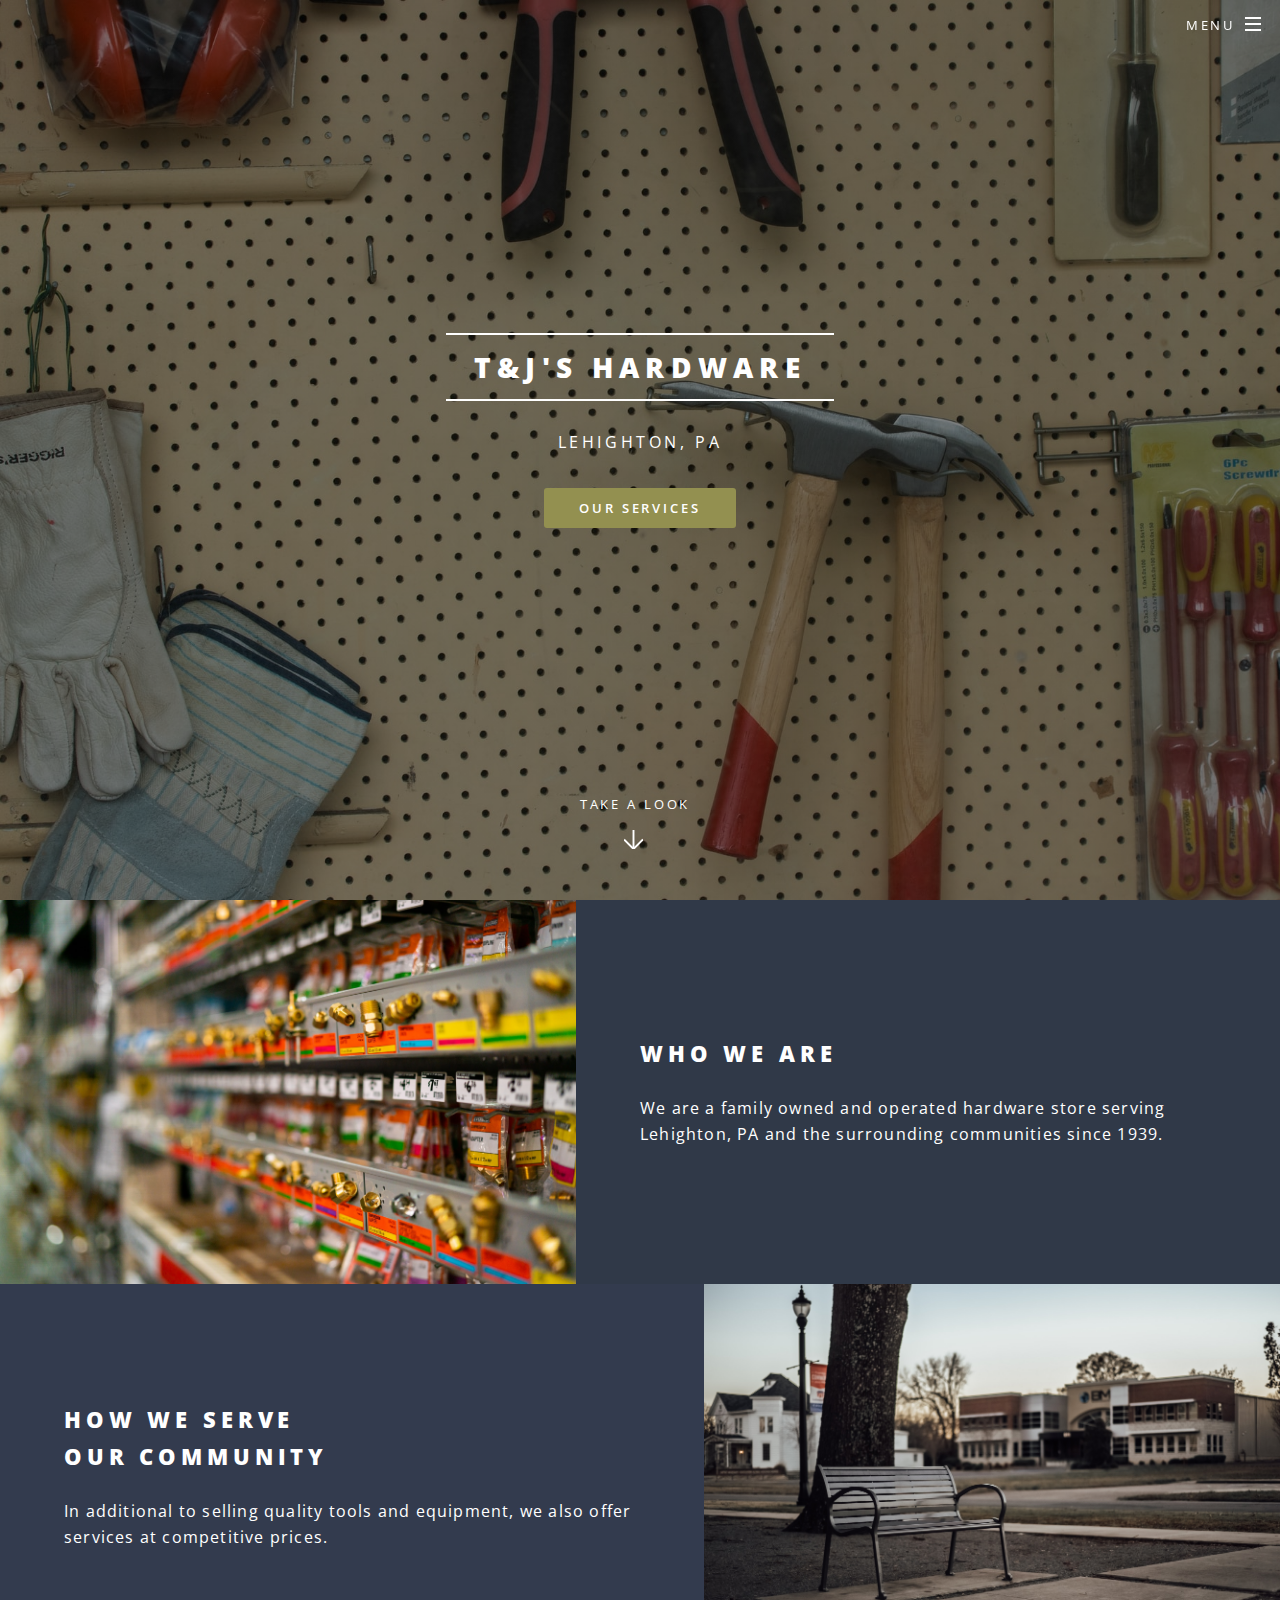
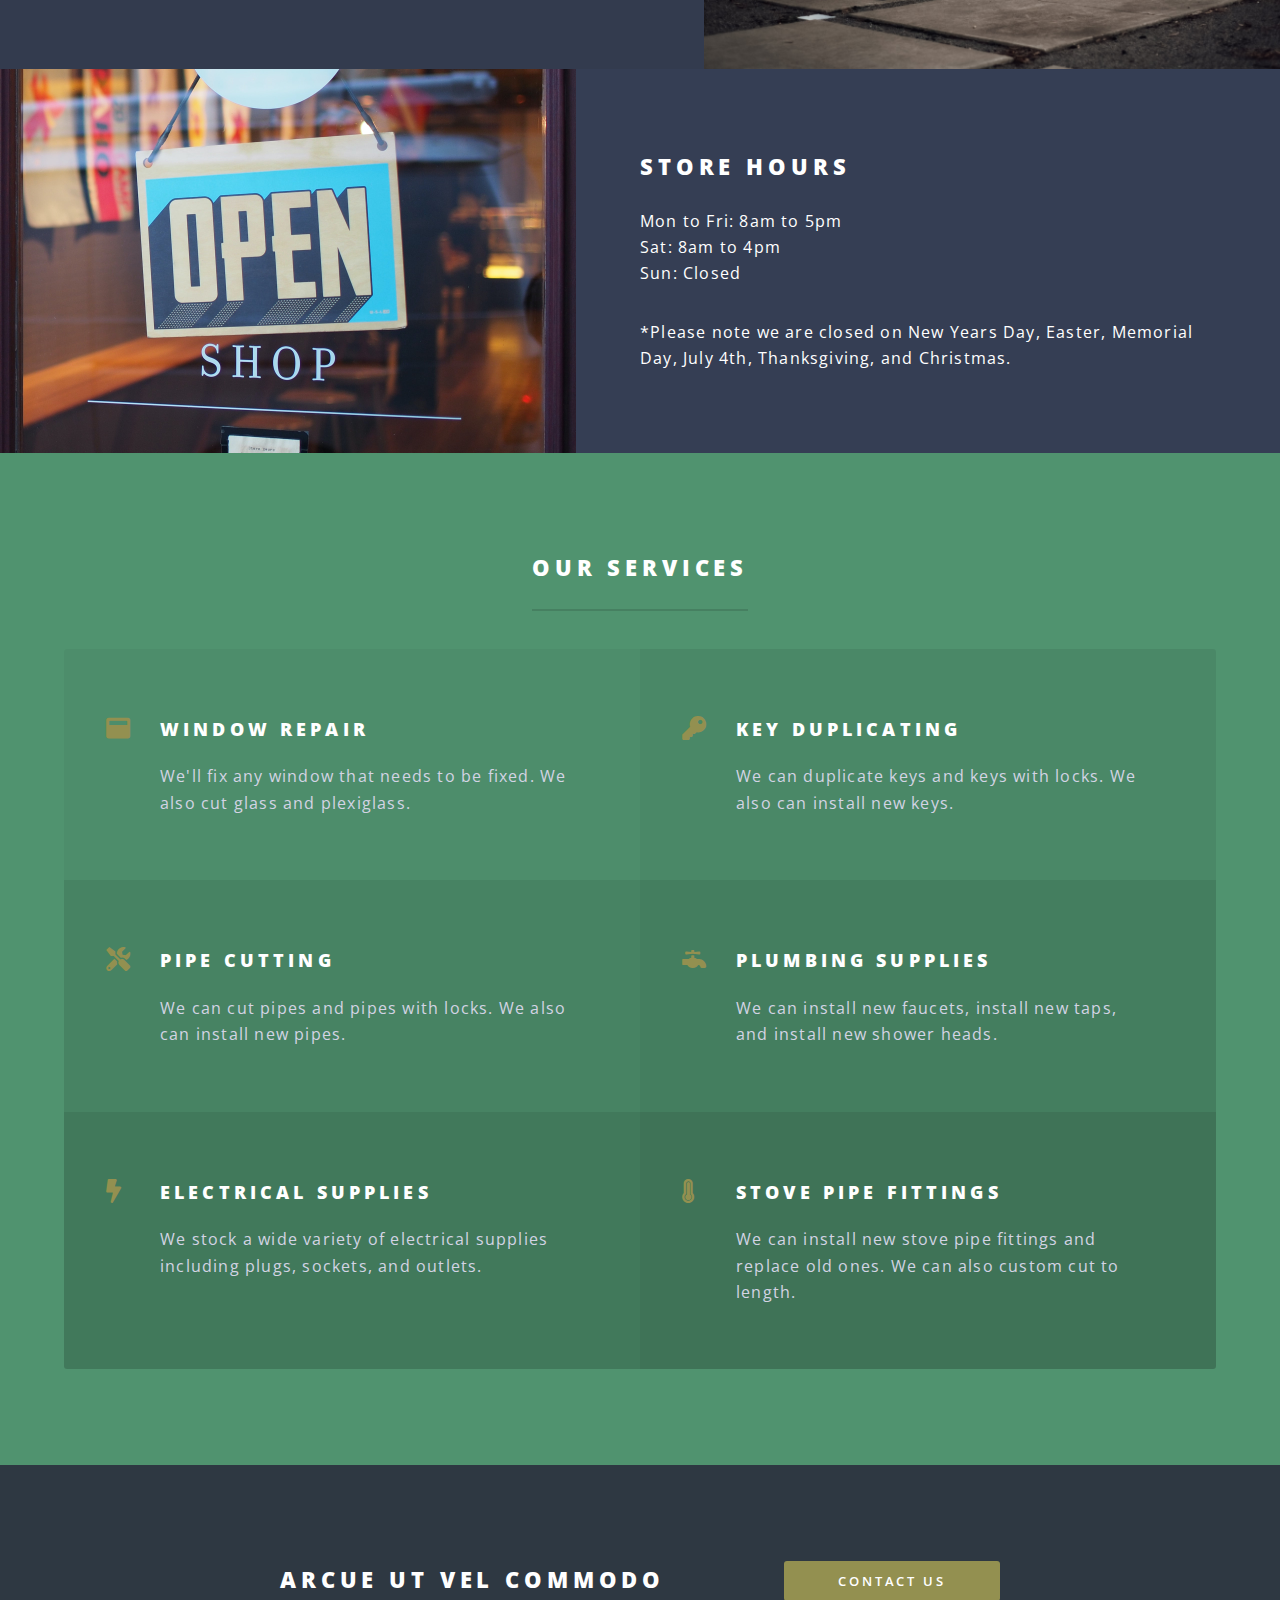
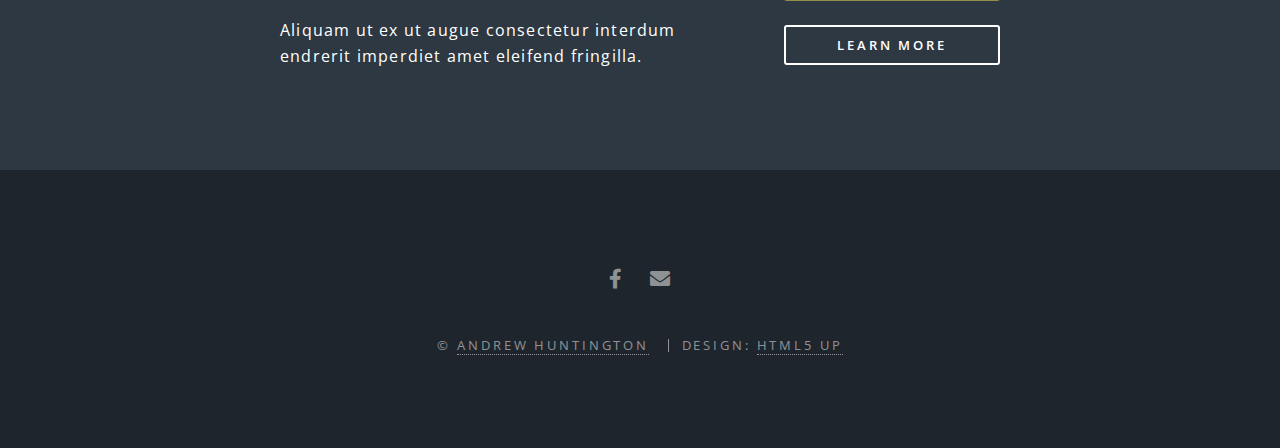
==== commit 6a47f83d: "Change color scheme" ====
--- a/index.html
+++ b/index.html
@@ -30,10 +30,8 @@
               <div id="menu">
                 <ul>
                   <li><a href="index.html">Home</a></li>
-                  <li><a href="generic.html">Generic</a></li>
-                  <li><a href="elements.html">Elements</a></li>
-                  <li><a href="#">Sign Up</a></li>
-                  <li><a href="#">Log In</a></li>
+                  <li><a href="generic.html">Who We Are</a></li>
+                  <li><a href="elements.html">Contact Us</a></li>
                 </ul>
               </div>
             </li>
@@ -153,43 +151,43 @@
             <li class="icon solid fa-window-maximize">
               <h3>Window Repair</h3>
               <p>
-                Augue consectetur sed interdum imperdiet et ipsum. Mauris lorem
-                tincidunt nullam amet leo Aenean ligula consequat consequat.
+                We'll fix any window that needs to be fixed. We also cut glass
+                and plexiglass.
               </p>
             </li>
             <li class="icon solid fa-key">
               <h3>Key Duplicating</h3>
               <p>
-                Augue consectetur sed interdum imperdiet et ipsum. Mauris lorem
-                tincidunt nullam amet leo Aenean ligula consequat consequat.
+                We can duplicate keys and keys with locks. We also can install
+                new keys.
               </p>
             </li>
             <li class="icon solid fa-tools">
               <h3>Pipe Cutting</h3>
               <p>
-                Augue consectetur sed interdum imperdiet et ipsum. Mauris lorem
-                tincidunt nullam amet leo Aenean ligula consequat consequat.
+                We can cut pipes and pipes with locks. We also can install new
+                pipes.
               </p>
             </li>
             <li class="icon solid fa-faucet">
               <h3>Plumbing Supplies</h3>
               <p>
-                Augue consectetur sed interdum imperdiet et ipsum. Mauris lorem
-                tincidunt nullam amet leo Aenean ligula consequat consequat.
+                We can install new faucets, install new taps, and install new
+                shower heads.
               </p>
             </li>
             <li class="icon solid fa-bolt">
               <h3>Electrical Supplies</h3>
               <p>
-                Augue consectetur sed interdum imperdiet et ipsum. Mauris lorem
-                tincidunt nullam amet leo Aenean ligula consequat consequat.
+                We stock a wide variety of electrical supplies including plugs,
+                sockets, and outlets.
               </p>
             </li>
             <li class="icon solid fa-thermometer-full">
               <h3>Stove Pipe Fittings</h3>
               <p>
-                Augue consectetur sed interdum imperdiet et ipsum. Mauris lorem
-                tincidunt nullam amet leo Aenean ligula consequat consequat.
+                We can install new stove pipe fittings and replace old ones. We
+                can also custom cut to length.
               </p>
             </li>
           </ul>
--- a/assets/css/main.css
+++ b/assets/css/main.css
@@ -2584,7 +2584,7 @@
 input[type="button"].primary,
 button.primary,
 .button.primary {
-  background-color: #ed4933;
+  background-color: #939050;
   box-shadow: none !important;
   color: #ffffff !important;
 }
@@ -2594,7 +2594,7 @@
 input[type="button"].primary:hover,
 button.primary:hover,
 .button.primary:hover {
-  background-color: #ef5e4a !important;
+  background-color: #797656 !important;
 }
 
 input[type="submit"].primary:active,
@@ -2602,7 +2602,7 @@
 input[type="button"].primary:active,
 button.primary:active,
 .button.primary:active {
-  background-color: #eb341c !important;
+  background-color: #88843e !important;
 }
 
 input[type="submit"].disabled,
@@ -2700,7 +2700,7 @@
 
 .features li:before {
   display: block;
-  color: #00ffcc;
+  color: #939050;
   position: absolute;
   left: 1.75em;
   top: 2.75em;
@@ -2795,43 +2795,53 @@
 }
 
 .spotlight:nth-child(1) {
-  background-color: rgba(0, 0, 0, 0.075);
+  /* background-color: rgba(0, 0, 0, 0.075); */
+  background-color: rgba(80, 83, 147, 0.075);
 }
 
 .spotlight:nth-child(2) {
-  background-color: rgba(0, 0, 0, 0.15);
+  /* background-color: rgba(0, 0, 0, 0.15); */
+  background-color: rgba(80, 83, 147, 0.15);
 }
 
 .spotlight:nth-child(3) {
-  background-color: rgba(0, 0, 0, 0.225);
+  /* background-color: rgba(0, 0, 0, 0.225); */
+  background-color: rgba(80, 83, 147, 0.225);
 }
 
 .spotlight:nth-child(4) {
-  background-color: rgba(0, 0, 0, 0.3);
+  /* background-color: rgba(0, 0, 0, 0.3); */
+  background-color: rgba(80, 83, 147, 0.3);
 }
 
 .spotlight:nth-child(5) {
-  background-color: rgba(0, 0, 0, 0.375);
+  /* background-color: rgba(0, 0, 0, 0.375); */
+  background-color: rgba(80, 83, 147, 0.375);
 }
 
 .spotlight:nth-child(6) {
-  background-color: rgba(0, 0, 0, 0.45);
+  /* background-color: rgba(0, 0, 0, 0.45); */
+  background-color: rgba(80, 83, 147, 0.45);
 }
 
 .spotlight:nth-child(7) {
-  background-color: rgba(0, 0, 0, 0.525);
+  /* background-color: rgba(0, 0, 0, 0.525); */
+  background-color: rgba(80, 83, 147, 0.525);
 }
 
 .spotlight:nth-child(8) {
-  background-color: rgba(0, 0, 0, 0.6);
+  /* background-color: rgba(0, 0, 0, 0.6); */
+  background-color: rgba(80, 83, 147, 0.6);
 }
 
 .spotlight:nth-child(9) {
-  background-color: rgba(0, 0, 0, 0.675);
+  /* background-color: rgba(0, 0, 0, 0.675); */
+  background-color: rgba(80, 83, 147, 0.675);
 }
 
 .spotlight:nth-child(10) {
-  background-color: rgba(0, 0, 0, 0.75);
+  /* background-color: rgba(0, 0, 0, 0.75); */
+  background-color: rgba(80, 83, 147, 0.75);
 }
 
 @media screen and (max-width: 1280px) {
@@ -3069,7 +3079,7 @@
 }
 
 .wrapper.style3 {
-  background-color: #505393;
+  background-color: #50936f;
   color: #d3d4e4;
 }
 
@@ -3450,7 +3460,7 @@
   -ms-transition: -ms-transform 0.5s ease;
   transition: transform 0.5s ease;
   -webkit-overflow-scrolling: touch;
-  background: #21b2a6;
+  background: #935074;
   color: #ffffff;
   height: 100%;
   max-width: 80%;
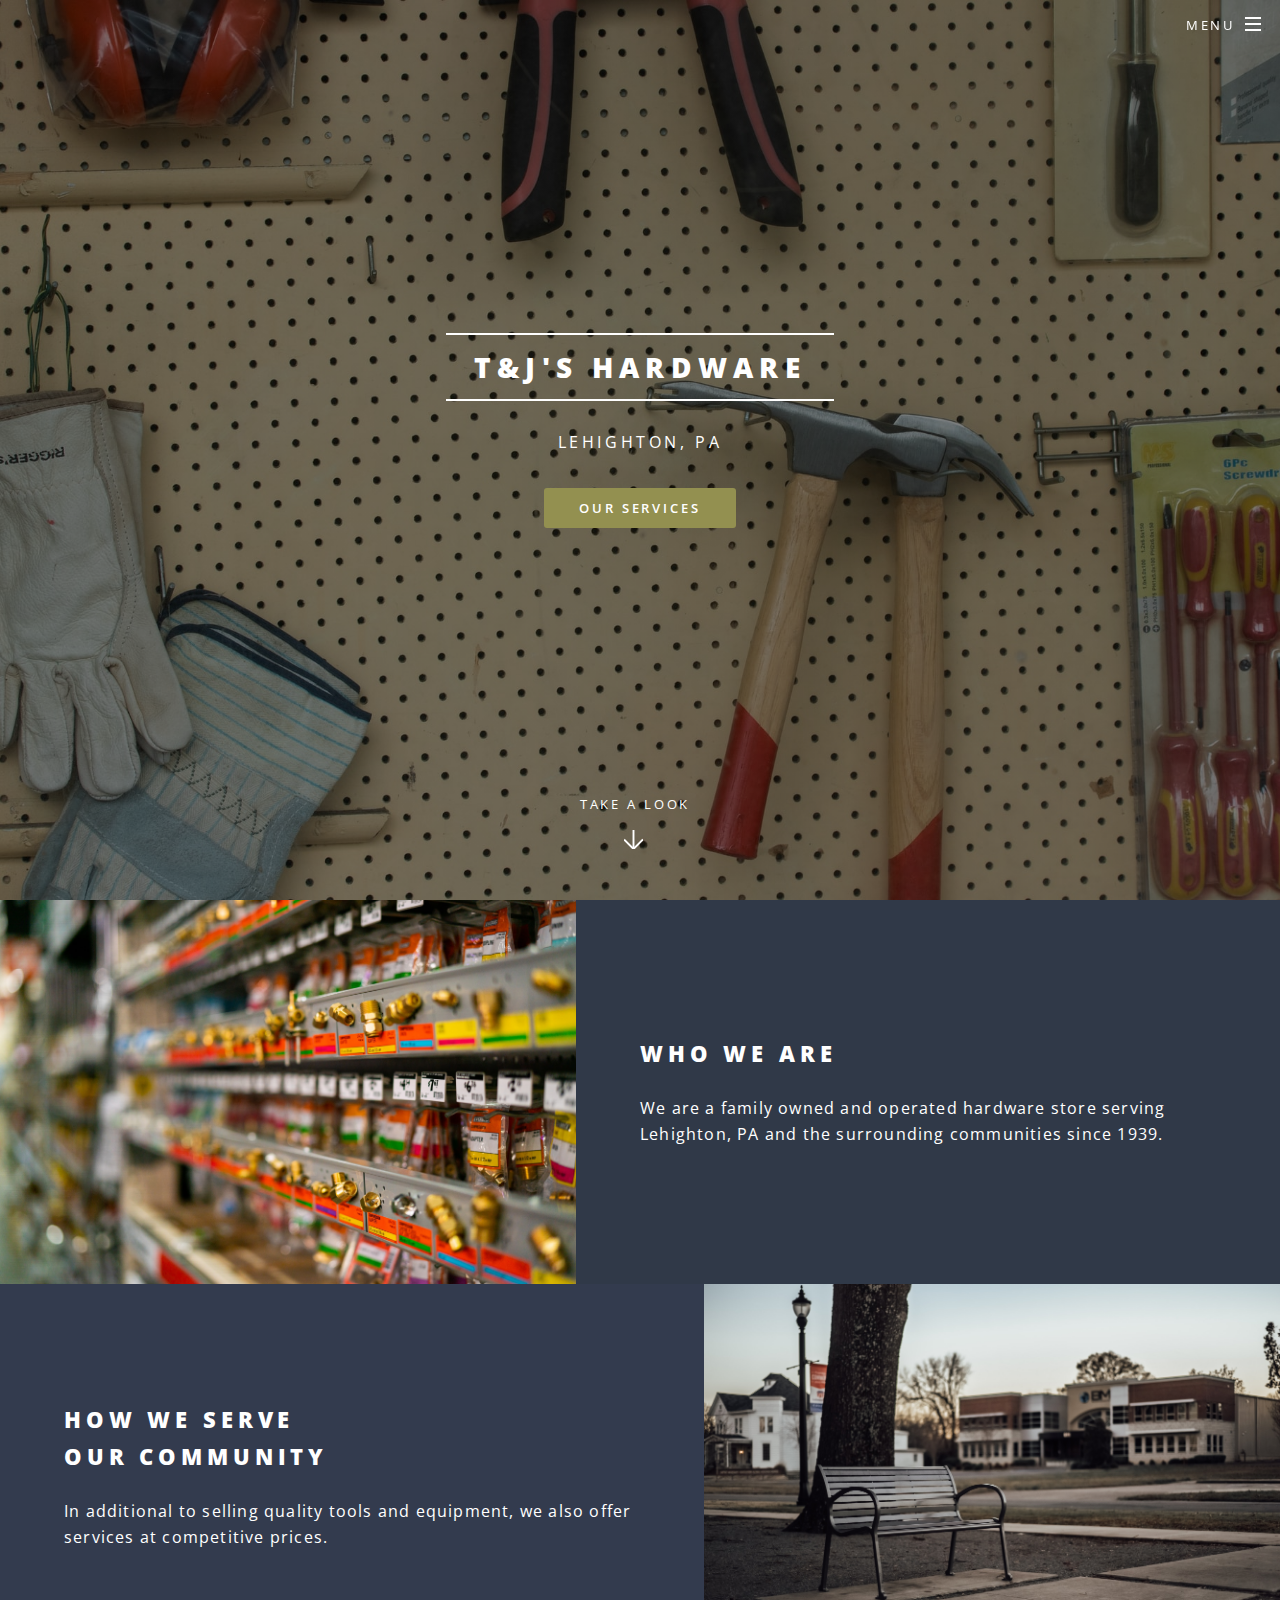
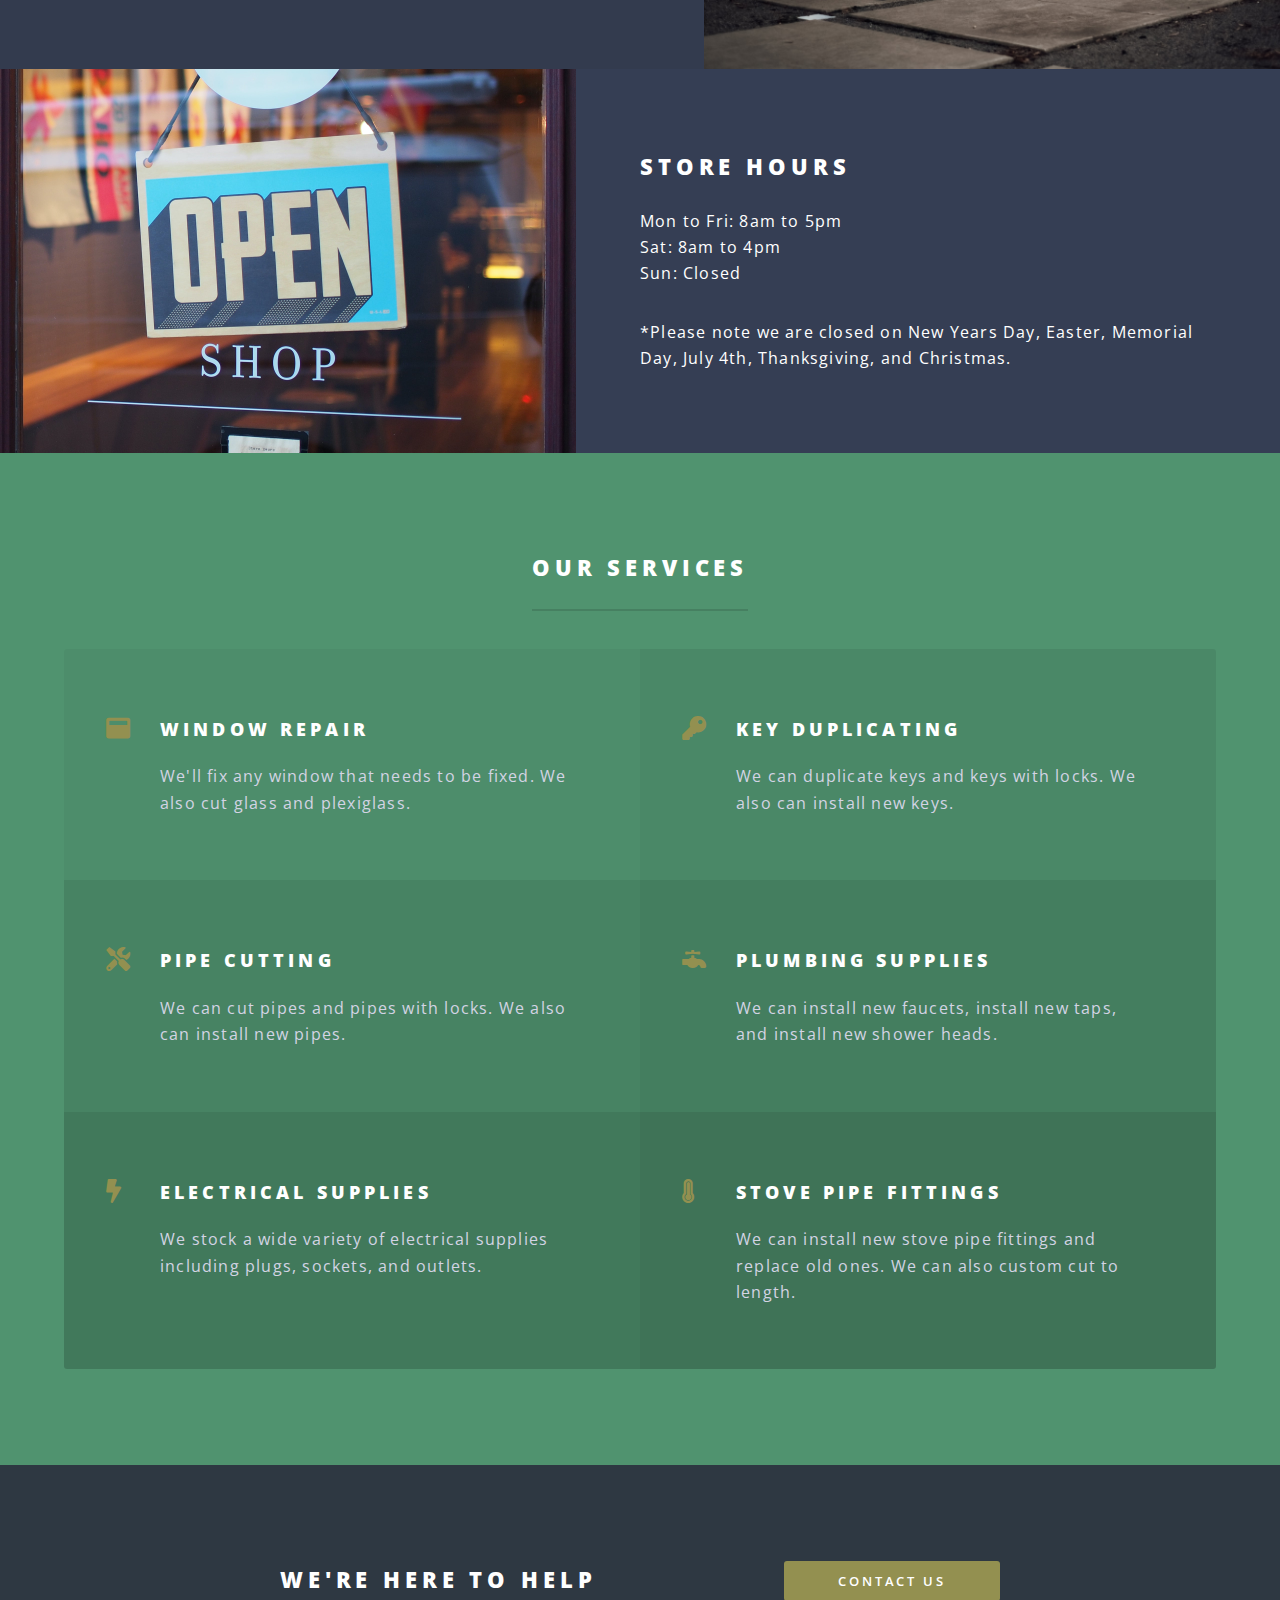
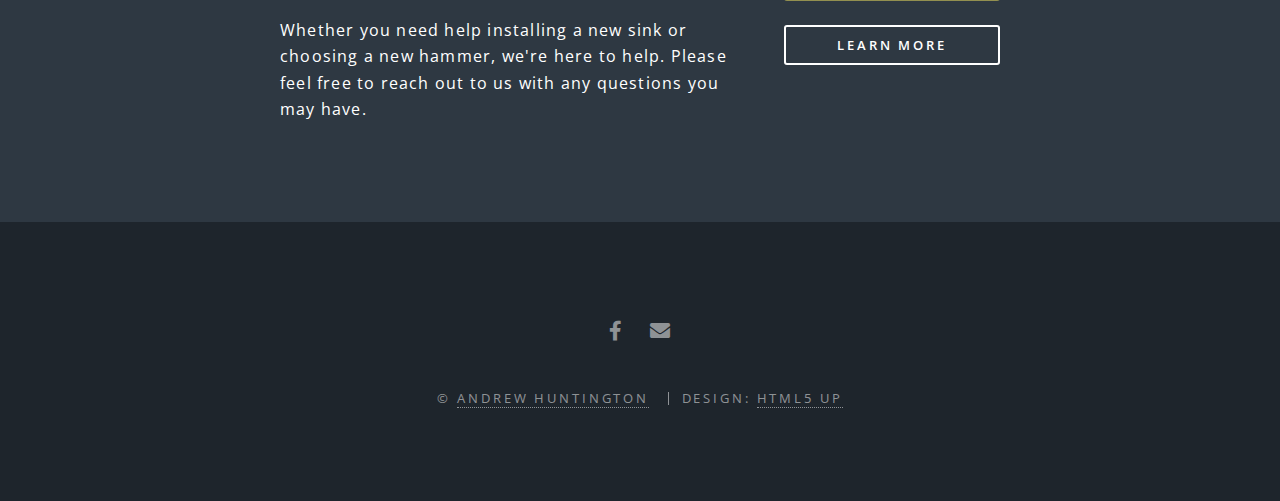
==== commit 943515d1: "Finish CTA copy" ====
--- a/index.html
+++ b/index.html
@@ -198,15 +198,32 @@
       <section id="cta" class="wrapper style4">
         <div class="inner">
           <header>
-            <h2>Arcue ut vel commodo</h2>
-            <p>
-              Aliquam ut ex ut augue consectetur interdum endrerit imperdiet
-              amet eleifend fringilla.
+            <h2>We're Here to Help</h2>
+            <p>
+              Whether you need help installing a new sink or choosing a new
+              hammer, we're here to help. Please feel free to reach out to us
+              with any questions you may have.
             </p>
           </header>
           <ul class="actions stacked">
-            <li><a href="#" class="button fit primary">Contact Us</a></li>
-            <li><a href="#" class="button fit">Learn More</a></li>
+            <li>
+              <a
+                href="contact.html"
+                class="button fit primary"
+                target="_blank"
+                rel="noopener noreferrer"
+                >Contact Us</a
+              >
+            </li>
+            <li>
+              <a
+                href="about.html"
+                class="button fit"
+                target="_blank"
+                rel="noopener noreferrer"
+                >Learn More</a
+              >
+            </li>
           </ul>
         </div>
       </section>
--- a/assets/css/main.css
+++ b/assets/css/main.css
@@ -2594,7 +2594,7 @@
 input[type="button"].primary:hover,
 button.primary:hover,
 .button.primary:hover {
-  background-color: #797656 !important;
+  background-color: #a39f6c !important;
 }
 
 input[type="submit"].primary:active,
